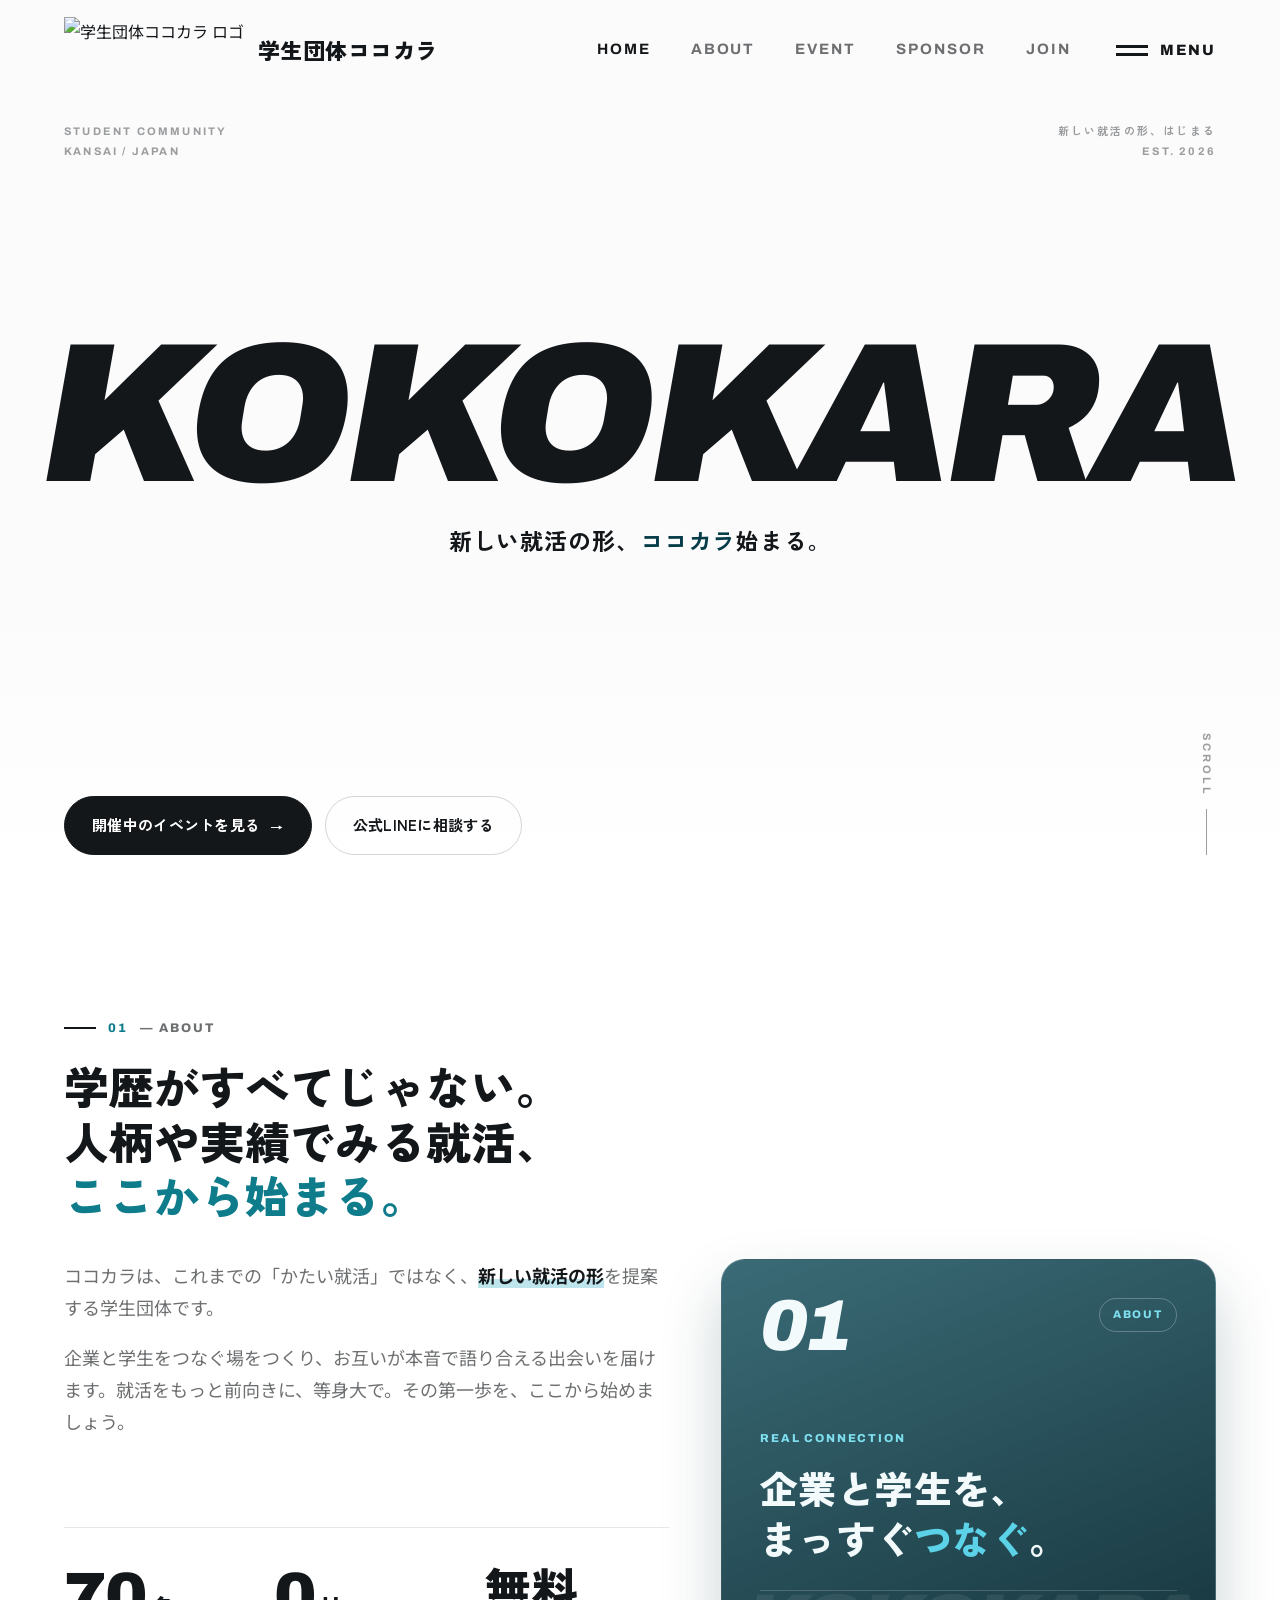
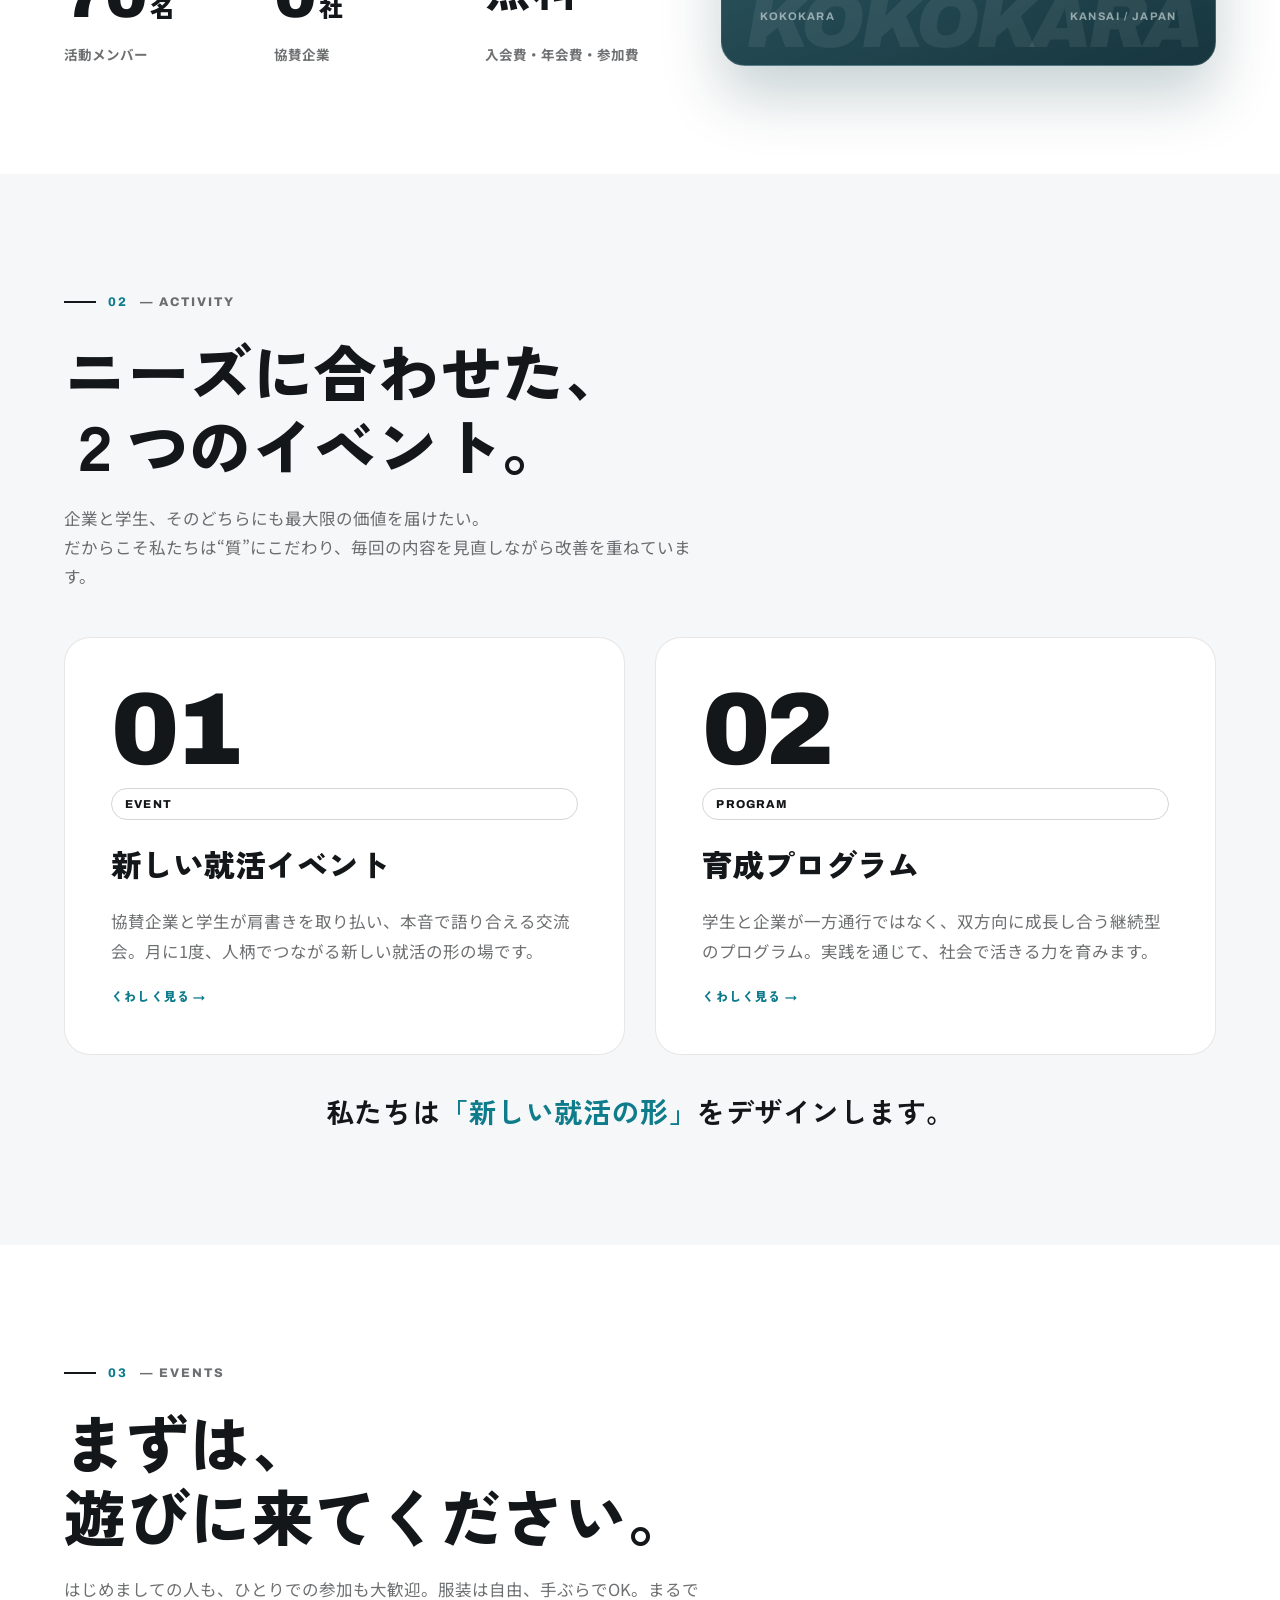
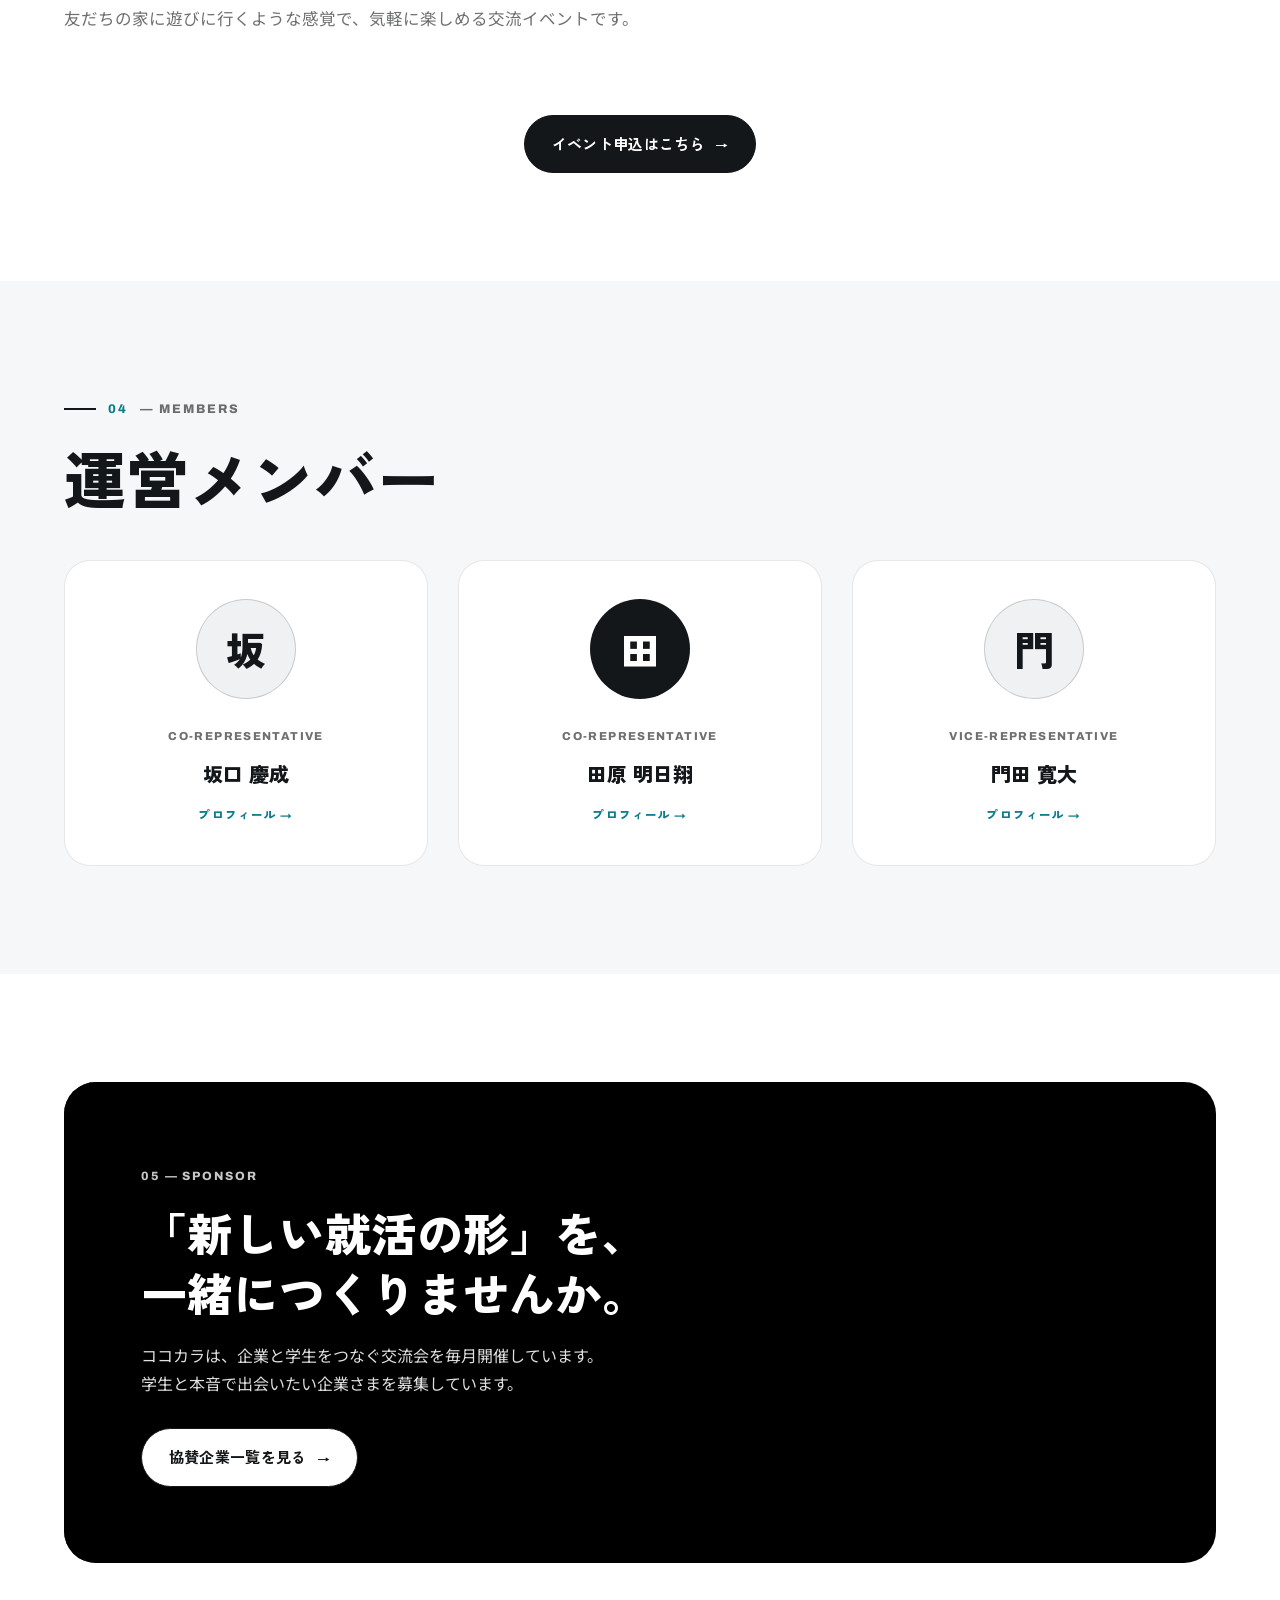
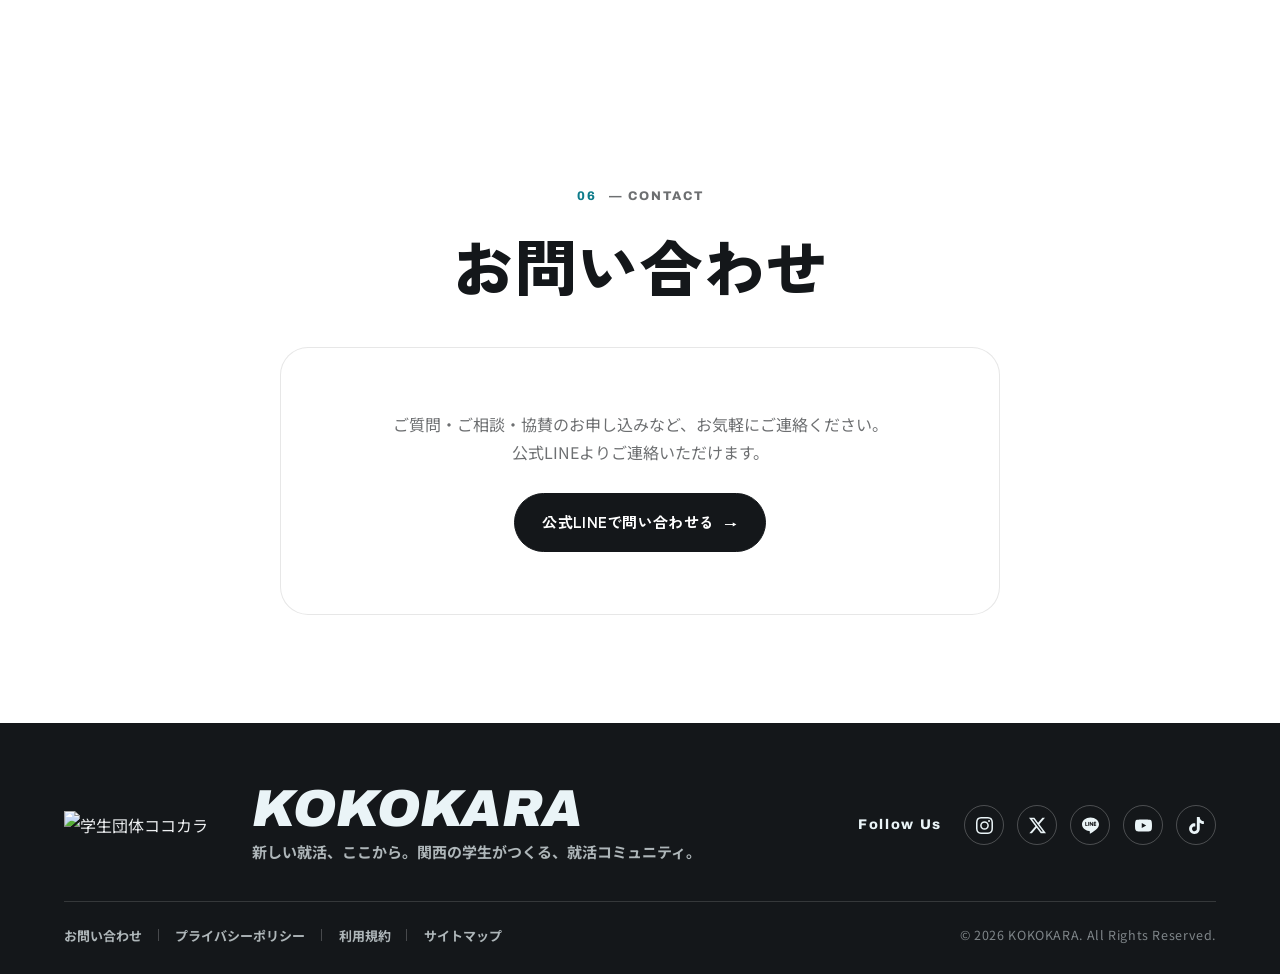
==== index.html @ 5e3012b8 "HP: 本格ミニマル化 / 全ページSEO・AEO・LLMO / 協賛CTA黒背景 / スマホ表示調整" ====
<!DOCTYPE html>
<html lang="ja">
<head>
  <meta charset="UTF-8" />
  <meta name="viewport" content="width=device-width, initial-scale=1.0" />
  <title>学生団体ココカラ｜新しい就活の形、ココカラ始まる。</title>
  <meta name="description" content="学生団体ココカラは、新しい就活の形を提案する学生団体です。企業と学生をつなぐ場をつくり、就活を等身大で応援します。京都・大阪を中心に活動中。" />
  <link rel="icon" href="assets/icon-r.png" type="image/png" />
  <link rel="preconnect" href="https://fonts.googleapis.com" />
  <link rel="preconnect" href="https://fonts.gstatic.com" crossorigin />
  <link href="https://fonts.googleapis.com/css2?family=Archivo:ital,wght@0,600;0,800;0,900;1,900&family=Noto+Sans+JP:wght@400;500;700&family=Zen+Kaku+Gothic+New:wght@500;700;900&display=swap" rel="stylesheet" />
  <meta name="robots" content="index,follow,max-image-preview:large" />
  <meta name="theme-color" content="#14171A" />
  <link rel="canonical" href="https://kokokara-hp.netlify.app/" />
  <meta property="og:type" content="website" />
  <meta property="og:site_name" content="学生団体ココカラ" />
  <meta property="og:locale" content="ja_JP" />
  <meta property="og:url" content="https://kokokara-hp.netlify.app/" />
  <meta property="og:title" content="学生団体ココカラ｜新しい就活の形、ココカラ始まる。" />
  <meta property="og:description" content="学生団体ココカラは、新しい就活の形を提案する学生団体です。企業と学生をつなぐ場をつくり、就活を等身大で応援します。京都・大阪を中心に活動中。" />
  <meta property="og:image" content="https://kokokara-hp.netlify.app/assets/logo-lockup.png" />
  <meta name="twitter:card" content="summary_large_image" />
  <meta name="twitter:title" content="学生団体ココカラ｜新しい就活の形、ココカラ始まる。" />
  <meta name="twitter:description" content="学生団体ココカラは、新しい就活の形を提案する学生団体です。企業と学生をつなぐ場をつくり、就活を等身大で応援します。京都・大阪を中心に活動中。" />
  <meta name="twitter:image" content="https://kokokara-hp.netlify.app/assets/logo-lockup.png" />
  <script type="application/ld+json">
{
  "@context": "https://schema.org",
  "@type": [
    "Organization",
    "NGO"
  ],
  "name": "学生団体ココカラ",
  "alternateName": [
    "ココカラ",
    "KOKOKARA"
  ],
  "url": "https://kokokara-hp.netlify.app/",
  "logo": "https://kokokara-hp.netlify.app/assets/logo-lockup.png",
  "description": "学歴ではなく人柄と実績で出会える、新しい就活の形を提案する学生団体。京都・大阪を中心に企業と学生をつなぐ交流会と育成プログラムを運営。",
  "foundingDate": "2026",
  "areaServed": [
    "京都",
    "大阪",
    "関西"
  ],
  "sameAs": [
    "https://line.me/R/ti/p/@113crihp"
  ],
  "contactPoint": {
    "@type": "ContactPoint",
    "contactType": "customer support",
    "url": "https://line.me/R/ti/p/@113crihp",
    "availableLanguage": [
      "Japanese"
    ]
  }
}
  </script>
  <script type="application/ld+json">
{
  "@context": "https://schema.org",
  "@type": "WebSite",
  "name": "学生団体ココカラ",
  "alternateName": "KOKOKARA",
  "url": "https://kokokara-hp.netlify.app/",
  "inLanguage": "ja",
  "publisher": {
    "@type": "Organization",
    "name": "学生団体ココカラ"
  }
}
  </script>
  <link rel="stylesheet" href="style.css" />
</head>
<body>

  <!-- ヘッダー -->
  <header class="site-header">
    <div class="container header-inner">
      <a class="brand" href="index.html">
        <img src="assets/logo-lockup.png" alt="学生団体ココカラ ロゴ" />
        <span class="brand-name">学生団体ココカラ</span>
      </a>
      <div class="header-right">
        <nav class="nav-inline" aria-label="ナビゲーション">
          <a href="index.html" class="active">HOME</a>
          <a href="about.html">ABOUT</a>
          <a href="events.html">EVENT</a>
          <a href="sponsors.html">SPONSOR</a>
          <a href="join.html">JOIN</a>
        </nav>
        <button class="menu-btn" aria-label="メニュー" aria-expanded="false">
          <span class="bars"><span></span><span></span></span>
          <span class="txt-open">MENU</span><span class="txt-close">CLOSE</span>
        </button>
      </div>
    </div>
  </header>

  <!-- フルスクリーンメニュー -->
  <div class="menu-overlay" id="menu">
    <div class="container">
      <button class="menu-back" type="button">
        <span class="mb-ico" aria-hidden="true">&#8592;</span> 前のページに戻る
      </button>
      <ul class="menu-list">
        <li><a href="index.html"><span class="idx">01</span><span class="en-lbl">HOME</span><span class="jp-lbl">ホーム</span></a></li>
        <li><a href="about.html"><span class="idx">02</span><span class="en-lbl">ABOUT</span><span class="jp-lbl">私たちについて</span></a></li>
        <li><a href="events.html"><span class="idx">03</span><span class="en-lbl">EVENT</span><span class="jp-lbl">イベント申込</span></a></li>
        <li><a href="member.html"><span class="idx">04</span><span class="en-lbl">MEMBER</span><span class="jp-lbl">運営メンバー</span></a></li>
        <li><a href="voice.html"><span class="idx">05</span><span class="en-lbl">VOICE</span><span class="jp-lbl">参加者の声</span></a></li>
        <li><a href="sponsors.html"><span class="idx">06</span><span class="en-lbl">SPONSOR</span><span class="jp-lbl">協賛企業</span></a></li>
        <li><a href="join.html"><span class="idx">07</span><span class="en-lbl">JOIN</span><span class="jp-lbl">メンバー募集</span></a></li>
        <li><a href="faq.html"><span class="idx">08</span><span class="en-lbl">FAQ</span><span class="jp-lbl">よくある質問</span></a></li>
        <li><a href="news.html"><span class="idx">09</span><span class="en-lbl">NEWS</span><span class="jp-lbl">お知らせ</span></a></li>
        <li><a href="https://line.me/R/ti/p/@113crihp"><span class="idx">10</span><span class="en-lbl">CONTACT</span><span class="jp-lbl">公式LINEで問い合わせ</span></a></li>
      </ul>
      <div class="menu-foot">
        <span class="en">STUDENT COMMUNITY KOKOKARA — KANSAI / JAPAN</span>
        <span>お問い合わせは <a href="https://line.me/R/ti/p/@113crihp">公式LINE</a> から</span>
      </div>
    </div>
  </div>

  <main>

    <!-- ヒーロー -->
    <section class="hero">
      <div class="hero-aura" aria-hidden="true"></div>
      <div class="container hero-marks">
        <span class="l">Student Community<br />Kansai / Japan</span>
        <span class="r">新しい就活の形、はじまる<br />Est. 2026</span>
      </div>
      <div class="hero-center">
        <h1 class="hero-wordmark">KOKOKARA</h1>
        <p class="hero-tagline">新しい就活の形、<span class="accent">ココカラ</span>始まる。</p>
      </div>
      <div class="container hero-foot">
        <div class="hero-actions">
          <a class="btn" href="events.html">開催中のイベントを見る <span class="arrow">→</span></a>
          <a class="btn btn-ghost" href="https://line.me/R/ti/p/@113crihp">公式LINEに相談する</a>
        </div>
        <span class="hero-scroll">SCROLL</span>
      </div>
    </section>

    <!-- 01 ステートメント -->
    <section class="section statement" id="about">
      <div class="container">
        <div class="sec-head reveal">
          <span class="sec-tag"><span class="num">01</span> — About</span>
          <h2 class="statement-title">学歴がすべてじゃない。<br />人柄や実績でみる就活、<br /><em>ここから始まる。</em></h2>
        </div>
        <div class="statement-grid">
          <div class="statement-copy reveal d1">
            <p>ココカラは、これまでの「かたい就活」ではなく、<strong>新しい就活の形</strong>を提案する学生団体です。</p>
            <p>企業と学生をつなぐ場をつくり、お互いが本音で語り合える出会いを届けます。就活をもっと前向きに、等身大で。その第一歩を、ここから始めましょう。</p>
            <div class="stats">
              <div><div class="stat-num"><span data-stat="members">70</span><small>名</small></div><div class="stat-label">活動メンバー</div></div>
              <div><div class="stat-num"><span data-stat="sponsors">0</span><small>社</small></div><div class="stat-label">協賛企業</div></div>
              <div><div class="stat-num is-text">無料</div><div class="stat-label">入会費・年会費・参加費</div></div>
            </div>
          </div>
          <div class="statement-visual reveal d2">
            <a class="stmt-card" href="about.html" aria-label="私たちについて（ABOUT）を見る">
              <span class="glow" aria-hidden="true"></span>
              <span class="watermark" aria-hidden="true">KOKOKARA</span>
              <div class="stmt-bg" aria-hidden="true">
                <svg viewBox="0 0 400 280" preserveAspectRatio="xMidYMid slice">
                  <line class="nw-link" style="--d:74;--t:0.00s" x1="38" y1="86" x2="96" y2="40" />
                  <line class="nw-link" style="--d:94;--t:0.22s" x1="96" y1="40" x2="152" y2="116" />
                  <line class="nw-link" style="--d:118;--t:0.44s" x1="38" y1="86" x2="152" y2="116" />
                  <line class="nw-link" style="--d:85;--t:0.66s" x1="152" y1="116" x2="104" y2="186" />
                  <line class="nw-link" style="--d:54;--t:0.88s" x1="104" y1="186" x2="58" y2="214" />
                  <line class="nw-link" style="--d:68;--t:1.10s" x1="152" y1="116" x2="198" y2="66" />
                  <line class="nw-link" style="--d:95;--t:1.32s" x1="198" y1="66" x2="214" y2="160" />
                  <line class="nw-link" style="--d:76;--t:1.54s" x1="152" y1="116" x2="214" y2="160" />
                  <line class="nw-link" style="--d:83;--t:1.76s" x1="198" y1="66" x2="272" y2="104" />
                  <line class="nw-link" style="--d:81;--t:1.98s" x1="214" y1="160" x2="272" y2="104" />
                  <line class="nw-link" style="--d:89;--t:2.20s" x1="272" y1="104" x2="356" y2="74" />
                  <line class="nw-link" style="--d:72;--t:2.42s" x1="272" y1="104" x2="330" y2="146" />
                  <line class="nw-link" style="--d:77;--t:2.64s" x1="330" y1="146" x2="356" y2="74" />
                  <line class="nw-link" style="--d:82;--t:2.86s" x1="214" y1="160" x2="240" y2="238" />
                  <line class="nw-link" style="--d:66;--t:3.08s" x1="240" y1="238" x2="298" y2="206" />
                  <line class="nw-link" style="--d:68;--t:3.30s" x1="298" y1="206" x2="330" y2="146" />
                  <line class="nw-link" style="--d:146;--t:3.52s" x1="104" y1="186" x2="240" y2="238" />
                  <line class="nw-link" style="--d:105;--t:3.74s" x1="96" y1="40" x2="198" y2="66" />
                  <circle class="nw-dot" style="--t:0.00s" cx="38" cy="86" r="3.4" />
                  <circle class="nw-dot" style="--t:0.30s" cx="96" cy="40" r="3.4" />
                  <circle class="nw-dot" style="--t:0.60s" cx="152" cy="116" r="3.4" />
                  <circle class="nw-dot" style="--t:0.90s" cx="104" cy="186" r="3.4" />
                  <circle class="nw-dot" style="--t:1.20s" cx="198" cy="66" r="3.4" />
                  <circle class="nw-dot" style="--t:1.50s" cx="214" cy="160" r="3.4" />
                  <circle class="nw-dot" style="--t:1.80s" cx="272" cy="104" r="3.4" />
                  <circle class="nw-dot" style="--t:2.10s" cx="298" cy="206" r="3.4" />
                  <circle class="nw-dot" style="--t:2.40s" cx="356" cy="74" r="3.4" />
                  <circle class="nw-dot" style="--t:2.70s" cx="58" cy="214" r="3.4" />
                  <circle class="nw-dot" style="--t:3.00s" cx="330" cy="146" r="3.4" />
                  <circle class="nw-dot" style="--t:3.30s" cx="240" cy="238" r="3.4" />
                </svg>
              </div>
              <div class="stmt-top">
                <span class="stmt-index">01</span>
                <span class="stmt-tag">About</span>
              </div>
              <div class="stmt-mid">
                <span class="stmt-eyebrow">Real Connection</span>
                <p class="stmt-big">企業と学生を、<br />まっすぐ<span class="x">つなぐ</span>。</p>
              </div>
              <div class="stmt-bottom">
                <span>KOKOKARA</span>
                <span>Kansai / Japan</span>
              </div>
            </a>
          </div>
        </div>
      </div>
    </section>

    <!-- 02 活動内容 -->
    <section class="section section-alt" id="activities">
      <div class="container">
        <div class="sec-head reveal">
          <span class="sec-tag"><span class="num">02</span> — Activity</span>
          <h2 class="sec-title">ニーズに合わせた、２つのイベント。</h2>
          <p class="sec-lead">企業と学生、そのどちらにも最大限の価値を届けたい。<br />だからこそ私たちは“質”にこだわり、毎回の内容を見直しながら改善を重ねています。</p>
        </div>
        <div class="activities">
          <div class="activity-card reveal d1" data-modal-open="modal-event" role="button" tabindex="0" aria-label="新しい就活イベントの詳細を見る">
            <span class="activity-num">01</span>
            <span class="activity-badge">Event</span>
            <h3>新しい就活イベント</h3>
            <p>協賛企業と学生が肩書きを取り払い、本音で語り合える交流会。月に1度、人柄でつながる新しい就活の形の場です。</p>
            <span class="activity-more">くわしく見る →</span>
          </div>
          <div class="activity-card reveal d2" data-modal-open="modal-program" role="button" tabindex="0" aria-label="育成プログラムの詳細を見る">
            <span class="activity-num">02</span>
            <span class="activity-badge">Program</span>
            <h3>育成プログラム</h3>
            <p>学生と企業が一方通行ではなく、双方向に成長し合う継続型のプログラム。実践を通じて、社会で活きる力を育みます。</p>
            <span class="activity-more">くわしく見る →</span>
          </div>
        </div>
        <p class="activities-note reveal">私たちは<span class="hl">「新しい就活の形」</span>をデザインします。</p>
      </div>
    </section>

    <!-- 活動内容の詳細モーダル -->
    <div class="modal" id="modal-event" role="dialog" aria-modal="true" aria-labelledby="modal-event-title">
      <div class="modal-panel">
        <button class="modal-close" data-modal-close aria-label="閉じる">&times;</button>
        <span class="modal-eyebrow">01 — Event</span>
        <h3 id="modal-event-title">新しい就活イベント</h3>
        <p>協賛企業と学生が肩書きを取り払い、本音で語り合える交流会を月に1度開催しています。堅い説明会ではなく、人柄と人柄でつながることを大切にした、新しい形の就活イベントです。</p>
        <p>学生にとっては、飾らない自分のままで企業の“中の人”と出会える場所。企業にとっては、エントリーシートだけでは見えない学生の魅力に出会える場所です。</p>
        <a class="btn" href="events.html">開催中のイベントを見る <span class="arrow">→</span></a>
      </div>
    </div>
    <div class="modal" id="modal-program" role="dialog" aria-modal="true" aria-labelledby="modal-program-title">
      <div class="modal-panel">
        <button class="modal-close" data-modal-close aria-label="閉じる">&times;</button>
        <span class="modal-eyebrow">02 — Program</span>
        <h3 id="modal-program-title">育成プログラム</h3>
        <p>「育成プログラム」は、学生と企業がともに成長することを目指した継続型のプログラムです。一度きりのイベントで終わらせず、関わる全員が伸び続けられる関係づくりを大切にしています。</p>
        <p>学生は、実践的なワークや企業との協働を通じて、就活のテクニックだけでなく、社会に出てから本当に必要になる力を段階的に育てていきます。</p>
        <p>企業にとっても、次世代の価値観に触れながら、採用や育成の視点をアップデートできる機会になります。</p>
        <a class="btn" href="https://line.me/R/ti/p/@113crihp">公式LINEで相談する <span class="arrow">→</span></a>
      </div>
    </div>

    <div class="modal" id="mc-sakaguchi" role="dialog" aria-modal="true" aria-labelledby="mc-sakaguchi-name">
      <div class="modal-panel meishi">
        <button class="modal-close" data-modal-close aria-label="閉じる">&times;</button>
        <div class="meishi-head">
          <div class="meishi-avatar" data-initial="坂"></div>
          <div class="meishi-id">
            <p class="meishi-name" id="mc-sakaguchi-name">坂口 慶成</p>
            <p class="meishi-roma">準備中</p>
            <span class="meishi-role">Co-Representative ／ 共同代表</span>
          </div>
        </div>
        <dl class="meishi-info">
          <div><dt>担当</dt><dd>全体統括・協賛企業との窓口</dd></div>
          <div><dt>所属</dt><dd>準備中</dd></div>
          <div><dt>ひとこと</dt><dd>就活が不安な人ほど、最初の一歩をここで踏み出してほしい。</dd></div>
        </dl>
        <div class="meishi-foot">
          <div class="meishi-qr" aria-hidden="true">QR<br />準備中</div>
          <a class="btn" href="https://line.me/R/ti/p/@113crihp">団体に問い合わせる <span class="arrow">→</span></a>
        </div>
      </div>
    </div>

    <div class="modal" id="mc-tahara" role="dialog" aria-modal="true" aria-labelledby="mc-tahara-name">
      <div class="modal-panel meishi">
        <button class="modal-close" data-modal-close aria-label="閉じる">&times;</button>
        <div class="meishi-head">
          <div class="meishi-avatar" data-initial="田"></div>
          <div class="meishi-id">
            <p class="meishi-name" id="mc-tahara-name">田原 明日翔</p>
            <p class="meishi-roma">準備中</p>
            <span class="meishi-role">Co-Representative ／ 共同代表</span>
          </div>
        </div>
        <dl class="meishi-info">
          <div><dt>担当</dt><dd>イベント企画・当日運営</dd></div>
          <div><dt>所属</dt><dd>準備中</dd></div>
          <div><dt>ひとこと</dt><dd>肩書きを外して話せる場を、毎回本気でつくっています。</dd></div>
        </dl>
        <div class="meishi-foot">
          <div class="meishi-qr" aria-hidden="true">QR<br />準備中</div>
          <a class="btn" href="https://line.me/R/ti/p/@113crihp">団体に問い合わせる <span class="arrow">→</span></a>
        </div>
      </div>
    </div>

    <div class="modal" id="mc-kadota" role="dialog" aria-modal="true" aria-labelledby="mc-kadota-name">
      <div class="modal-panel meishi">
        <button class="modal-close" data-modal-close aria-label="閉じる">&times;</button>
        <div class="meishi-head">
          <div class="meishi-avatar" data-initial="門"></div>
          <div class="meishi-id">
            <p class="meishi-name" id="mc-kadota-name">門田 寛大</p>
            <p class="meishi-roma">準備中</p>
            <span class="meishi-role">Vice-Representative ／ 副代表</span>
          </div>
        </div>
        <dl class="meishi-info">
          <div><dt>担当</dt><dd>育成プログラムの設計</dd></div>
          <div><dt>所属</dt><dd>準備中</dd></div>
          <div><dt>ひとこと</dt><dd>社会に出てから効く力を、在学中に積み上げられます。</dd></div>
        </dl>
        <div class="meishi-foot">
          <div class="meishi-qr" aria-hidden="true">QR<br />準備中</div>
          <a class="btn" href="https://line.me/R/ti/p/@113crihp">団体に問い合わせる <span class="arrow">→</span></a>
        </div>
      </div>
    </div>


    <!-- 03 イベント -->
    <section class="section" id="events">
      <div class="container">
        <div class="sec-head reveal">
          <span class="sec-tag"><span class="num">03</span> — Events</span>
          <h2 class="sec-title">まずは、遊びに来てください。</h2>
          <p class="sec-lead">はじめましての人も、ひとりでの参加も大歓迎。服装は自由、手ぶらでOK。まるで友だちの家に遊びに行くような感覚で、気軽に楽しめる交流イベントです。</p>
        </div>
        <div class="event-preview" data-event-preview data-limit="2">
          <!-- ここは site.js が events(SSOT)から動的生成します。静的なポスター画像を直書きしないこと（過去イベントが一瞬表示される不具合の原因になる）。 -->
        </div>
        <div class="event-preview-cta reveal">
          <a class="btn" href="events.html">イベント申込はこちら <span class="arrow">→</span></a>
        </div>
      </div>
    </section>

    <!-- 04 運営メンバー -->
    <section class="section section-alt" id="members">
      <div class="container">
        <div class="sec-head reveal">
          <span class="sec-tag"><span class="num">04</span> — Members</span>
          <h2 class="sec-title">運営メンバー</h2>
        </div>
        <div class="members">
          <div class="member-card reveal d1" data-modal-open="mc-sakaguchi" role="button" tabindex="0" aria-label="坂口 慶成のプロフィールを見る">
            <div class="member-avatar">坂</div>
            <span class="member-role">Co-Representative</span>
            <p class="member-name">坂口 慶成</p>
            <span class="member-more">プロフィール →</span>
          </div>
          <div class="member-card reveal d2" data-modal-open="mc-tahara" role="button" tabindex="0" aria-label="田原 明日翔のプロフィールを見る">
            <div class="member-avatar">田</div>
            <span class="member-role">Co-Representative</span>
            <p class="member-name">田原 明日翔</p>
            <span class="member-more">プロフィール →</span>
          </div>
          <div class="member-card reveal d3" data-modal-open="mc-kadota" role="button" tabindex="0" aria-label="門田 寛大のプロフィールを見る">
            <div class="member-avatar">門</div>
            <span class="member-role">Vice-Representative</span>
            <p class="member-name">門田 寛大</p>
            <span class="member-more">プロフィール →</span>
          </div>
        </div>
      </div>
    </section>

    <!-- 05 協賛CTA -->
    <section class="section" id="sponsors-cta">
      <div class="container">
        <div class="cta-band">
          <div class="cta-copy">
            <span class="cta-eyebrow">05 — Sponsor</span>
            <h2>「新しい就活の形」を、<br />一緒につくりませんか。</h2>
            <p>ココカラは、企業と学生をつなぐ交流会を毎月開催しています。<br />学生と本音で出会いたい企業さまを募集しています。</p>
            <a class="btn" href="sponsors.html">協賛企業一覧を見る <span class="arrow">→</span></a>
          </div>
        </div>
      </div>
    </section>

    <!-- 06 お問い合わせ -->
    <section class="section contact" id="contact">
      <div class="container">
        <div class="sec-head reveal">
          <span class="sec-tag"><span class="num">06</span> — Contact</span>
          <h2 class="sec-title">お問い合わせ</h2>
        </div>
        <div class="contact-card reveal d1">
          <p>ご質問・ご相談・協賛のお申し込みなど、お気軽にご連絡ください。<br />公式LINEよりご連絡いただけます。</p>
          <a class="btn" href="https://line.me/R/ti/p/@113crihp">公式LINEで問い合わせる <span class="arrow">→</span></a>
        </div>
      </div>
    </section>

  </main>

  <!-- フッター -->
  <footer class="site-footer">
    <div class="footer-fall" aria-hidden="true"></div>
    <div class="container footer-shell">
      <div class="footer-main">
        <div class="footer-brand">
          <img src="assets/icon-white.png" alt="学生団体ココカラ" />
          <div class="footer-brand-text">
            <span class="footer-kk">KOKOKARA</span>
            <p class="footer-tagline">新しい就活、ここから。関西の学生がつくる、就活コミュニティ。</p>
          </div>
        </div>
        <div class="footer-social">
          <span class="footer-social-label">Follow Us</span>
          <div class="footer-social-icons">
            <a href="#" class="sns-ic" aria-label="Instagram"><svg viewBox="0 0 24 24" aria-hidden="true"><path d="M12 2.163c3.204 0 3.584.012 4.85.07 3.252.148 4.771 1.691 4.919 4.919.058 1.265.069 1.645.069 4.849 0 3.205-.012 3.584-.069 4.849-.149 3.225-1.664 4.771-4.919 4.919-1.266.058-1.644.07-4.85.07-3.204 0-3.584-.012-4.849-.07-3.26-.149-4.771-1.699-4.919-4.92-.058-1.265-.07-1.644-.07-4.849 0-3.204.013-3.583.07-4.849.149-3.227 1.664-4.771 4.919-4.919 1.266-.057 1.645-.069 4.849-.069zM12 0C8.741 0 8.333.014 7.053.072 2.695.272.273 2.69.073 7.052.014 8.333 0 8.741 0 12c0 3.259.014 3.668.072 4.948.2 4.358 2.618 6.78 6.98 6.98C8.333 23.986 8.741 24 12 24c3.259 0 3.668-.014 4.948-.072 4.354-.2 6.782-2.618 6.979-6.98.059-1.28.073-1.689.073-4.948 0-3.259-.014-3.667-.072-4.947-.196-4.354-2.617-6.78-6.979-6.98C15.668.014 15.259 0 12 0zm0 5.838a6.162 6.162 0 100 12.324 6.162 6.162 0 000-12.324zM12 16a4 4 0 110-8 4 4 0 010 8zm6.406-11.845a1.44 1.44 0 100 2.881 1.44 1.44 0 000-2.881z"/></svg></a>
            <a href="#" class="sns-ic" aria-label="X"><svg viewBox="0 0 24 24" aria-hidden="true"><path d="M18.901 1.153h3.68l-8.04 9.19L24 22.846h-7.406l-5.8-7.584-6.638 7.584H.474l8.6-9.83L0 1.154h7.594l5.243 6.932ZM17.61 20.644h2.039L6.486 3.24H4.298Z"/></svg></a>
            <a href="#" class="sns-ic" aria-label="LINE"><svg viewBox="0 0 24 24" aria-hidden="true"><path d="M24 10.304c0-5.369-5.383-9.738-12-9.738-6.616 0-12 4.369-12 9.738 0 4.814 4.269 8.846 10.036 9.608.391.084.922.258 1.057.592.121.303.079.778.038 1.085l-.171 1.027c-.053.303-.242 1.186 1.039.647 1.281-.54 6.911-4.069 9.428-6.967 1.739-1.907 2.572-3.843 2.572-5.99zM7.615 12.803H5.25a.632.632 0 0 1-.631-.631V7.463a.632.632 0 0 1 1.262 0v4.078h1.734a.631.631 0 0 1 0 1.262zm2.466-.631a.632.632 0 0 1-1.263 0V7.463a.632.632 0 0 1 1.263 0zm5.678 0a.63.63 0 0 1-.432.598.65.65 0 0 1-.199.031.62.62 0 0 1-.512-.256l-2.417-3.286v2.913a.631.631 0 1 1-1.262 0V7.463a.63.63 0 0 1 .432-.598.65.65 0 0 1 .195-.031c.202 0 .388.097.507.253l2.422 3.293V7.463a.632.632 0 0 1 1.263 0zm3.815-2.937a.63.63 0 0 1 0 1.262h-1.734v1.114h1.734a.631.631 0 0 1 0 1.262h-2.365a.633.633 0 0 1-.63-.631V7.463a.634.634 0 0 1 .63-.632h2.365a.632.632 0 0 1 0 1.263h-1.734v1.114h1.734z"/></svg></a>
            <a href="#" class="sns-ic" aria-label="YouTube"><svg viewBox="0 0 24 24" aria-hidden="true"><path d="M23.498 6.186a3.016 3.016 0 0 0-2.122-2.136C19.505 3.545 12 3.545 12 3.545s-7.505 0-9.377.505A3.017 3.017 0 0 0 .502 6.186C0 8.07 0 12 0 12s0 3.93.502 5.814a3.016 3.016 0 0 0 2.122 2.136c1.871.505 9.376.505 9.376.505s7.505 0 9.377-.505a3.015 3.015 0 0 0 2.122-2.136C24 15.93 24 12 24 12s0-3.93-.502-5.814zM9.545 15.568V8.432L15.818 12l-6.273 3.568z"/></svg></a>
            <a href="#" class="sns-ic" aria-label="TikTok"><svg viewBox="0 0 24 24" aria-hidden="true"><path d="M12.525.02c1.31-.02 2.61-.01 3.91-.02.08 1.53.63 3.09 1.75 4.17 1.12 1.11 2.7 1.62 4.24 1.79v4.03c-1.44-.05-2.89-.35-4.2-.97-.57-.26-1.1-.59-1.62-.93-.01 2.92.01 5.84-.02 8.75-.08 1.4-.54 2.79-1.35 3.94-1.31 1.92-3.58 3.17-5.91 3.21-1.43.08-2.86-.31-4.08-1.03-2.02-1.19-3.44-3.37-3.65-5.71-.02-.5-.03-1-.01-1.49.18-1.9 1.12-3.72 2.58-4.96 1.66-1.44 3.98-2.13 6.15-1.72.02 1.48-.04 2.96-.04 4.44-.99-.32-2.15-.23-3.02.37-.63.41-1.11 1.04-1.36 1.75-.21.51-.15 1.07-.14 1.61.24 1.64 1.82 3.02 3.5 2.87 1.12-.01 2.19-.66 2.77-1.61.19-.33.4-.67.41-1.06.1-1.79.06-3.57.07-5.36.01-4.03-.01-8.05.02-12.07z"/></svg></a>
          </div>
        </div>
      </div>

      <div class="footer-bottom">
        <nav class="footer-utility" aria-label="ユーティリティ">
          <a href="https://line.me/R/ti/p/@113crihp">お問い合わせ</a>
          <a href="privacy.html">プライバシーポリシー</a>
          <a href="#">利用規約</a>
          <a href="#">サイトマップ</a>
        </nav>
        <div class="footer-copy">&copy; <span data-year>2026</span> KOKOKARA. All Rights Reserved.</div>
      </div>
    </div>
  </footer>

  <script src="site.js"></script>
</body>
</html>
---- style.css ----
/* =========================================================
   学生団体ココカラ 公式サイト v7
   ミニマル基調（モノトーン × ティール1アクセント）
   Base #FFFFFF / Text #14171A / Accent #0E7C8B（控えめ運用）
   ※ v6 の構造・クラス名は維持。配色と装飾トーンのみ刷新。
   ========================================================= */

:root {
  --bg: #FFFFFF;
  --bg-2: #F6F7F8;
  --panel: #FFFFFF;
  --panel-2: #F0F1F2;
  --text: #14171A;
  --text-70: rgba(20, 23, 26, 0.62);
  --text-45: rgba(20, 23, 26, 0.42);
  --line: rgba(20, 23, 26, 0.10);
  --line-2: rgba(20, 23, 26, 0.18);
  --accent: #0E7C8B;
  --amber: #0E7C8B;
  --grad: linear-gradient(0deg, #14171A 0%, #14171A 100%);
  --ink: #14171A;
  --on-accent: #FFFFFF;
  --max: 1320px;
  --pad: clamp(20px, 5vw, 92px);
  --header-h: 100px;
  --ease: cubic-bezier(.22, 1, .36, 1);
  --font-jp: "Zen Kaku Gothic New", "Noto Sans JP", system-ui, sans-serif;
  --font-body: "Noto Sans JP", system-ui, -apple-system, sans-serif;
  --font-en: "Archivo", "Zen Kaku Gothic New", sans-serif;
}

* { margin: 0; padding: 0; box-sizing: border-box; }
html { scroll-behavior: smooth; -webkit-text-size-adjust: 100%; }

body {
  font-family: var(--font-body); background: var(--bg); color: var(--text);
  line-height: 1.78; font-size: 16px; -webkit-font-smoothing: antialiased; overflow-x: hidden;
}
img { max-width: 100%; display: block; }
a { color: inherit; text-decoration: none; }
.container { width: 100%; max-width: var(--max); margin: 0 auto; padding-inline: var(--pad); }
::selection { background: var(--accent); color: #fff; }
.en { font-family: var(--font-en); }

/* 微粒子 */
body::before {
  content: ""; position: fixed; inset: 0; z-index: 1; pointer-events: none;
  background-image: url("data:image/svg+xml,%3Csvg xmlns='http://www.w3.org/2000/svg' width='140' height='140'%3E%3Cfilter id='n'%3E%3CfeTurbulence type='fractalNoise' baseFrequency='0.9' numOctaves='2'/%3E%3C/filter%3E%3Crect width='100%25' height='100%25' filter='url(%23n)' opacity='0.5'/%3E%3C/svg%3E");
  opacity: 0.025; mix-blend-mode: multiply;
}

/* =========================================================
   ヘッダー
   ========================================================= */
.site-header {
  position: fixed; top: 0; left: 0; right: 0; z-index: 50; height: var(--header-h);
  display: flex; align-items: center; border-bottom: 1px solid transparent;
  transition: background .4s var(--ease), border-color .4s var(--ease);
}
.site-header.scrolled {
  background: rgba(255, 255, 255, 0.80);
  backdrop-filter: saturate(160%) blur(14px); -webkit-backdrop-filter: saturate(160%) blur(14px);
  border-bottom-color: var(--line);
}
.header-inner { display: flex; align-items: center; justify-content: space-between; gap: 20px; }
.brand { display: flex; align-items: center; gap: 14px; z-index: 65; }
.brand img { height: clamp(54px, 6vw, 66px); width: auto; border-radius: 0; }
.brand-name { font-family: var(--font-jp); font-weight: 900; font-size: 22px; letter-spacing: .02em; color: var(--text); }

.header-right { display: flex; align-items: center; gap: 28px; z-index: 65; }
.nav-inline { display: flex; align-items: center; gap: 6px; }
.nav-inline a { font-family: var(--font-en); font-weight: 700; font-size: 15px; letter-spacing: .13em; padding: 10px 17px; border-radius: 100px; color: var(--text-70); transition: color .25s var(--ease); }
.nav-inline a:hover, .nav-inline a.active { color: var(--text); }

.menu-btn { display: inline-flex; align-items: center; gap: 12px; cursor: pointer; background: none; border: 0; font-family: var(--font-en); font-weight: 800; font-size: 15px; letter-spacing: .14em; color: var(--text); }
.menu-btn .bars { position: relative; width: 32px; height: 15px; }
.menu-btn .bars span { position: absolute; left: 0; width: 32px; height: 2.5px; background: var(--text); transition: .35s var(--ease); }
.menu-btn .bars span:nth-child(1) { top: 3px; }
.menu-btn .bars span:nth-child(2) { top: 11px; }
.menu-btn .txt-close { display: none; }
body.menu-open .menu-btn .bars span:nth-child(1) { top: 7px; transform: rotate(45deg); }
body.menu-open .menu-btn .bars span:nth-child(2) { top: 7px; transform: rotate(-45deg); }
body.menu-open .menu-btn .txt-open { display: none; }
body.menu-open .menu-btn .txt-close { display: inline; }

/* =========================================================
   フルスクリーン・メニュー
   ========================================================= */
.menu-overlay { position: fixed; inset: 0; z-index: 55; background: var(--bg); transform: translateY(-101%); transition: transform .6s var(--ease); display: flex; flex-direction: column; padding-top: calc(var(--header-h) - 12px); visibility: hidden; overflow-y: auto; -webkit-overflow-scrolling: touch; overscroll-behavior: contain; }
body.menu-open .menu-overlay { transform: none; visibility: visible; }
.menu-overlay .container { flex: 1 1 auto; min-height: 0; display: flex; flex-direction: column; justify-content: flex-start; padding-block: clamp(8px, 1.5vh, 16px) clamp(10px, 1.8vh, 18px); max-width: 1280px; width: 100%; }

.menu-back {
  align-self: flex-start; display: inline-flex; align-items: center; gap: 8px; cursor: pointer;
  background: none; border: 1px solid var(--line-2); border-radius: 100px;
  padding: 9px 18px; margin-bottom: clamp(10px, 2vh, 20px);
  font-family: var(--font-jp); font-weight: 700; font-size: 13px; color: var(--text-70);
  transition: .25s var(--ease);
}
.menu-back:hover { background: var(--text); border-color: var(--text); color: var(--bg); }
.menu-back .mb-ico { font-family: var(--font-en); font-size: 15px; line-height: 1; }

.menu-list { list-style: none; flex: 1 1 auto; min-height: 0; display: grid; grid-template-columns: 1fr 1fr; grid-auto-rows: minmax(0, 1fr); column-gap: clamp(30px, 6vw, 100px); border-top: 1px solid var(--line); }
.menu-list li { overflow: hidden; border-bottom: 1px solid var(--line); }

.menu-list a { display: flex; align-items: center; height: 100%; gap: clamp(14px, 1.6vw, 24px); padding: 0 6px; transform: translateY(110%); transition: transform .55s var(--ease), color .3s var(--ease), background .25s var(--ease); color: var(--text); }
.menu-list a:hover { background: var(--bg-2); }
body.menu-open .menu-list a { transform: none; }
body.menu-open .menu-list li:nth-child(1) a { transition-delay: .06s; }
body.menu-open .menu-list li:nth-child(2) a { transition-delay: .10s; }
body.menu-open .menu-list li:nth-child(3) a { transition-delay: .14s; }
body.menu-open .menu-list li:nth-child(4) a { transition-delay: .18s; }
body.menu-open .menu-list li:nth-child(5) a { transition-delay: .22s; }
body.menu-open .menu-list li:nth-child(6) a { transition-delay: .26s; }
body.menu-open .menu-list li:nth-child(7) a { transition-delay: .30s; }
body.menu-open .menu-list li:nth-child(8) a { transition-delay: .34s; }
body.menu-open .menu-list li:nth-child(9) a { transition-delay: .38s; }
body.menu-open .menu-list li:nth-child(10) a { transition-delay: .42s; }
.menu-list .idx { font-family: var(--font-en); font-weight: 800; font-size: clamp(11px, 1.1vw, 14px); letter-spacing: .1em; color: var(--accent); width: clamp(30px, 3vw, 44px); flex: none; }
.menu-list .en-lbl { font-family: var(--font-en); font-weight: 900; font-style: italic; font-size: clamp(26px, 3.4vw, 48px); line-height: 1; letter-spacing: -.02em; }
.menu-list .jp-lbl { font-family: var(--font-jp); font-weight: 700; font-size: clamp(13px, 1.3vw, 16px); color: var(--text-70); margin-left: auto; }
.menu-list a:hover .en-lbl { color: var(--accent); }
.menu-foot { display: flex; flex-wrap: wrap; justify-content: space-between; gap: 12px; margin-top: clamp(12px, 2vh, 22px); color: var(--text-70); font-size: 12.5px; }
.menu-foot .en { letter-spacing: .06em; }
.menu-foot a { color: var(--text); border-bottom: 1px solid var(--line-2); }

/* =========================================================
   ボタン
   ========================================================= */
.btn {
  display: inline-flex; align-items: center; gap: 10px;
  font-family: var(--font-jp); font-weight: 700; font-size: 15px; letter-spacing: .02em;
  color: #fff; background: var(--ink);
  padding: 15px 27px; border-radius: 100px; border: 1px solid var(--ink);
  transition: transform .3s var(--ease), background .3s var(--ease), color .3s var(--ease), border-color .3s var(--ease);
  box-shadow: none;
}
.btn:hover { background: transparent; color: var(--ink); }
.btn-ghost { background: transparent; color: var(--text); border: 1px solid var(--line-2); box-shadow: none; }
.btn-ghost:hover { background: var(--text); color: var(--bg); border-color: var(--text); box-shadow: none; }
.arrow { font-size: 13px; transform: translateY(1px); }

/* =========================================================
   ヒーロー
   ========================================================= */
.hero { position: relative; min-height: 100svh; display: flex; flex-direction: column; overflow: hidden; }
/* =========================================================
   ヒーロー
   ========================================================= */
.hero { position: relative; min-height: 100svh; display: flex; flex-direction: column; overflow: hidden; }
/* ---- ヒーロー背景：光の帯（GPU合成のCSSアニメーション） ---- */
.hero-aura {
  position: absolute; inset: -12%; z-index: 2; pointer-events: none;
  background: #F6FCFD; overflow: hidden;
  transition: transform .5s var(--ease);
}
.hero-aura span {
  position: absolute; display: block; border-radius: 50%;
  will-change: transform;
}
.hero-aura .a1 {
  width: 78vmax; height: 78vmax; left: -14%; top: -18%;
  background: radial-gradient(circle, rgba(43,184,206,.62) 0%, rgba(43,184,206,.28) 42%, rgba(43,184,206,0) 70%);
  animation: aura1 34s ease-in-out infinite;
}
.hero-aura .a2 {
  width: 66vmax; height: 66vmax; right: -12%; top: -10%;
  background: radial-gradient(circle, rgba(63,203,168,.58) 0%, rgba(63,203,168,.26) 44%, rgba(63,203,168,0) 70%);
  animation: aura2 41s ease-in-out infinite;
}
.hero-aura .a3 {
  width: 72vmax; height: 72vmax; left: 18%; bottom: -30%;
  background: radial-gradient(circle, rgba(79,168,232,.55) 0%, rgba(79,168,232,.24) 44%, rgba(79,168,232,0) 70%);
  animation: aura3 47s ease-in-out infinite;
}
.hero-aura .a4 {
  width: 58vmax; height: 58vmax; right: 6%; bottom: -22%;
  background: radial-gradient(circle, rgba(126,157,232,.48) 0%, rgba(126,157,232,.20) 44%, rgba(126,157,232,0) 70%);
  animation: aura4 53s ease-in-out infinite;
}
.hero-aura .a5 {
  width: 52vmax; height: 52vmax; left: 34%; top: 6%;
  background: radial-gradient(circle, rgba(150,232,222,.52) 0%, rgba(150,232,222,.22) 44%, rgba(150,232,222,0) 70%);
  animation: aura5 28s ease-in-out infinite;
}
@keyframes aura1 { 0%,100% { transform: translate3d(0,0,0) scale(1); } 50% { transform: translate3d(14vw,8vh,0) scale(1.18); } }
@keyframes aura2 { 0%,100% { transform: translate3d(0,0,0) scale(1.06); } 50% { transform: translate3d(-12vw,12vh,0) scale(.9); } }
@keyframes aura3 { 0%,100% { transform: translate3d(0,0,0) scale(1); } 50% { transform: translate3d(10vw,-14vh,0) scale(1.22); } }
@keyframes aura4 { 0%,100% { transform: translate3d(0,0,0) scale(1.1); } 50% { transform: translate3d(-16vw,-8vh,0) scale(.94); } }
@keyframes aura5 { 0%,100% { transform: translate3d(0,0,0) scale(.96); } 50% { transform: translate3d(8vw,16vh,0) scale(1.2); } }
@media (prefers-reduced-motion: reduce) { .hero-aura span { animation: none; } }

/* ---- さざ波：角度と周期の違う2層をずらして干渉させる ---- */
.hero-aura i {
  position: absolute; inset: -30%; display: block; pointer-events: none;
  will-change: transform;
}
.hero-aura .r1 {
  background: repeating-linear-gradient(102deg,
    rgba(255,255,255,0) 0px, rgba(255,255,255,.30) 24px,
    rgba(255,255,255,0) 52px, rgba(255,255,255,0) 96px);
  animation: rip1 19s linear infinite;
}
.hero-aura .r2 {
  background: repeating-linear-gradient(78deg,
    rgba(255,255,255,0) 0px, rgba(180,240,236,.24) 32px,
    rgba(255,255,255,0) 74px, rgba(255,255,255,0) 130px);
  animation: rip2 27s linear infinite;
}
@keyframes rip1 { from { transform: translate3d(0,0,0); } to { transform: translate3d(93.9px,20.0px,0); } }
@keyframes rip2 { from { transform: translate3d(0,0,0); } to { transform: translate3d(-127.2px,27.0px,0); } }
@media (prefers-reduced-motion: reduce) { .hero-aura i { animation: none; opacity: .5; } }


.hero-marks { position: relative; z-index: 4; display: flex; justify-content: space-between; padding-top: calc(var(--header-h) + 22px); font-family: var(--font-en); font-weight: 700; font-size: 11px; letter-spacing: .2em; color: var(--text-45); text-transform: uppercase; line-height: 1.8; }
.hero-marks .r { text-align: right; }

.hero-center { position: relative; z-index: 3; flex: 1; display: flex; flex-direction: column; align-items: center; justify-content: center; text-align: center; }
.hero-wordmark { font-family: var(--font-en); font-weight: 900; font-style: italic; letter-spacing: -.035em; font-size: clamp(60px, 15.5vw, 260px); line-height: .82; color: var(--text); white-space: nowrap; position: relative; z-index: 1; }
.hero-tagline { position: relative; z-index: 3; margin-top: clamp(16px, 2.6vh, 30px); font-family: var(--font-jp); font-weight: 700; font-size: clamp(15px, 2.1vw, 23px); letter-spacing: .04em; }
.hero-tagline .accent { color: #053C48; }

/* 背面の色水が濃いときは文字を白へ自動反転（JSが on-dark を付与） */
.hero-wordmark, .hero-tagline { transition: color .5s var(--ease); }
.hero-wordmark.on-dark { color: #FFFFFF; }
.hero-tagline.on-dark { color: #FFFFFF; }
.hero-tagline.on-dark .accent { color: #8CEBFB; }

.hero-foot { position: relative; z-index: 4; display: flex; align-items: flex-end; justify-content: space-between; gap: 20px; padding-bottom: clamp(28px, 5vh, 56px); }
.hero-actions { display: flex; flex-wrap: wrap; gap: 13px; }
.hero-scroll { writing-mode: vertical-rl; font-family: var(--font-en); font-weight: 700; font-size: 11px; letter-spacing: .28em; color: var(--text-45); text-transform: uppercase; display: flex; align-items: center; gap: 12px; }
.hero-scroll::after { content: ""; width: 1px; height: 46px; background: var(--text-45); animation: scrollpulse 1.9s var(--ease) infinite; }
@keyframes scrollpulse { 0%,100% { transform: scaleY(.4); opacity:.4; transform-origin: top; } 50% { transform: scaleY(1); opacity:1; transform-origin: top; } }

.hero::after { content: ""; position: absolute; left: 0; right: 0; bottom: 0; height: 34%; z-index: 2; pointer-events: none; background: linear-gradient(to top, var(--bg) 12%, rgba(255,255,255,0) 100%); }

/* ---- ヒーロー背景：ミニマル（装飾の四角は廃止し、静かな無地に） ---- */
.hero-aura {
  position: absolute; inset: 0; z-index: 2; pointer-events: none;
  overflow: hidden; background: #FBFBFC;
  transition: none;
}
/* 旧・降る四角／オーラ／さざ波は非表示（ミニマル化） */
.fall-chip, .hero-aura span, .hero-aura i { display: none !important; }
.fall-chip {
  position: absolute; top: 0;
  will-change: transform, opacity;
  animation-name: chipFall; animation-timing-function: linear; animation-iteration-count: infinite;
}
.fall-move {
  display: block; width: 100%; height: 100%;
  transform: translate3d(var(--px,0), var(--py,0), 0) rotate(var(--pr,0deg));
  transition: transform .18s ease-out;
  will-change: transform;
}
.fall-chip > .fall-move > i {
  display: block; width: 100%; height: 100%;
  will-change: transform;
  animation-name: chipSway; animation-timing-function: ease-in-out; animation-iteration-count: infinite;
}
@keyframes chipFall {
  0%   { transform: translateY(122vh); opacity: 0; }
  7%   { opacity: var(--op); }
  90%  { opacity: var(--op); }
  100% { transform: translateY(-22vh); opacity: 0; }
}
@keyframes chipSway {
  0%, 100% { transform: translateX(calc(var(--amp) * -1)) rotate(calc(var(--rot) * -1)); }
  50%      { transform: translateX(var(--amp)) rotate(var(--rot)); }
}
@media (prefers-reduced-motion: reduce) {
  .fall-chip, .fall-chip > .fall-move > i { animation: none !important; }
}

/* ---- フッター背景：薄い四角が下から上へ（ミニマル化のため非表示） ---- */
.footer-fall { display: none !important; position: absolute; left: 0; right: 0; top: 0; height: 54%; z-index: 0; overflow: hidden; pointer-events: none; -webkit-mask-image: linear-gradient(180deg, #000 42%, transparent 96%); mask-image: linear-gradient(180deg, #000 42%, transparent 96%); }
.footer-fall .foot-chip {
  position: absolute; top: 0;
  will-change: transform, opacity;
  animation-name: footRise; animation-timing-function: linear; animation-iteration-count: infinite;
}
@keyframes footRise {
  0%   { transform: translateY(420px); opacity: 0; }
  12%  { opacity: var(--op); }
  85%  { opacity: var(--op); }
  100% { transform: translateY(-80px); opacity: 0; }
}
.footer-fall .foot-move {
  display: block; width: 100%; height: 100%;
  transform: translate3d(var(--px,0), var(--py,0), 0) rotate(var(--pr,0deg));
  transition: transform .18s ease-out; will-change: transform;
}
.footer-fall .foot-chip > .foot-move > i {
  display: block; width: 100%; height: 100%;
  will-change: transform;
  animation-name: chipSway; animation-timing-function: ease-in-out; animation-iteration-count: infinite;
}
.site-footer .container { position: relative; z-index: 1; }
.footer-word { position: relative; z-index: 1; }
@media (prefers-reduced-motion: reduce) {
  .footer-fall .foot-chip, .footer-fall .foot-chip > .foot-move > i { animation: none !important; }
}


/* =========================================================
   マーキー（明色バンドで抜き差し）
   ========================================================= */
.marquee { background: var(--text); color: var(--bg); overflow: hidden; white-space: nowrap; padding: 16px 0; position: relative; z-index: 5; }
.marquee-track { display: inline-flex; gap: 46px; animation: marquee 36s linear infinite; will-change: transform; }
.marquee-track span { font-family: var(--font-en); font-weight: 800; font-size: 15px; letter-spacing: .06em; display: inline-flex; align-items: center; gap: 46px; text-transform: uppercase; }
.marquee-track span::after { content: "✳"; color: var(--amber); font-size: 13px; }
@keyframes marquee { to { transform: translateX(-50%); } }

/* =========================================================
   セクション共通
   ========================================================= */
.section { padding: clamp(76px, 12vh, 158px) 0; position: relative; z-index: 5; }
.section-alt { background: var(--bg-2); }
.sec-head { max-width: 820px; margin-bottom: clamp(34px, 5vh, 60px); }
.sec-tag { display: inline-flex; align-items: center; gap: 12px; font-family: var(--font-en); font-weight: 800; font-size: 12.5px; letter-spacing: .16em; text-transform: uppercase; color: var(--text-70); margin-bottom: 20px; }
.sec-tag .num { color: var(--accent); }
.sec-tag::before { content: ""; width: 32px; height: 2px; background: var(--text); }
.sec-title { font-family: var(--font-jp); font-weight: 900; letter-spacing: .01em; font-size: clamp(28px, 5vw, 62px); line-height: 1.2; }
.sec-lead { margin-top: 22px; color: var(--text-70); font-size: clamp(14px, 1.4vw, 16.5px); max-width: 640px; }

/* ---------- ステートメント（01） ---------- */
.statement .sec-head { margin-bottom: clamp(28px, 4vh, 48px); }
.statement .statement-title { font-family: var(--font-jp); font-weight: 900; font-size: clamp(24px, 3.5vw, 50px); line-height: 1.22; letter-spacing: .005em; }
.statement .statement-title em { font-style: normal; color: var(--accent); }
.statement-grid { display: grid; grid-template-columns: 1.1fr .9fr; gap: clamp(28px, 4vw, 64px); align-items: stretch; }
.statement-copy { display: flex; flex-direction: column; }
.statement-copy p { font-size: clamp(15px, 1.5vw, 18px); color: var(--text-70); margin-bottom: 18px; }
.statement-copy strong { color: var(--text); font-weight: 700; box-shadow: inset 0 -.5em 0 rgba(18,160,184,.28); }
.statement-visual { position: relative; }

/* ---- ダークなグラフィックカード ---- */
.stmt-card {
  position: relative; height: 100%; min-height: 340px; border-radius: 24px; overflow: hidden; isolation: isolate;
  background:
    linear-gradient(158deg, rgba(9,70,84,.80) 0%, rgba(5,38,47,.93) 100%),
    url('assets/match/sight.jpg') center 42% / cover no-repeat;
  border: 1px solid rgba(255,255,255,.14); box-shadow: 0 30px 60px rgba(6,50,60,.22);
  display: flex; flex-direction: column; justify-content: space-between;
  padding: clamp(24px, 3vw, 40px); color: #F2FAFC;
}
a.stmt-card { cursor: pointer; text-decoration: none; color: #F2FAFC; }
a.stmt-card:hover { transform: translateY(-4px); }
a.stmt-card { transition: transform .4s var(--ease); }
.stmt-card .glow { display: none; }
@keyframes glowfloat { 0%,100% { transform: translate(0,0) scale(1); } 50% { transform: translate(-7%,5%) scale(1.1); } }
.stmt-card .watermark { position: absolute; z-index: -1; left: 5%; right: 5%; bottom: 3%; white-space: nowrap; font-family: var(--font-en); font-weight: 900; font-style: italic; letter-spacing: -.04em; font-size: clamp(34px, 7.5vw, 76px); line-height: .8; color: rgba(255,255,255,.07); }
.stmt-top { display: flex; align-items: flex-start; justify-content: space-between; }
.stmt-index { font-family: var(--font-en); font-weight: 900; font-style: italic; font-size: clamp(40px, 6vw, 72px); line-height: .8; letter-spacing: -.03em; }
.stmt-tag { font-family: var(--font-en); font-weight: 800; font-size: 11px; letter-spacing: .16em; color: #7FE0F0; text-transform: uppercase; border: 1px solid rgba(255,255,255,.26); padding: 6px 13px; border-radius: 100px; }
.stmt-mid { margin-top: clamp(40px, 8vh, 90px); }
.stmt-eyebrow { display: block; font-family: var(--font-en); font-weight: 800; font-size: 11.5px; letter-spacing: .16em; color: #7FE0F0; text-transform: uppercase; margin-bottom: 14px; }
.stmt-big { font-family: var(--font-jp); font-weight: 900; font-size: clamp(24px, 3.2vw, 38px); line-height: 1.32; letter-spacing: .01em; }
.stmt-big .x { color: #5BD2E8; }
.stmt-bottom { display: flex; justify-content: space-between; gap: 12px; margin-top: clamp(20px, 3vh, 32px); padding-top: 16px; border-top: 1px solid rgba(255,255,255,.18); font-family: var(--font-en); font-weight: 700; font-size: 11px; letter-spacing: .14em; color: rgba(242,250,252,.55); text-transform: uppercase; }

/* ---- スタッツ（左カラム内） ---- */
.stats { display: grid; grid-template-columns: repeat(3, 1fr); gap: clamp(16px, 2vw, 32px); margin-top: auto; padding-top: clamp(28px, 4vh, 44px); border-top: 1px solid var(--line); align-items: stretch; }
.stats > div { display: flex; flex-direction: column; }
.stat-num { font-family: var(--font-en); font-weight: 900; font-size: clamp(38px, 5vw, 66px); line-height: 1; letter-spacing: -.03em; }
.stat-num small { font-size: .38em; font-weight: 800; margin-left: 4px; }
.stat-num.is-text { font-family: var(--font-jp); font-weight: 900; letter-spacing: 0; font-size: clamp(30px, 3.6vw, 50px); }
.stat-label { margin-top: auto; padding-top: 14px; color: var(--text-70); font-size: 13.5px; font-weight: 700; }

/* ---------- ACTIVITY（02） ---------- */
.activities { display: grid; grid-template-columns: repeat(2, 1fr); gap: clamp(18px, 2.4vw, 32px); }
.activity-card { background: var(--panel); border: 1px solid var(--line); border-radius: 26px; padding: clamp(28px, 3.6vw, 48px); position: relative; overflow: hidden; transition: transform .4s var(--ease), box-shadow .4s var(--ease), border-color .4s var(--ease); }
.activity-card:hover { transform: translateY(-4px); box-shadow: 0 10px 30px rgba(20,23,26,.07); border-color: var(--line-2); }
.activity-num { font-family: var(--font-en); font-weight: 900; font-size: clamp(56px, 8vw, 104px); line-height: .9; letter-spacing: -.04em; background: var(--grad); -webkit-background-clip: text; background-clip: text; color: transparent; display: block; margin-bottom: 12px; }
.activity-badge { display: inline-block; font-family: var(--font-en); font-weight: 800; font-size: 11.5px; letter-spacing: .1em; color: var(--text); border: 1px solid var(--line-2); border-radius: 100px; padding: 5px 13px; margin-bottom: 16px; text-transform: uppercase; }
.activity-card h3 { font-family: var(--font-jp); font-weight: 900; font-size: clamp(22px, 2.7vw, 31px); margin-bottom: 14px; }
.activity-card p { color: var(--text-70); font-size: clamp(14.5px, 1.5vw, 16.5px); line-height: 1.85; }
.activities-note { margin-top: 32px; font-family: var(--font-jp); font-weight: 700; font-size: clamp(18px, 2.6vw, 28px); text-align: center; letter-spacing: .02em; }
.activities-note .hl { color: var(--accent); }

/* ---------- EVENTS（03） ---------- */
.event-preview { display: grid; grid-template-columns: repeat(2, 1fr); gap: clamp(16px, 2.2vw, 28px); }
.event-preview a { position: relative; border-radius: 22px; overflow: hidden; display: block; background: var(--panel); border: 1px solid var(--line); }
.event-preview img { aspect-ratio: 4/3; object-fit: cover; width: 100%; transition: transform .6s var(--ease), opacity .4s; }
.event-preview a:hover img { transform: scale(1.05); opacity: .82; }
.event-preview a.is-square img { aspect-ratio: 1 / 1; }
.event-preview a::after { content: "VIEW →"; position: absolute; left: 18px; bottom: 16px; z-index: 2; font-family: var(--font-en); font-weight: 800; font-size: 12px; letter-spacing: .12em; color: #fff; opacity: 0; transform: translateY(8px); transition: .35s var(--ease); }
.event-preview a:hover::after { opacity: 1; transform: translateY(0); }
.event-preview-cta { margin-top: 36px; text-align: center; }

/* ---------- MEMBERS（04） ---------- */
.members { display: grid; grid-template-columns: repeat(3, 1fr); gap: clamp(16px, 2.4vw, 30px); }
.member-card { border: 1px solid var(--line); border-radius: 26px; padding: clamp(28px, 3vw, 44px); text-align: center; transition: transform .4s var(--ease), border-color .4s var(--ease); background: var(--panel); }
.member-card:hover { transform: translateY(-6px); border-color: var(--line-2); }
.member-avatar { width: 100px; height: 100px; border-radius: 50%; margin: 0 auto 20px; display: grid; place-items: center; font-family: var(--font-jp); font-weight: 900; font-size: 40px; color: var(--text); background: var(--panel-2); border: 1px solid var(--line-2); }
.member-card:nth-child(2) .member-avatar { background: var(--grad); color: #fff; border: 0; }
.member-role { font-family: var(--font-en); font-weight: 800; font-size: 11.5px; letter-spacing: .12em; color: var(--text-70); text-transform: uppercase; }
.member-name { font-family: var(--font-jp); font-weight: 900; font-size: 20px; margin-top: 8px; }

/* ---------- 協賛CTA（05）── 鮮やかオレンジのバンド ---------- */
.cta-band { background: #000; color: var(--on-accent); border-radius: 32px; padding: clamp(40px, 6vw, 84px); position: relative; overflow: hidden; min-height: clamp(300px, 40vw, 440px); }
.cta-bg { position: absolute; inset: 0; width: 100%; height: 100%; object-fit: cover; z-index: 0; pointer-events: none; }
.cta-band::before { content: ""; position: absolute; inset: 0; z-index: 1; pointer-events: none;
  background: linear-gradient(90deg, rgba(0,0,0,.78) 0%, rgba(0,0,0,.55) 34%, rgba(0,0,0,.22) 62%, rgba(0,0,0,0) 84%); }
.cta-eyebrow { position: relative; font-family: var(--font-en); font-weight: 800; font-size: 12px; letter-spacing: .16em; color: rgba(255,255,255,.78); text-transform: uppercase; }
.cta-band h2 { position: relative; font-family: var(--font-jp); font-weight: 900; font-size: clamp(26px, 3.8vw, 46px); line-height: 1.3; margin: 16px 0 18px; }
.cta-band p { position: relative; color: rgba(255,255,255,.88); max-width: 640px; margin-bottom: 30px; }
.cta-band .btn { background: var(--bg); color: var(--text); box-shadow: none; }
.cta-band .btn:hover { transform: translateY(-2px); box-shadow: 0 14px 30px rgba(6,50,60,.28); }

/* ---------- CONTACT（06） ---------- */
.contact { text-align: center; }
.contact .sec-head { margin-inline: auto; text-align: center; }
.contact .sec-tag { justify-content: center; }
.contact .sec-tag::before { display: none; }
.contact-card { max-width: 720px; margin: 0 auto; border: 1px solid var(--line); border-radius: 28px; padding: clamp(34px, 5vw, 62px); background: var(--panel); }
.contact-card p { color: var(--text-70); margin-bottom: 26px; }

/* =========================================================
   下層ページ
   ========================================================= */
.page-hero { padding: calc(var(--header-h) + clamp(50px, 9vh, 100px)) 0 clamp(30px, 5vh, 54px); position: relative; z-index: 5; }
.page-hero .eyebrow { font-family: var(--font-en); font-weight: 800; font-size: 12px; letter-spacing: .18em; color: var(--accent); text-transform: uppercase; }
.page-hero h1 { font-family: var(--font-jp); font-weight: 900; font-size: clamp(34px, 7vw, 88px); line-height: 1.02; letter-spacing: -.01em; margin: 14px 0 14px; }
.page-hero .en-big { font-family: var(--font-en); font-weight: 900; font-style: italic; letter-spacing: -.02em; color: var(--line-2); font-size: clamp(48px, 12vw, 168px); line-height: .8; display: block; margin-top: 6px; }
.page-hero p { color: var(--text-70); max-width: 560px; }

.event-tabs { display: inline-flex; gap: 6px; padding: 5px; background: var(--bg-2); border-radius: 100px; border: 1px solid var(--line); margin-bottom: 42px; }
.event-tabs a { font-family: var(--font-en); font-weight: 800; font-size: 13px; letter-spacing: .06em; padding: 9px 22px; border-radius: 100px; color: var(--text-70); transition: .25s var(--ease); }
.event-tabs a.active { background: var(--text); color: var(--bg); }
.event-tabs a:not(.active):hover { color: var(--text); }

.events-section { padding-top: 0; }
.events-grid { display: grid; grid-template-columns: repeat(auto-fit, minmax(300px, 1fr)); gap: clamp(20px, 3vw, 36px); }
.event-card { border: 1px solid var(--line); border-radius: 26px; padding: clamp(22px, 3vw, 34px); background: var(--panel); transition: transform .4s var(--ease), box-shadow .4s var(--ease), border-color .4s; display: flex; flex-direction: column; }
.event-card:hover { transform: translateY(-4px); box-shadow: 0 10px 30px rgba(20,23,26,.07); border-color: var(--line-2); }
.event-status { align-self: flex-start; font-family: var(--font-jp); font-weight: 900; font-size: 13px; color: #fff; background: var(--grad); padding: 7px 15px; border-radius: 100px; margin-bottom: 18px; }
.event-status--done { background: #64748b; }
.event-title { font-family: var(--font-jp); font-weight: 900; font-size: clamp(21px, 2.6vw, 28px); margin-bottom: 18px; }
.event-poster { border-radius: 16px; margin-bottom: 22px; width: 100%; object-fit: cover; border: 1px solid var(--line); }
.event-apply { margin-top: auto; align-self: flex-start; }

.notice-box { border: 1px dashed var(--line-2); border-radius: 26px; padding: clamp(40px, 6vw, 74px); text-align: center; background: var(--panel); }
.notice-badge { display: inline-block; font-family: var(--font-en); font-weight: 800; font-size: 11.5px; letter-spacing: .1em; text-transform: uppercase; color: var(--text); border: 1px solid var(--line-2); border-radius: 100px; padding: 5px 14px; margin-bottom: 18px; }
.notice-box h2 { font-family: var(--font-jp); font-weight: 900; font-size: clamp(20px, 2.6vw, 30px); margin-bottom: 12px; }
.notice-box p { color: var(--text-70); }

.recruit h2 { font-family: var(--font-jp); font-weight: 900; font-size: clamp(24px, 3.4vw, 42px); margin-bottom: 18px; }
.recruit p { color: var(--text-70); max-width: 680px; margin-bottom: 16px; font-size: clamp(15px, 1.5vw, 17px); }
.recruit .btn { margin-top: 12px; }

/* =========================================================
   フッター
   ========================================================= */
.site-footer { background: #14171A; color: #EDEFF1; padding: clamp(46px, 7vh, 78px) 0 0; position: relative; z-index: 5; overflow: hidden; border-top: 0; }
.footer-word { font-family: var(--font-en); font-weight: 900; font-style: italic; letter-spacing: .015em; font-size: clamp(60px, 18vw, 270px); line-height: .8; color: rgba(255,255,255,.06); pointer-events: none; margin-bottom: -.1em; white-space: nowrap; padding-right: .12em; }
/* 上段: ブランド（左） + Follow Us/SNS（右） */
.footer-main { display: flex; justify-content: space-between; align-items: center; gap: clamp(26px, 4vw, 56px); flex-wrap: wrap; padding-bottom: clamp(26px, 4vh, 40px); }
.footer-brand { display: flex; align-items: center; gap: clamp(14px, 1.8vw, 22px); }
.footer-brand img { width: clamp(120px, 13vw, 176px); height: auto; object-fit: contain; }
.footer-brand-text { display: flex; flex-direction: column; }
.footer-kk { font-family: var(--font-en); font-weight: 900; font-style: italic; letter-spacing: .01em; font-size: clamp(30px, 4.4vw, 52px); line-height: .9; color: #EAF4F7; }
.footer-tagline { color: rgba(234,244,247,.72); margin-top: 8px; font-size: clamp(13px, 1.3vw, 15px); font-weight: 700; line-height: 1.65; max-width: 30em; }

/* Follow Us + SNSアイコン */
.footer-social { display: flex; align-items: center; gap: clamp(14px, 1.8vw, 22px); flex-wrap: wrap; }
.footer-social-label { font-family: var(--font-en); font-weight: 800; font-size: 14px; letter-spacing: .12em; color: #EAF4F7; }
.footer-social-icons { display: flex; align-items: center; gap: clamp(9px, 1.2vw, 13px); }
.sns-ic { display: inline-flex; align-items: center; justify-content: center; width: 40px; height: 40px; border-radius: 50%; border: 1px solid rgba(255,255,255,.24); color: #EAF4F7; transition: .25s var(--ease); }
.sns-ic svg { width: 17px; height: 17px; fill: currentColor; display: block; }
.sns-ic:hover { background: #EAF4F7; color: #06232B; border-color: #EAF4F7; transform: translateY(-2px); }

/* 下段: 法務/問い合わせリンク + 著作権 */
.footer-bottom { display: flex; flex-wrap: wrap; justify-content: space-between; align-items: center; gap: 12px 20px; padding: clamp(16px, 2.4vh, 22px) 0 clamp(20px, 3vh, 30px); border-top: 1px solid rgba(255,255,255,.14); }
.footer-utility { display: flex; flex-wrap: wrap; align-items: center; }
.footer-utility a { color: rgba(234,244,247,.72); font-size: 13px; font-weight: 700; padding: 0 clamp(11px, 1.3vw, 18px); position: relative; transition: color .25s var(--ease); }
.footer-utility a:first-child { padding-left: 0; }
.footer-utility a:not(:last-child)::after { content: ""; position: absolute; right: 0; top: 50%; transform: translateY(-50%); width: 1px; height: 12px; background: rgba(255,255,255,.22); }
.footer-utility a:hover { color: #fff; }
.footer-copy { color: rgba(234,244,247,.5); font-size: 12.5px; letter-spacing: .05em; }

/* =========================================================
   リビール
   ========================================================= */
.reveal { opacity: 0; transform: translateY(28px); transition: opacity .9s var(--ease), transform .9s var(--ease); }
.reveal.in { opacity: 1; transform: none; }
.reveal.d1 { transition-delay: .08s; } .reveal.d2 { transition-delay: .16s; } .reveal.d3 { transition-delay: .24s; }

/* =========================================================
   レスポンシブ
   ========================================================= */
@media (max-width: 900px) {
  :root { --header-h: 80px; }
  .brand img { height: 48px; width: auto; border-radius: 0; }
  .brand-name { font-size: 19px; }
  .menu-btn { font-size: 14px; }
  .nav-inline { display: none; }
  .menu-list { grid-template-columns: 1fr; }
  .menu-list .jp-lbl { font-size: 12px; }
  .statement-grid { grid-template-columns: 1fr; }
  .statement-visual { order: -1; }
  .stmt-card { min-height: 300px; }
  .stats { margin-top: 30px; }
  .activities { grid-template-columns: 1fr; }
  .members { grid-template-columns: 1fr; }
  .event-preview { grid-template-columns: 1fr; }
  .hero-marks { display: none; }
  .hero-foot { flex-direction: column; align-items: stretch; gap: 18px; }
  .hero-scroll { display: none; }
  .footer-main { flex-direction: column; align-items: flex-start; gap: 22px; }
  .footer-bottom { flex-direction: column; align-items: flex-start; gap: 12px; }
}
@media (max-width: 520px) {
  .stats { grid-template-columns: 1fr; gap: 22px; text-align: left; }
  .hero-actions { flex-direction: column; }
  .hero-actions .btn { justify-content: center; }
  /* KOKOKARA(8文字・nowrap)が画面幅を超えないように抑える */
  .hero-wordmark { font-size: 16vw; }
}
@media (prefers-reduced-motion: reduce) {
  * { animation-duration: .001ms !important; animation-iteration-count: 1 !important; transition-duration: .001ms !important; scroll-behavior: auto; }
  .reveal { opacity: 1; transform: none; }
  .menu-list a { transform: none; }
}

/* =========================================================
   追加: 日本語見出しの改行制御（文節で折り返し・行長を均等化）
   ========================================================= */
.sec-title, .statement-title, .cta-band h2, .hero-tagline,
.notice-box h2, .recruit h2, .page-hero h1, .modal-panel h3 {
  word-break: keep-all;
  overflow-wrap: break-word;
  text-wrap: balance;
}

/* =========================================================
   追加: 活動カード → クリックで詳細（アフォーダンス）
   ========================================================= */
.activity-card[data-modal-open] { cursor: pointer; }
.activity-card[data-modal-open]:focus-visible { outline: 2px solid var(--accent); outline-offset: 3px; }
.activity-more {
  display: inline-flex; align-items: center; gap: 6px; margin-top: 20px;
  font-family: var(--font-en); font-weight: 800; font-size: 12px; letter-spacing: .1em;
  text-transform: uppercase; color: var(--accent); transition: gap .3s var(--ease);
}
.activity-card:hover .activity-more { gap: 11px; }

/* =========================================================
   追加: モーダル（ポップアップ）
   ========================================================= */
.modal { position: fixed; inset: 0; z-index: 120; display: none; align-items: center; justify-content: center; padding: 24px; }
.modal.open { display: flex; }
.modal::before { content: ""; position: absolute; inset: 0; background: rgba(6,35,43,.55); backdrop-filter: blur(6px); -webkit-backdrop-filter: blur(6px); animation: mfade .3s var(--ease); }
.modal-panel {
  position: relative; z-index: 1; width: 100%; max-width: 560px; max-height: 86vh; overflow: auto;
  background: var(--panel); border: 1px solid var(--line-2); border-radius: 26px;
  padding: clamp(30px, 4vw, 50px); box-shadow: 0 30px 70px rgba(12,30,36,.22); animation: mrise .42s var(--ease);
}
@keyframes mfade { from { opacity: 0; } to { opacity: 1; } }
@keyframes mrise { from { opacity: 0; transform: translateY(22px); } to { opacity: 1; transform: none; } }
.modal-close {
  position: absolute; top: 16px; right: 16px; width: 40px; height: 40px; border-radius: 50%;
  border: 1px solid var(--line-2); background: transparent; color: var(--text); font-size: 20px; line-height: 1;
  cursor: pointer; display: grid; place-items: center; transition: .25s var(--ease);
}
.modal-close:hover { background: var(--text); color: var(--bg); }
.modal-eyebrow { display: block; font-family: var(--font-en); font-weight: 800; font-size: 11.5px; letter-spacing: .16em; text-transform: uppercase; color: var(--accent); }
.modal-panel h3 { font-family: var(--font-jp); font-weight: 900; font-size: clamp(22px, 3vw, 30px); line-height: 1.32; margin: 10px 0 18px; }
.modal-panel p { color: var(--text-70); font-size: 15px; margin-bottom: 16px; }
.modal-panel p:last-of-type { margin-bottom: 22px; }

/* =========================================================
   追加: 開催予定イベント（データ駆動・件数可変）
   ========================================================= */
.event-preview:has(a:only-child) { grid-template-columns: minmax(0, 560px); justify-content: center; }
.event-preview.is-empty { display: block; }
.event-empty { grid-column: 1 / -1; text-align: center; color: var(--text-70); font-weight: 700; padding: 44px 0; }

/* =========================================================
   追加: フッター大型ワードマーク（JSで幅にフィット）
   ========================================================= */
.footer-word { text-align: center; max-width: 100%; }

/* =========================================================
   追加: カード内ビジュアル（SVG / アニメーション）
   写真に差し替える場合はカードに --card-img を指定するだけでよい
   ========================================================= */

/* ---- 01枠：線と点のネットワーク（ミニマル化のため非表示） ---- */
.stmt-bg { display: none; }
.stmt-bg--off { position: absolute; z-index: -1; inset: 0; overflow: hidden; }
.stmt-bg svg { width: 100%; height: 100%; }
.nw-link {
  stroke: #7FE0F0; stroke-width: 1; opacity: .5;
  stroke-dasharray: var(--d); stroke-dashoffset: var(--d);
  animation: nwDraw 9s var(--ease) infinite; animation-delay: var(--t);
}
@keyframes nwDraw {
  0%   { stroke-dashoffset: var(--d); opacity: 0; }
  12%  { opacity: .55; }
  38%  { stroke-dashoffset: 0; opacity: .55; }
  78%  { stroke-dashoffset: 0; opacity: .5; }
  92%  { stroke-dashoffset: 0; opacity: 0; }
  100% { stroke-dashoffset: 0; opacity: 0; }
}
.nw-dot { fill: #8CEBFB; animation: nwPulse 4.2s var(--ease) infinite; animation-delay: var(--t); }
@keyframes nwPulse { 0%,100% { opacity: .45; r: 3.0; } 50% { opacity: 1; r: 4.2; } }
@media (prefers-reduced-motion: reduce) {
  .nw-link { animation: none; stroke-dashoffset: 0; opacity: .5; }
  .nw-dot { animation: none; opacity: .8; }
}

/* ---- 活動カード：枠全体を背景ビジュアルに ----
   写真を用意した場合は該当カードに style="--card-img:url('assets/xxx.jpg')" を付けるだけで差し替わる */
.activity-card { background-image: none;
  aspect-ratio: auto; display: flex; flex-direction: column; justify-content: flex-start; }
/* 装飾の背景ビジュアル（MBTI色染み出し・カード動画など）はミニマル化のため非表示 */
.card-bg, .card-wash { display: none !important; }
.card-bg--off { position: absolute; inset: 0; z-index: 0; pointer-events: none; overflow: hidden; opacity: .38; }
.card-bg > svg { position: absolute; left: 5%; width: 90%; top: 12%; height: auto; }
.card-bg::after {
  content: ""; position: absolute; inset: 0;
  background: linear-gradient(180deg, rgba(255,255,255,0) 0%, rgba(255,255,255,0) 34%, rgba(255,255,255,.78) 62%, rgba(255,255,255,.96) 100%);
}
.activity-card > :not(.card-bg) { position: relative; z-index: 1; }

/* ---- MBTI 16タイプが順番に現れる ---- */
.card-bg.mbti-stage { opacity: .46; align-items: start; padding-top: 30px; }
.mbti-chip {
  position: absolute; inset: 0;
  opacity: 0; transform: translateY(10px) scale(.96);
  animation: mbtiCycle 35.2s linear infinite;
  animation-delay: calc(var(--i) * 2.2s);
}
.mbti-chip b {
  position: absolute; top: 6%; right: 7%;
  font-family: var(--font-en); font-weight: 900; font-size: clamp(15px, 1.7vw, 20px); letter-spacing: .04em;
  color: #fff; background: var(--c); padding: 8px 14px; border-radius: 10px; line-height: 1;
}
.mbti-chip small {
  position: absolute; top: calc(6% + 40px); right: 7%;
  font-family: var(--font-jp); font-weight: 700; font-size: 13px; color: var(--text-70);
}
@keyframes mbtiCycle {
  0%    { opacity: 0; transform: translateY(10px) scale(.96); }
  1.6%  { opacity: 1; transform: translateY(0) scale(1); }
  5.6%  { opacity: 1; transform: translateY(0) scale(1); }
  7.2%  { opacity: 0; transform: translateY(-8px) scale(.99); }
  100%  { opacity: 0; transform: translateY(-8px) scale(.99); }
}



/* ---- MBTIグループごとの枠色が「じわーっと染み出る」 ---- */
.card-wash { position: absolute; inset: 0; z-index: 0; overflow: hidden; border-radius: inherit; pointer-events: none; }
.card-wash i {
  position: absolute; inset: -34%;
  background: radial-gradient(circle at 50% 44%, var(--w) 0%, var(--w) 54%, transparent 78%);
  opacity: 0; transform: scale(.5);
  animation: washCycle 35.2s linear infinite;
  animation-delay: calc(var(--i) * 2.2s);
}
@keyframes washCycle {
  0%    { opacity: 0; transform: scale(.62); }
  2.8%  { opacity: 1; transform: scale(1); }
  5.9%  { opacity: 1; transform: scale(1.05); }
  7.8%  { opacity: 0; transform: scale(1.10); }
  100%  { opacity: 0; transform: scale(1.10); }
}
@media (prefers-reduced-motion: reduce) { .card-wash i { animation: none; } .card-wash i:first-child { opacity: 1; transform: none; } }

/* ---- MBTIキャラ画像スロット（assets/mbti/ に置くと自動で画像モード） ---- */
.mbti-art { display: none; }
.card-bg.mbti-stage.has-art { opacity: 1; }
.has-art .mbti-art {
  display: block; position: absolute; left: 0; right: 0; top: 4%; height: 66%;
  background-image: var(--img); background-size: contain;
  background-repeat: no-repeat; background-position: center center;
}


/* 画像モードではキャラを主役にするため白かぶりを弱める */
.card-bg.mbti-stage.has-art::after {
  background: linear-gradient(180deg, rgba(255,255,255,0) 0%, rgba(255,255,255,0) 40%, rgba(255,255,255,.72) 63%, rgba(255,255,255,.95) 100%);
}


/* ---- 写真をカード全面の背景にする ---- */
.card-bg.card-vid { opacity: 1; top: 0; left: 0; right: 0; bottom: auto; height: auto; aspect-ratio: 1 / 1; }
.card-bg.card-vid video {
  position: absolute; inset: 0; width: 100%; height: 100%;
  object-fit: cover; object-position: center;
}
.card-bg.card-photo {
  opacity: 1;
  background-image: var(--img);
  background-size: cover;
  background-position: center;
  background-repeat: no-repeat;
}

/* ---- 育成プログラム：課題→提案→解決 ---- */
.pg-step circle { fill: #FFFFFF; stroke: var(--accent); stroke-width: 1.6; }
.pg-step.s2 circle { stroke: #12A0B8; } .pg-step.s3 circle { fill: var(--accent); stroke: var(--accent); }
.pg-ic { fill: var(--accent); font-family: var(--font-en); font-weight: 900; font-size: 17px; text-anchor: middle; }
.pg-step.s3 .pg-ic { fill: #FFFFFF; }
.pg-lb { fill: var(--text-70); font-family: var(--font-jp); font-weight: 700; font-size: 11px; text-anchor: middle; }
.pg-cap { fill: var(--text-45); font-family: var(--font-jp); font-weight: 700; font-size: 10.5px; text-anchor: middle; }
.pg-arrow { stroke: var(--line-2); stroke-width: 1.6; fill: none; stroke-dasharray: 4 4; animation: pgFlow 2.4s linear infinite; }
.pg-arrow.d1 { animation-delay: .5s; }
@keyframes pgFlow { to { stroke-dashoffset: -16; } }
.pg-bars rect { fill: #12A0B8; opacity: .85; }

@media (max-width: 620px) {
  .activity-card { aspect-ratio: auto; min-height: 0; }
}
@media (prefers-reduced-motion: reduce) {
  .cv-link { animation: none; stroke-dashoffset: 0; opacity: .45; }
  .pg-arrow { animation: none; }
  .mbti-chip { animation-duration: 20s; }
}

/* =========================================================
   追加: 下層ページの共通パーツ（概要表 / FAQ / お知らせ / 規約）
   ========================================================= */

/* ---- 概要・募集要項テーブル ---- */
.info-table dl { border-top: 1px solid var(--line); }
.info-table dl > div { display: grid; grid-template-columns: 200px 1fr; gap: 20px; padding: 20px 4px; border-bottom: 1px solid var(--line); }
.info-table dt { font-family: var(--font-jp); font-weight: 900; font-size: 14px; color: var(--text); }
.info-table dd { color: var(--text-70); font-size: 15px; }
.info-table dd a { color: var(--accent); font-weight: 700; border-bottom: 1px solid var(--line-2); }
@media (max-width: 700px) { .info-table dl > div { grid-template-columns: 1fr; gap: 6px; } }

/* ---- メンバーカードの補足文 ---- */
.member-note { margin-top: 14px; color: var(--text-70); font-size: 13.5px; text-align: left; line-height: 1.8; }

/* ---- FAQ（開閉式） ---- */
.faq-list { border-top: 1px solid var(--line); }
.faq-item { border-bottom: 1px solid var(--line); }
.faq-item summary {
  list-style: none; cursor: pointer; position: relative;
  padding: 22px 52px 22px 4px;
  font-family: var(--font-jp); font-weight: 700; font-size: clamp(15px, 1.6vw, 17px); color: var(--text);
  transition: color .25s var(--ease);
}
.faq-item summary::-webkit-details-marker { display: none; }
.faq-item summary:hover { color: var(--accent); }
.faq-item summary::after {
  content: ""; position: absolute; right: 14px; top: 50%; width: 13px; height: 2px;
  background: var(--accent); transform: translateY(-50%); transition: transform .3s var(--ease);
}
.faq-item summary::before {
  content: ""; position: absolute; right: 14px; top: 50%; width: 13px; height: 2px;
  background: var(--accent); transform: translateY(-50%) rotate(90deg); transition: transform .3s var(--ease);
}
.faq-item[open] summary::before { transform: translateY(-50%) rotate(0deg); }
.faq-a { padding: 0 52px 24px 4px; }
.faq-a p { color: var(--text-70); font-size: 15px; line-height: 1.9; }

/* ---- お知らせ一覧 ---- */
.news-list { border-top: 1px solid var(--line); }
.news-item { padding: 30px 4px; border-bottom: 1px solid var(--line); display: grid; grid-template-columns: 120px 96px 1fr; gap: 6px 20px; align-items: start; }
.news-item time { font-family: var(--font-en); font-weight: 800; font-size: 13px; color: var(--text-45); letter-spacing: .06em; padding-top: 4px; }
.news-cat { justify-self: start; font-family: var(--font-en); font-weight: 800; font-size: 11px; letter-spacing: .1em; text-transform: uppercase; color: var(--accent); border: 1px solid var(--line-2); border-radius: 100px; padding: 4px 12px; }
.news-item h2 { font-family: var(--font-jp); font-weight: 900; font-size: clamp(17px, 1.9vw, 21px); line-height: 1.5; }
.news-item p { grid-column: 3; color: var(--text-70); font-size: 14.5px; margin-top: 10px; }
@media (max-width: 760px) {
  .news-item { grid-template-columns: 1fr; gap: 10px; }
  .news-item p, .news-item h2 { grid-column: 1; }
}

/* ---- 規約・ポリシー本文 ---- */
.legal { max-width: 820px; }
.legal p { color: var(--text-70); font-size: 15px; line-height: 2; margin-bottom: 22px; }
.legal h2 { font-family: var(--font-jp); font-weight: 900; font-size: clamp(17px, 2vw, 21px); color: var(--text); margin: 40px 0 14px; padding-top: 26px; border-top: 1px solid var(--line); }
.legal h2:first-of-type { margin-top: 30px; }
.legal a { color: var(--accent); font-weight: 700; border-bottom: 1px solid var(--line-2); }
.legal-date { font-size: 13.5px; color: var(--text-45); margin-top: 40px; }

/* =========================================================
   追加: 運営メンバーの電子名刺
   ========================================================= */
.member-card[data-modal-open] { cursor: pointer; }
.member-card[data-modal-open]:focus-visible { outline: 2px solid var(--accent); outline-offset: 3px; }
.member-more {
  display: inline-block; margin-top: 14px;
  font-family: var(--font-en); font-weight: 800; font-size: 11.5px; letter-spacing: .1em;
  text-transform: uppercase; color: var(--accent); transition: gap .3s var(--ease);
}
.member-card:hover .member-more { text-decoration: underline; }

.modal-panel.meishi { max-width: 460px; padding: clamp(24px, 4vw, 40px); }
.meishi-head { display: flex; align-items: center; gap: 18px; padding-bottom: 20px; border-bottom: 1px solid var(--line); }
.meishi-avatar {
  width: 76px; height: 76px; border-radius: 50%; flex: none;
  background: var(--panel-2) var(--photo, none) center / cover no-repeat;
  display: grid; place-items: center;
  font-family: var(--font-jp); font-weight: 900; font-size: 30px; color: var(--accent);
  border: 1px solid var(--line-2);
}
.meishi-avatar[data-initial]::before { content: attr(data-initial); }
.meishi-avatar[style*="--photo"]::before { content: ""; }
.meishi-id { min-width: 0; }
.meishi-name { font-family: var(--font-jp); font-weight: 900; font-size: clamp(20px, 2.4vw, 26px); line-height: 1.2; }
.meishi-roma { font-family: var(--font-en); font-weight: 700; font-size: 12px; letter-spacing: .08em; color: var(--text-45); margin-top: 2px; }
.meishi-role { display: inline-block; margin-top: 8px; font-family: var(--font-en); font-weight: 800; font-size: 11px; letter-spacing: .1em; color: var(--accent); }

.meishi-info { margin: 20px 0; }
.meishi-info > div { display: grid; grid-template-columns: 84px 1fr; gap: 14px; padding: 11px 0; border-bottom: 1px solid var(--line); }
.meishi-info dt { font-family: var(--font-jp); font-weight: 900; font-size: 13px; color: var(--text); }
.meishi-info dd { color: var(--text-70); font-size: 14px; line-height: 1.7; }

.meishi-foot { display: flex; align-items: center; gap: 16px; margin-top: 22px; }
.meishi-qr {
  width: 84px; height: 84px; flex: none; border-radius: 12px;
  border: 1px dashed var(--line-2); background: var(--bg-2);
  display: grid; place-items: center; text-align: center;
  font-family: var(--font-en); font-weight: 700; font-size: 11px; letter-spacing: .08em; color: var(--text-45); line-height: 1.4;
}
.meishi-foot .btn { flex: 1; justify-content: center; }
@media (max-width: 480px) {
  .meishi-foot { flex-direction: column; align-items: stretch; }
  .meishi-qr { margin: 0 auto; }
}


/* 協賛CTA：文章は左から、博士は右からスライドイン（ゆっくり止まる） */
.cta-copy { position: relative; z-index: 2; opacity: 0; transform: translateX(-70px); transition: opacity 1s ease, transform 1.3s var(--ease); }
.cta-copy.in { opacity: 1; transform: none; }
.cta-clark { transition: opacity 1s ease, transform 1.3s var(--ease); }
.cta-clark:not(.in) { opacity: 0; transform: translate(calc(-50% + 110px), -50%); }
.cta-clark.in { opacity: 1; transform: translate(-50%, -50%); }
@media (prefers-reduced-motion: reduce) {
  .cta-copy, .cta-clark { transition: none; opacity: 1; }
  .cta-copy { transform: none; }
  .cta-clark { transform: translate(-50%, -50%); }
}

/* 協賛CTA右側のクラーク博士（左の見出しを指さす）
   最初から動画1本。先頭フレームで一時停止表示 → スライドイン後に再生（入替なし） */
.cta-clark {
  display: block;
  position: absolute; left: 74%; top: 50%; transform: translate(-50%, -50%);
  width: clamp(170px, 21vw, 300px); height: auto; z-index: 3;
  object-fit: cover; pointer-events: none;
  background: transparent;
}
@media (max-width: 900px) { .cta-clark { display: none; } }

/* ============================================================
   スマホ表示 最適化（追記）: 横スクロール防止 + 特大要素の縮小
   ============================================================ */
html { overflow-x: hidden; overflow-x: clip; }
@media (max-width: 480px) {
  .hero-wordmark        { font-size: 16vw; }
  .footer-word          { font-size: 16vw; }
  .stmt-card .watermark { font-size: 12vw; }
  .page-hero .en-big    { font-size: clamp(36px, 11vw, 60px); }
  .page-hero h1         { font-size: clamp(28px, 6.6vw, 40px); }
  .activity-num         { font-size: clamp(42px, 11vw, 70px); }
  .brand-name           { white-space: nowrap; }
}
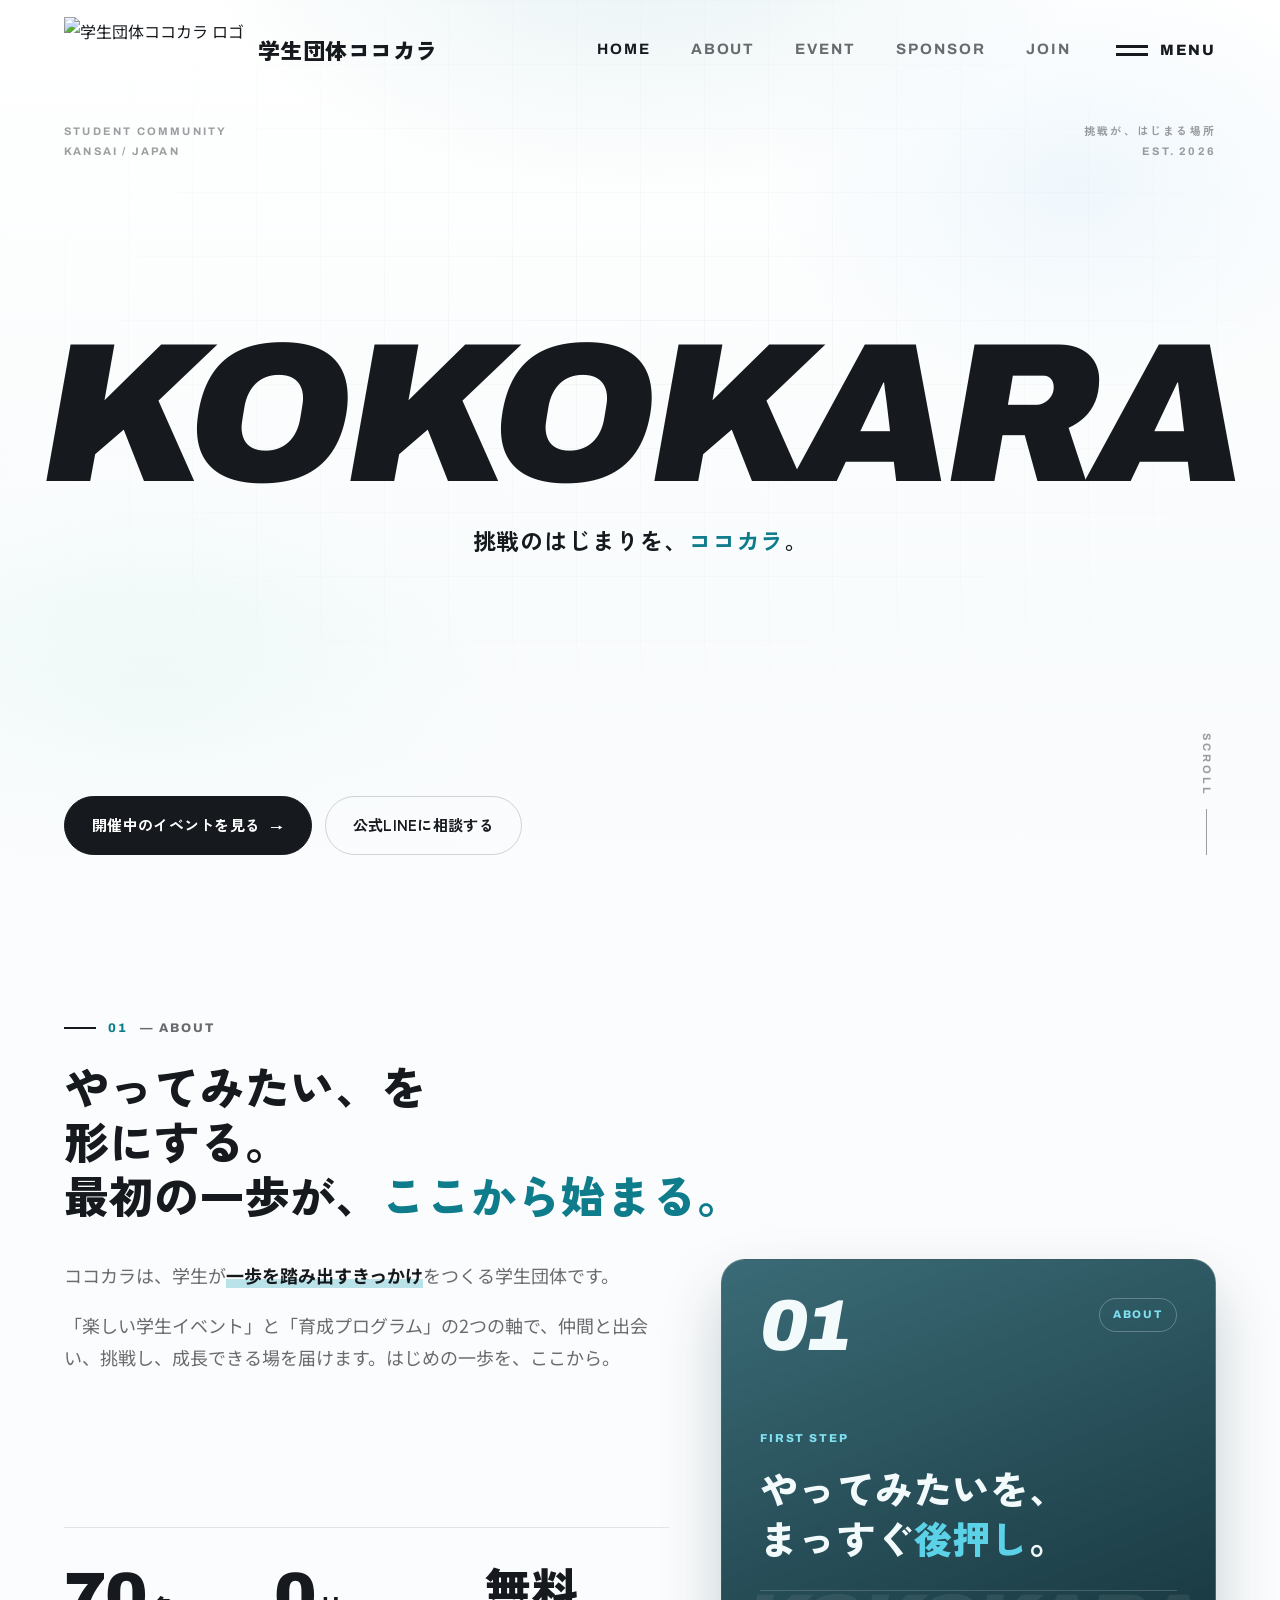
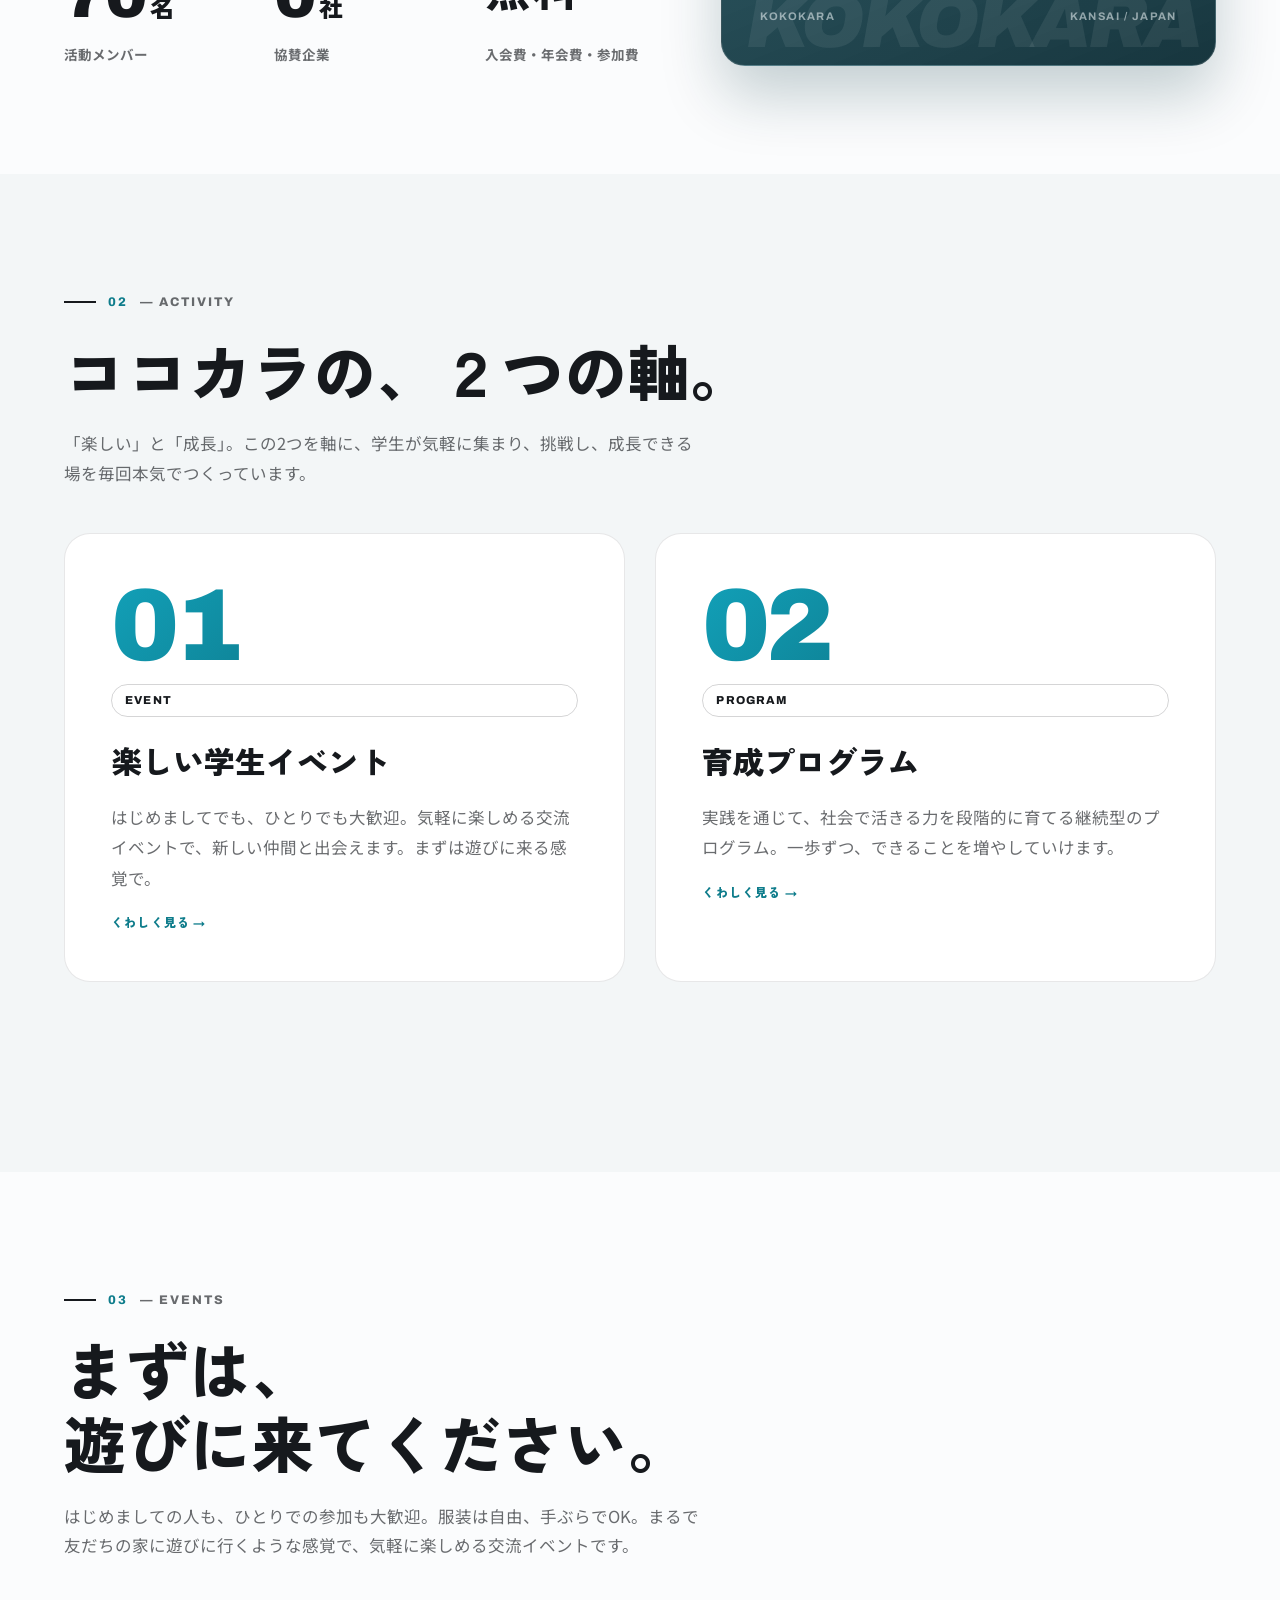
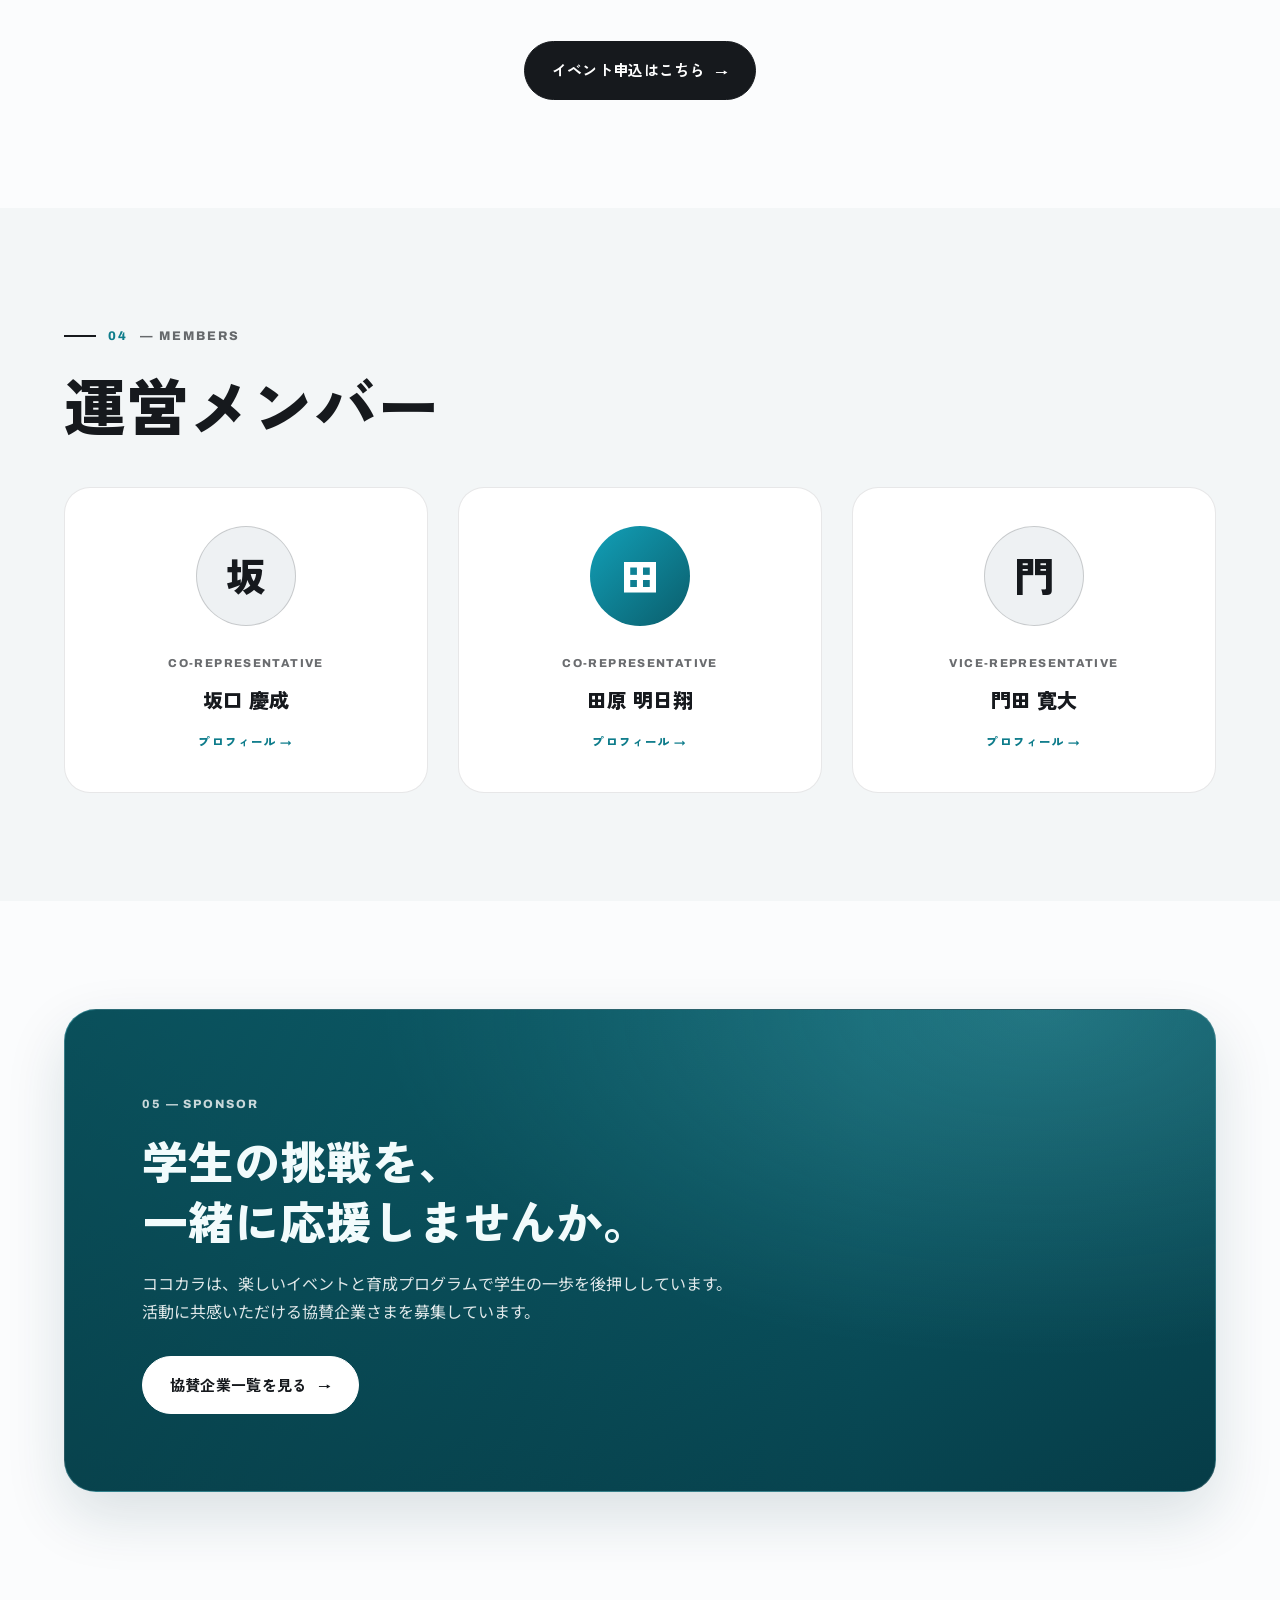
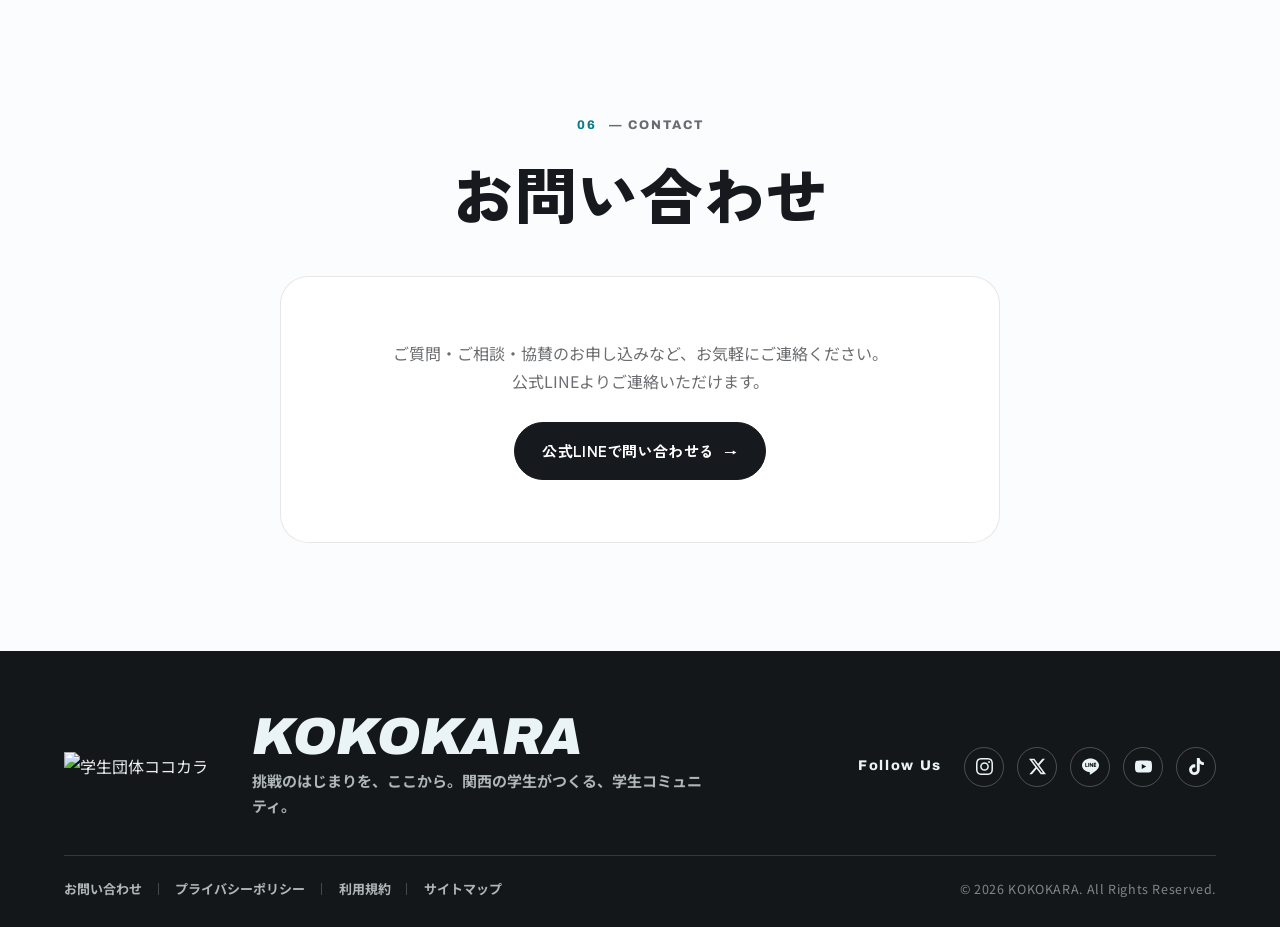
==== commit 352d0dda: "デザイン: ベースを白基調の上質テーマ(v9)に変更。CTAはブランドのティール帯に" ====
--- a/index.html
+++ b/index.html
@@ -3,26 +3,26 @@
 <head>
   <meta charset="UTF-8" />
   <meta name="viewport" content="width=device-width, initial-scale=1.0" />
-  <title>学生団体ココカラ｜新しい就活の形、ココカラ始まる。</title>
-  <meta name="description" content="学生団体ココカラは、新しい就活の形を提案する学生団体です。企業と学生をつなぐ場をつくり、就活を等身大で応援します。京都・大阪を中心に活動中。" />
+  <title>学生団体ココカラ｜挑戦のはじまりを、ココカラ。</title>
+  <meta name="description" content="学生団体ココカラは、楽しい学生イベントと育成プログラムの2つの軸で、学生の“はじめの一歩”を後押しする学生団体です。京都・大阪を中心に活動中。" />
   <link rel="icon" href="assets/icon-r.png" type="image/png" />
   <link rel="preconnect" href="https://fonts.googleapis.com" />
   <link rel="preconnect" href="https://fonts.gstatic.com" crossorigin />
   <link href="https://fonts.googleapis.com/css2?family=Archivo:ital,wght@0,600;0,800;0,900;1,900&family=Noto+Sans+JP:wght@400;500;700&family=Zen+Kaku+Gothic+New:wght@500;700;900&display=swap" rel="stylesheet" />
   <meta name="robots" content="index,follow,max-image-preview:large" />
-  <meta name="theme-color" content="#14171A" />
-  <link rel="canonical" href="https://kokokara-hp.netlify.app/" />
+  <meta name="theme-color" content="#FBFCFD" />
+  <link rel="canonical" href="https://kokokara-hp.vercel.app/" />
   <meta property="og:type" content="website" />
   <meta property="og:site_name" content="学生団体ココカラ" />
   <meta property="og:locale" content="ja_JP" />
-  <meta property="og:url" content="https://kokokara-hp.netlify.app/" />
-  <meta property="og:title" content="学生団体ココカラ｜新しい就活の形、ココカラ始まる。" />
-  <meta property="og:description" content="学生団体ココカラは、新しい就活の形を提案する学生団体です。企業と学生をつなぐ場をつくり、就活を等身大で応援します。京都・大阪を中心に活動中。" />
-  <meta property="og:image" content="https://kokokara-hp.netlify.app/assets/logo-lockup.png" />
+  <meta property="og:url" content="https://kokokara-hp.vercel.app/" />
+  <meta property="og:title" content="学生団体ココカラ｜挑戦のはじまりを、ココカラ。" />
+  <meta property="og:description" content="学生団体ココカラは、楽しい学生イベントと育成プログラムの2つの軸で、学生の“はじめの一歩”を後押しする学生団体です。京都・大阪を中心に活動中。" />
+  <meta property="og:image" content="https://kokokara-hp.vercel.app/assets/logo-lockup.png" />
   <meta name="twitter:card" content="summary_large_image" />
-  <meta name="twitter:title" content="学生団体ココカラ｜新しい就活の形、ココカラ始まる。" />
-  <meta name="twitter:description" content="学生団体ココカラは、新しい就活の形を提案する学生団体です。企業と学生をつなぐ場をつくり、就活を等身大で応援します。京都・大阪を中心に活動中。" />
-  <meta name="twitter:image" content="https://kokokara-hp.netlify.app/assets/logo-lockup.png" />
+  <meta name="twitter:title" content="学生団体ココカラ｜挑戦のはじまりを、ココカラ。" />
+  <meta name="twitter:description" content="学生団体ココカラは、楽しい学生イベントと育成プログラムの2つの軸で、学生の“はじめの一歩”を後押しする学生団体です。京都・大阪を中心に活動中。" />
+  <meta name="twitter:image" content="https://kokokara-hp.vercel.app/assets/logo-lockup.png" />
   <script type="application/ld+json">
 {
   "@context": "https://schema.org",
@@ -35,9 +35,9 @@
     "ココカラ",
     "KOKOKARA"
   ],
-  "url": "https://kokokara-hp.netlify.app/",
-  "logo": "https://kokokara-hp.netlify.app/assets/logo-lockup.png",
-  "description": "学歴ではなく人柄と実績で出会える、新しい就活の形を提案する学生団体。京都・大阪を中心に企業と学生をつなぐ交流会と育成プログラムを運営。",
+  "url": "https://kokokara-hp.vercel.app/",
+  "logo": "https://kokokara-hp.vercel.app/assets/logo-lockup.png",
+  "description": "楽しい学生イベントと育成プログラムを通じて、学生の挑戦と最初の一歩を後押しする学生団体。京都・大阪を中心に活動。",
   "foundingDate": "2026",
   "areaServed": [
     "京都",
@@ -63,7 +63,7 @@
   "@type": "WebSite",
   "name": "学生団体ココカラ",
   "alternateName": "KOKOKARA",
-  "url": "https://kokokara-hp.netlify.app/",
+  "url": "https://kokokara-hp.vercel.app/",
   "inLanguage": "ja",
   "publisher": {
     "@type": "Organization",
@@ -130,11 +130,11 @@
       <div class="hero-aura" aria-hidden="true"></div>
       <div class="container hero-marks">
         <span class="l">Student Community<br />Kansai / Japan</span>
-        <span class="r">新しい就活の形、はじまる<br />Est. 2026</span>
+        <span class="r">挑戦が、はじまる場所<br />Est. 2026</span>
       </div>
       <div class="hero-center">
         <h1 class="hero-wordmark">KOKOKARA</h1>
-        <p class="hero-tagline">新しい就活の形、<span class="accent">ココカラ</span>始まる。</p>
+        <p class="hero-tagline">挑戦のはじまりを、<span class="accent">ココカラ</span>。</p>
       </div>
       <div class="container hero-foot">
         <div class="hero-actions">
@@ -150,12 +150,12 @@
       <div class="container">
         <div class="sec-head reveal">
           <span class="sec-tag"><span class="num">01</span> — About</span>
-          <h2 class="statement-title">学歴がすべてじゃない。<br />人柄や実績でみる就活、<br /><em>ここから始まる。</em></h2>
+          <h2 class="statement-title">やってみたい、を<br />形にする。<br />最初の一歩が、<em>ここから始まる。</em></h2>
         </div>
         <div class="statement-grid">
           <div class="statement-copy reveal d1">
-            <p>ココカラは、これまでの「かたい就活」ではなく、<strong>新しい就活の形</strong>を提案する学生団体です。</p>
-            <p>企業と学生をつなぐ場をつくり、お互いが本音で語り合える出会いを届けます。就活をもっと前向きに、等身大で。その第一歩を、ここから始めましょう。</p>
+            <p>ココカラは、学生が<strong>一歩を踏み出すきっかけ</strong>をつくる学生団体です。</p>
+            <p>「楽しい学生イベント」と「育成プログラム」の2つの軸で、仲間と出会い、挑戦し、成長できる場を届けます。はじめの一歩を、ここから。</p>
             <div class="stats">
               <div><div class="stat-num"><span data-stat="members">70</span><small>名</small></div><div class="stat-label">活動メンバー</div></div>
               <div><div class="stat-num"><span data-stat="sponsors">0</span><small>社</small></div><div class="stat-label">協賛企業</div></div>
@@ -205,8 +205,8 @@
                 <span class="stmt-tag">About</span>
               </div>
               <div class="stmt-mid">
-                <span class="stmt-eyebrow">Real Connection</span>
-                <p class="stmt-big">企業と学生を、<br />まっすぐ<span class="x">つなぐ</span>。</p>
+                <span class="stmt-eyebrow">First Step</span>
+                <p class="stmt-big">やってみたいを、<br />まっすぐ<span class="x">後押し</span>。</p>
               </div>
               <div class="stmt-bottom">
                 <span>KOKOKARA</span>
@@ -223,26 +223,26 @@
       <div class="container">
         <div class="sec-head reveal">
           <span class="sec-tag"><span class="num">02</span> — Activity</span>
-          <h2 class="sec-title">ニーズに合わせた、２つのイベント。</h2>
-          <p class="sec-lead">企業と学生、そのどちらにも最大限の価値を届けたい。<br />だからこそ私たちは“質”にこだわり、毎回の内容を見直しながら改善を重ねています。</p>
+          <h2 class="sec-title">ココカラの、２つの軸。</h2>
+          <p class="sec-lead">「楽しい」と「成長」。この2つを軸に、学生が気軽に集まり、挑戦し、成長できる場を毎回本気でつくっています。</p>
         </div>
         <div class="activities">
-          <div class="activity-card reveal d1" data-modal-open="modal-event" role="button" tabindex="0" aria-label="新しい就活イベントの詳細を見る">
+          <div class="activity-card reveal d1" data-modal-open="modal-event" role="button" tabindex="0" aria-label="楽しい学生イベントの詳細を見る">
             <span class="activity-num">01</span>
             <span class="activity-badge">Event</span>
-            <h3>新しい就活イベント</h3>
-            <p>協賛企業と学生が肩書きを取り払い、本音で語り合える交流会。月に1度、人柄でつながる新しい就活の形の場です。</p>
+            <h3>楽しい学生イベント</h3>
+            <p>はじめましてでも、ひとりでも大歓迎。気軽に楽しめる交流イベントで、新しい仲間と出会えます。まずは遊びに来る感覚で。</p>
             <span class="activity-more">くわしく見る →</span>
           </div>
           <div class="activity-card reveal d2" data-modal-open="modal-program" role="button" tabindex="0" aria-label="育成プログラムの詳細を見る">
             <span class="activity-num">02</span>
             <span class="activity-badge">Program</span>
             <h3>育成プログラム</h3>
-            <p>学生と企業が一方通行ではなく、双方向に成長し合う継続型のプログラム。実践を通じて、社会で活きる力を育みます。</p>
+            <p>実践を通じて、社会で活きる力を段階的に育てる継続型のプログラム。一歩ずつ、できることを増やしていけます。</p>
             <span class="activity-more">くわしく見る →</span>
           </div>
         </div>
-        <p class="activities-note reveal">私たちは<span class="hl">「新しい就活の形」</span>をデザインします。</p>
+        <p class="activities-note reveal">私たちは<span class="hl">「挑戦のきっかけ」</span>をデザインします。</p>
       </div>
     </section>
 
@@ -251,9 +251,9 @@
       <div class="modal-panel">
         <button class="modal-close" data-modal-close aria-label="閉じる">&times;</button>
         <span class="modal-eyebrow">01 — Event</span>
-        <h3 id="modal-event-title">新しい就活イベント</h3>
-        <p>協賛企業と学生が肩書きを取り払い、本音で語り合える交流会を月に1度開催しています。堅い説明会ではなく、人柄と人柄でつながることを大切にした、新しい形の就活イベントです。</p>
-        <p>学生にとっては、飾らない自分のままで企業の“中の人”と出会える場所。企業にとっては、エントリーシートだけでは見えない学生の魅力に出会える場所です。</p>
+        <h3 id="modal-event-title">楽しい学生イベント</h3>
+        <p>月に1度、気軽に楽しめる交流イベントを開催しています。はじめましての人も、ひとりでの参加も大歓迎。服装自由・手ぶらでOK、まるで友だちの家に遊びに行くような感覚で参加できます。</p>
+        <p>学年や学校の垣根をこえて、新しい仲間と出会える場所。「ちょっと行ってみようかな」が、次の挑戦のきっかけになります。</p>
         <a class="btn" href="events.html">開催中のイベントを見る <span class="arrow">→</span></a>
       </div>
     </div>
@@ -263,7 +263,7 @@
         <span class="modal-eyebrow">02 — Program</span>
         <h3 id="modal-program-title">育成プログラム</h3>
         <p>「育成プログラム」は、学生と企業がともに成長することを目指した継続型のプログラムです。一度きりのイベントで終わらせず、関わる全員が伸び続けられる関係づくりを大切にしています。</p>
-        <p>学生は、実践的なワークや企業との協働を通じて、就活のテクニックだけでなく、社会に出てから本当に必要になる力を段階的に育てていきます。</p>
+        <p>学生は、実践的なワークや企業との協働を通じて、社会に出てから本当に必要になる力を段階的に育てていきます。</p>
         <p>企業にとっても、次世代の価値観に触れながら、採用や育成の視点をアップデートできる機会になります。</p>
         <a class="btn" href="https://line.me/R/ti/p/@113crihp">公式LINEで相談する <span class="arrow">→</span></a>
       </div>
@@ -283,7 +283,7 @@
         <dl class="meishi-info">
           <div><dt>担当</dt><dd>全体統括・協賛企業との窓口</dd></div>
           <div><dt>所属</dt><dd>準備中</dd></div>
-          <div><dt>ひとこと</dt><dd>就活が不安な人ほど、最初の一歩をここで踏み出してほしい。</dd></div>
+          <div><dt>ひとこと</dt><dd>挑戦したい人の最初の一歩を、全力で後押しします。</dd></div>
         </dl>
         <div class="meishi-foot">
           <div class="meishi-qr" aria-hidden="true">QR<br />準備中</div>
@@ -392,8 +392,8 @@
         <div class="cta-band">
           <div class="cta-copy">
             <span class="cta-eyebrow">05 — Sponsor</span>
-            <h2>「新しい就活の形」を、<br />一緒につくりませんか。</h2>
-            <p>ココカラは、企業と学生をつなぐ交流会を毎月開催しています。<br />学生と本音で出会いたい企業さまを募集しています。</p>
+            <h2>学生の挑戦を、<br />一緒に応援しませんか。</h2>
+            <p>ココカラは、楽しいイベントと育成プログラムで学生の一歩を後押ししています。<br />活動に共感いただける協賛企業さまを募集しています。</p>
             <a class="btn" href="sponsors.html">協賛企業一覧を見る <span class="arrow">→</span></a>
           </div>
         </div>
@@ -425,7 +425,7 @@
           <img src="assets/icon-white.png" alt="学生団体ココカラ" />
           <div class="footer-brand-text">
             <span class="footer-kk">KOKOKARA</span>
-            <p class="footer-tagline">新しい就活、ここから。関西の学生がつくる、就活コミュニティ。</p>
+            <p class="footer-tagline">挑戦のはじまりを、ここから。関西の学生がつくる、学生コミュニティ。</p>
           </div>
         </div>
         <div class="footer-social">
--- a/style.css
+++ b/style.css
@@ -1,25 +1,27 @@
 /* =========================================================
-   学生団体ココカラ 公式サイト v7
-   ミニマル基調（モノトーン × ティール1アクセント）
-   Base #FFFFFF / Text #14171A / Accent #0E7C8B（控えめ運用）
-   ※ v6 の構造・クラス名は維持。配色と装飾トーンのみ刷新。
+   学生団体ココカラ 公式サイト v9
+   明るい上質基調（ウォームホワイト × ディープ・ティール）
+   Base #FBFCFD / Text #16191D / Accent #0E7C8B
+   ※ v6〜v8 の構造・クラス名は維持。配色と装飾トーンのみ刷新。
    ========================================================= */
 
 :root {
-  --bg: #FFFFFF;
-  --bg-2: #F6F7F8;
+  --bg: #FBFCFD;
+  --bg-2: #F3F6F7;
   --panel: #FFFFFF;
-  --panel-2: #F0F1F2;
-  --text: #14171A;
-  --text-70: rgba(20, 23, 26, 0.62);
-  --text-45: rgba(20, 23, 26, 0.42);
-  --line: rgba(20, 23, 26, 0.10);
-  --line-2: rgba(20, 23, 26, 0.18);
+  --panel-2: #EEF1F3;
+  --text: #16191D;
+  --text-70: rgba(22, 25, 29, 0.64);
+  --text-45: rgba(22, 25, 29, 0.42);
+  --line: rgba(22, 25, 29, 0.10);
+  --line-2: rgba(22, 25, 29, 0.18);
   --accent: #0E7C8B;
+  --accent-soft: #0A5D6B;
   --amber: #0E7C8B;
-  --grad: linear-gradient(0deg, #14171A 0%, #14171A 100%);
-  --ink: #14171A;
+  --grad: linear-gradient(135deg, #12A0B8 0%, #0A5D6B 100%);
+  --ink: #16191D;
   --on-accent: #FFFFFF;
+  --glow: 0 24px 60px rgba(14, 60, 70, 0.14);
   --max: 1320px;
   --pad: clamp(20px, 5vw, 92px);
   --header-h: 100px;
@@ -46,7 +48,7 @@
 body::before {
   content: ""; position: fixed; inset: 0; z-index: 1; pointer-events: none;
   background-image: url("data:image/svg+xml,%3Csvg xmlns='http://www.w3.org/2000/svg' width='140' height='140'%3E%3Cfilter id='n'%3E%3CfeTurbulence type='fractalNoise' baseFrequency='0.9' numOctaves='2'/%3E%3C/filter%3E%3Crect width='100%25' height='100%25' filter='url(%23n)' opacity='0.5'/%3E%3C/svg%3E");
-  opacity: 0.025; mix-blend-mode: multiply;
+  opacity: 0.03; mix-blend-mode: multiply;
 }
 
 /* =========================================================
@@ -59,7 +61,7 @@
 }
 .site-header.scrolled {
   background: rgba(255, 255, 255, 0.80);
-  backdrop-filter: saturate(160%) blur(14px); -webkit-backdrop-filter: saturate(160%) blur(14px);
+  backdrop-filter: saturate(160%) blur(16px); -webkit-backdrop-filter: saturate(160%) blur(16px);
   border-bottom-color: var(--line);
 }
 .header-inner { display: flex; align-items: center; justify-content: space-between; gap: 20px; }
@@ -130,7 +132,7 @@
 .btn {
   display: inline-flex; align-items: center; gap: 10px;
   font-family: var(--font-jp); font-weight: 700; font-size: 15px; letter-spacing: .02em;
-  color: #fff; background: var(--ink);
+  color: var(--on-accent); background: var(--ink);
   padding: 15px 27px; border-radius: 100px; border: 1px solid var(--ink);
   transition: transform .3s var(--ease), background .3s var(--ease), color .3s var(--ease), border-color .3s var(--ease);
   box-shadow: none;
@@ -218,7 +220,7 @@
 .hero-center { position: relative; z-index: 3; flex: 1; display: flex; flex-direction: column; align-items: center; justify-content: center; text-align: center; }
 .hero-wordmark { font-family: var(--font-en); font-weight: 900; font-style: italic; letter-spacing: -.035em; font-size: clamp(60px, 15.5vw, 260px); line-height: .82; color: var(--text); white-space: nowrap; position: relative; z-index: 1; }
 .hero-tagline { position: relative; z-index: 3; margin-top: clamp(16px, 2.6vh, 30px); font-family: var(--font-jp); font-weight: 700; font-size: clamp(15px, 2.1vw, 23px); letter-spacing: .04em; }
-.hero-tagline .accent { color: #053C48; }
+.hero-tagline .accent { color: var(--accent); }
 
 /* 背面の色水が濃いときは文字を白へ自動反転（JSが on-dark を付与） */
 .hero-wordmark, .hero-tagline { transition: color .5s var(--ease); }
@@ -234,11 +236,25 @@
 
 .hero::after { content: ""; position: absolute; left: 0; right: 0; bottom: 0; height: 34%; z-index: 2; pointer-events: none; background: linear-gradient(to top, var(--bg) 12%, rgba(255,255,255,0) 100%); }
 
-/* ---- ヒーロー背景：ミニマル（装飾の四角は廃止し、静かな無地に） ---- */
+/* ---- ヒーロー背景：明るい上質（ウォームホワイト＋淡いアクセントの光） ---- */
 .hero-aura {
   position: absolute; inset: 0; z-index: 2; pointer-events: none;
-  overflow: hidden; background: #FBFBFC;
-  transition: none;
+  overflow: hidden; transition: none;
+  background:
+    radial-gradient(60% 52% at 50% -10%, rgba(14, 124, 139, 0.10) 0%, rgba(14, 124, 139, 0) 60%),
+    radial-gradient(42% 42% at 84% 20%, rgba(79, 168, 232, 0.08) 0%, rgba(79, 168, 232, 0) 58%),
+    radial-gradient(46% 46% at 12% 80%, rgba(63, 203, 168, 0.08) 0%, rgba(63, 203, 168, 0) 60%),
+    linear-gradient(180deg, #FFFFFF 0%, #F6FAFB 100%);
+}
+/* 繊細なグリッド（上質感） */
+.hero-aura::after {
+  content: ""; position: absolute; inset: 0; pointer-events: none;
+  background-image:
+    linear-gradient(rgba(22, 25, 29, 0.035) 1px, transparent 1px),
+    linear-gradient(90deg, rgba(22, 25, 29, 0.035) 1px, transparent 1px);
+  background-size: 64px 64px;
+  -webkit-mask-image: radial-gradient(72% 62% at 50% 38%, #000 0%, transparent 78%);
+  mask-image: radial-gradient(72% 62% at 50% 38%, #000 0%, transparent 78%);
 }
 /* 旧・降る四角／オーラ／さざ波は非表示（ミニマル化） */
 .fall-chip, .hero-aura span, .hero-aura i { display: none !important; }
@@ -369,7 +385,7 @@
 /* ---------- ACTIVITY（02） ---------- */
 .activities { display: grid; grid-template-columns: repeat(2, 1fr); gap: clamp(18px, 2.4vw, 32px); }
 .activity-card { background: var(--panel); border: 1px solid var(--line); border-radius: 26px; padding: clamp(28px, 3.6vw, 48px); position: relative; overflow: hidden; transition: transform .4s var(--ease), box-shadow .4s var(--ease), border-color .4s var(--ease); }
-.activity-card:hover { transform: translateY(-4px); box-shadow: 0 10px 30px rgba(20,23,26,.07); border-color: var(--line-2); }
+.activity-card:hover { transform: translateY(-4px); box-shadow: 0 16px 38px rgba(14,60,70,.12); border-color: rgba(14,124,139,.35); }
 .activity-num { font-family: var(--font-en); font-weight: 900; font-size: clamp(56px, 8vw, 104px); line-height: .9; letter-spacing: -.04em; background: var(--grad); -webkit-background-clip: text; background-clip: text; color: transparent; display: block; margin-bottom: 12px; }
 .activity-badge { display: inline-block; font-family: var(--font-en); font-weight: 800; font-size: 11.5px; letter-spacing: .1em; color: var(--text); border: 1px solid var(--line-2); border-radius: 100px; padding: 5px 13px; margin-bottom: 16px; text-transform: uppercase; }
 .activity-card h3 { font-family: var(--font-jp); font-weight: 900; font-size: clamp(22px, 2.7vw, 31px); margin-bottom: 14px; }
@@ -397,15 +413,15 @@
 .member-name { font-family: var(--font-jp); font-weight: 900; font-size: 20px; margin-top: 8px; }
 
 /* ---------- 協賛CTA（05）── 鮮やかオレンジのバンド ---------- */
-.cta-band { background: #000; color: var(--on-accent); border-radius: 32px; padding: clamp(40px, 6vw, 84px); position: relative; overflow: hidden; min-height: clamp(300px, 40vw, 440px); }
+.cta-band { background: radial-gradient(120% 150% at 85% 0%, rgba(120,230,240,.22) 0%, rgba(120,230,240,0) 48%), linear-gradient(155deg, #0E6C7A 0%, #063C47 100%); color: #F2FBFC; border: 1px solid rgba(255,255,255,.14); border-radius: 32px; padding: clamp(40px, 6vw, 84px); position: relative; overflow: hidden; min-height: clamp(300px, 40vw, 440px); box-shadow: var(--glow); }
 .cta-bg { position: absolute; inset: 0; width: 100%; height: 100%; object-fit: cover; z-index: 0; pointer-events: none; }
 .cta-band::before { content: ""; position: absolute; inset: 0; z-index: 1; pointer-events: none;
-  background: linear-gradient(90deg, rgba(0,0,0,.78) 0%, rgba(0,0,0,.55) 34%, rgba(0,0,0,.22) 62%, rgba(0,0,0,0) 84%); }
+  background: linear-gradient(90deg, rgba(4,40,47,.42) 0%, rgba(4,40,47,.22) 38%, rgba(4,40,47,0) 70%); }
 .cta-eyebrow { position: relative; font-family: var(--font-en); font-weight: 800; font-size: 12px; letter-spacing: .16em; color: rgba(255,255,255,.78); text-transform: uppercase; }
 .cta-band h2 { position: relative; font-family: var(--font-jp); font-weight: 900; font-size: clamp(26px, 3.8vw, 46px); line-height: 1.3; margin: 16px 0 18px; }
 .cta-band p { position: relative; color: rgba(255,255,255,.88); max-width: 640px; margin-bottom: 30px; }
-.cta-band .btn { background: var(--bg); color: var(--text); box-shadow: none; }
-.cta-band .btn:hover { transform: translateY(-2px); box-shadow: 0 14px 30px rgba(6,50,60,.28); }
+.cta-band .btn { background: #fff; color: var(--text); border-color: #fff; box-shadow: none; }
+.cta-band .btn:hover { background: transparent; color: #fff; border-color: rgba(255,255,255,.6); transform: translateY(-2px); }
 
 /* ---------- CONTACT（06） ---------- */
 .contact { text-align: center; }
@@ -432,7 +448,7 @@
 .events-section { padding-top: 0; }
 .events-grid { display: grid; grid-template-columns: repeat(auto-fit, minmax(300px, 1fr)); gap: clamp(20px, 3vw, 36px); }
 .event-card { border: 1px solid var(--line); border-radius: 26px; padding: clamp(22px, 3vw, 34px); background: var(--panel); transition: transform .4s var(--ease), box-shadow .4s var(--ease), border-color .4s; display: flex; flex-direction: column; }
-.event-card:hover { transform: translateY(-4px); box-shadow: 0 10px 30px rgba(20,23,26,.07); border-color: var(--line-2); }
+.event-card:hover { transform: translateY(-4px); box-shadow: 0 16px 38px rgba(14,60,70,.12); border-color: rgba(14,124,139,.35); }
 .event-status { align-self: flex-start; font-family: var(--font-jp); font-weight: 900; font-size: 13px; color: #fff; background: var(--grad); padding: 7px 15px; border-radius: 100px; margin-bottom: 18px; }
 .event-status--done { background: #64748b; }
 .event-title { font-family: var(--font-jp); font-weight: 900; font-size: clamp(21px, 2.6vw, 28px); margin-bottom: 18px; }
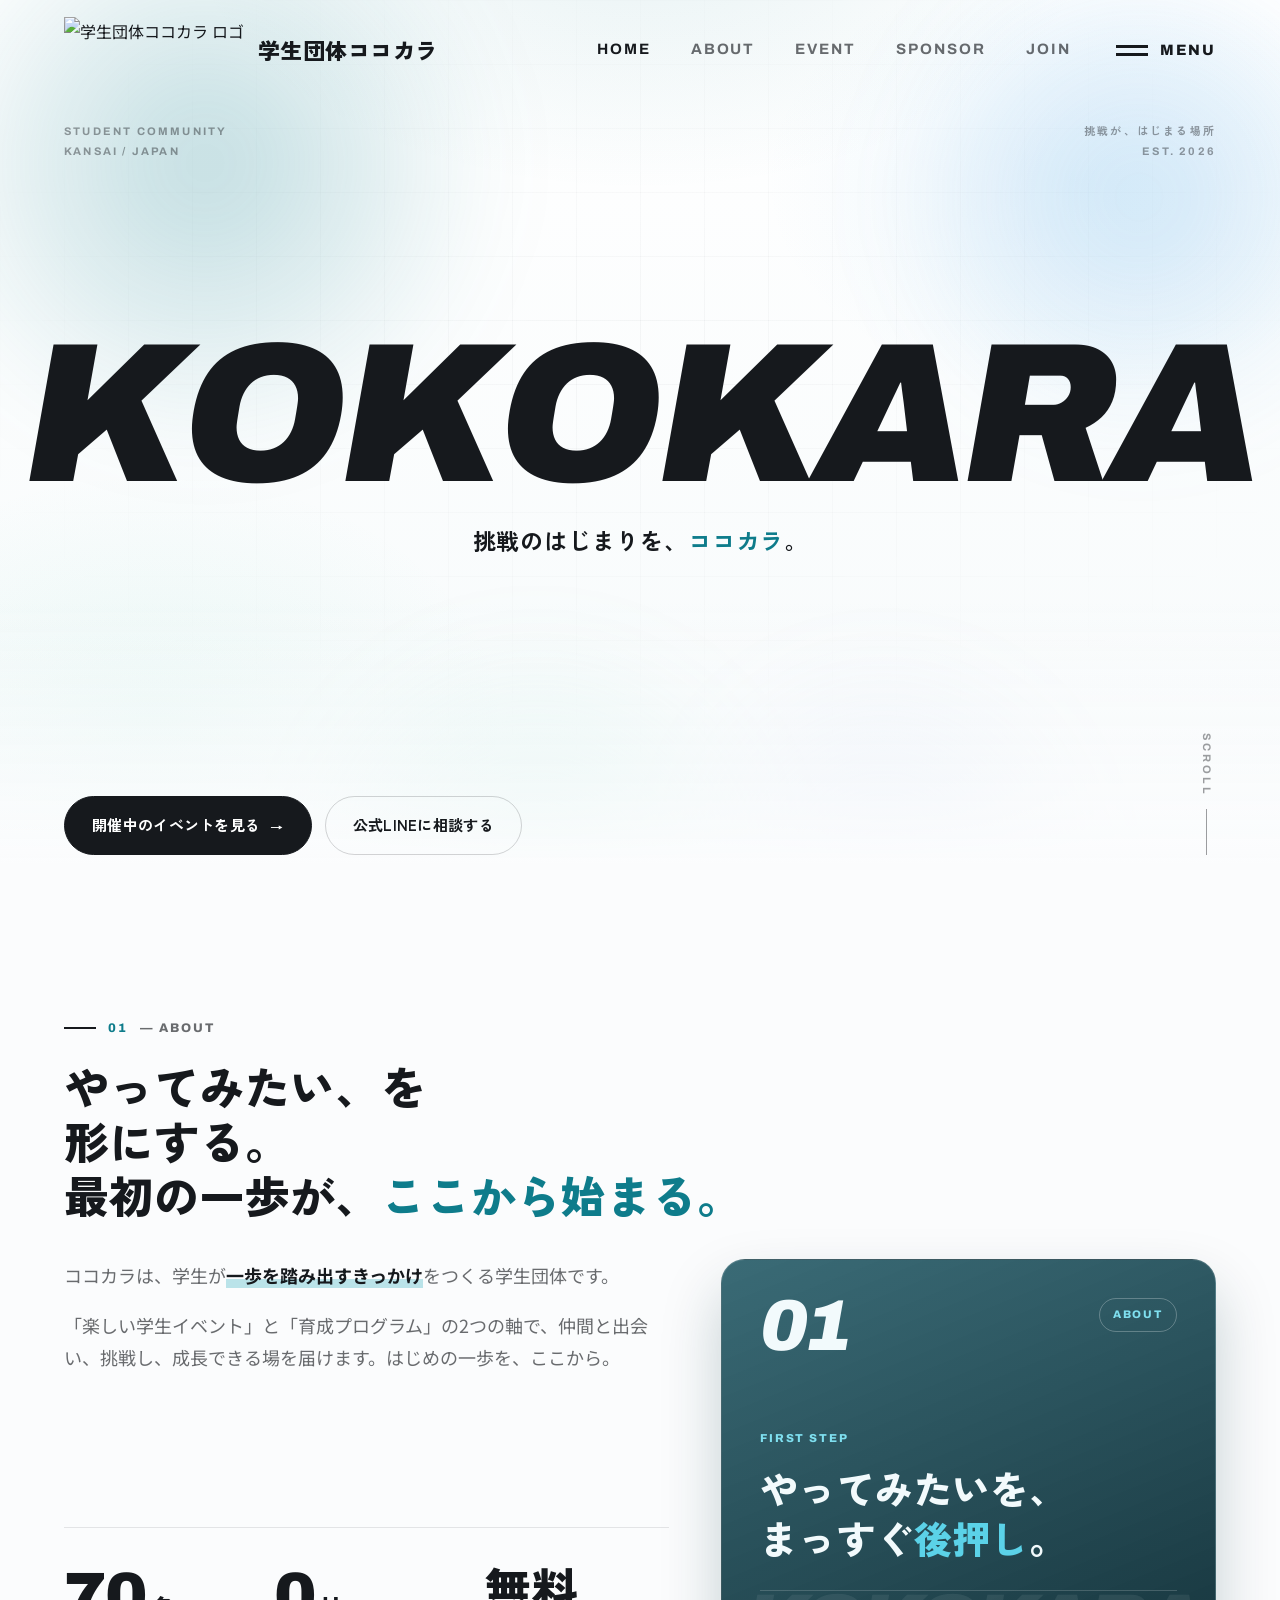
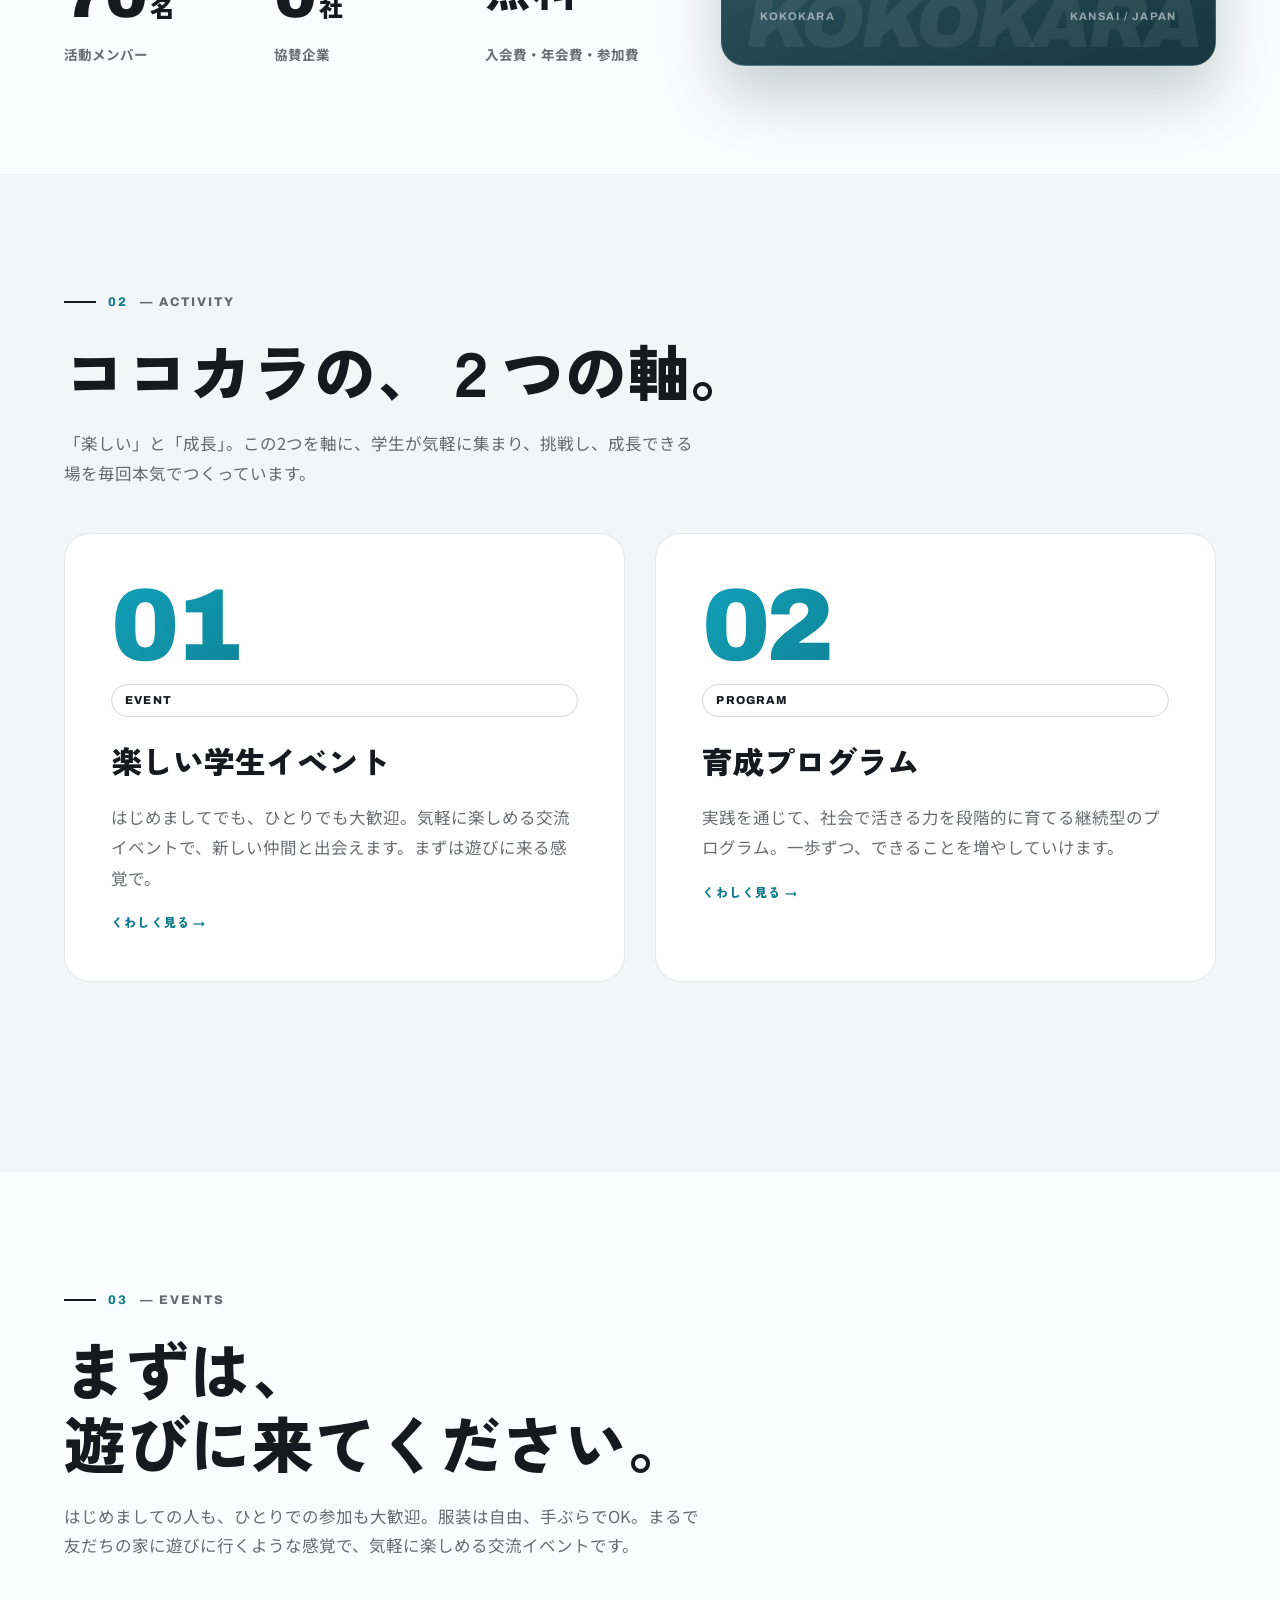
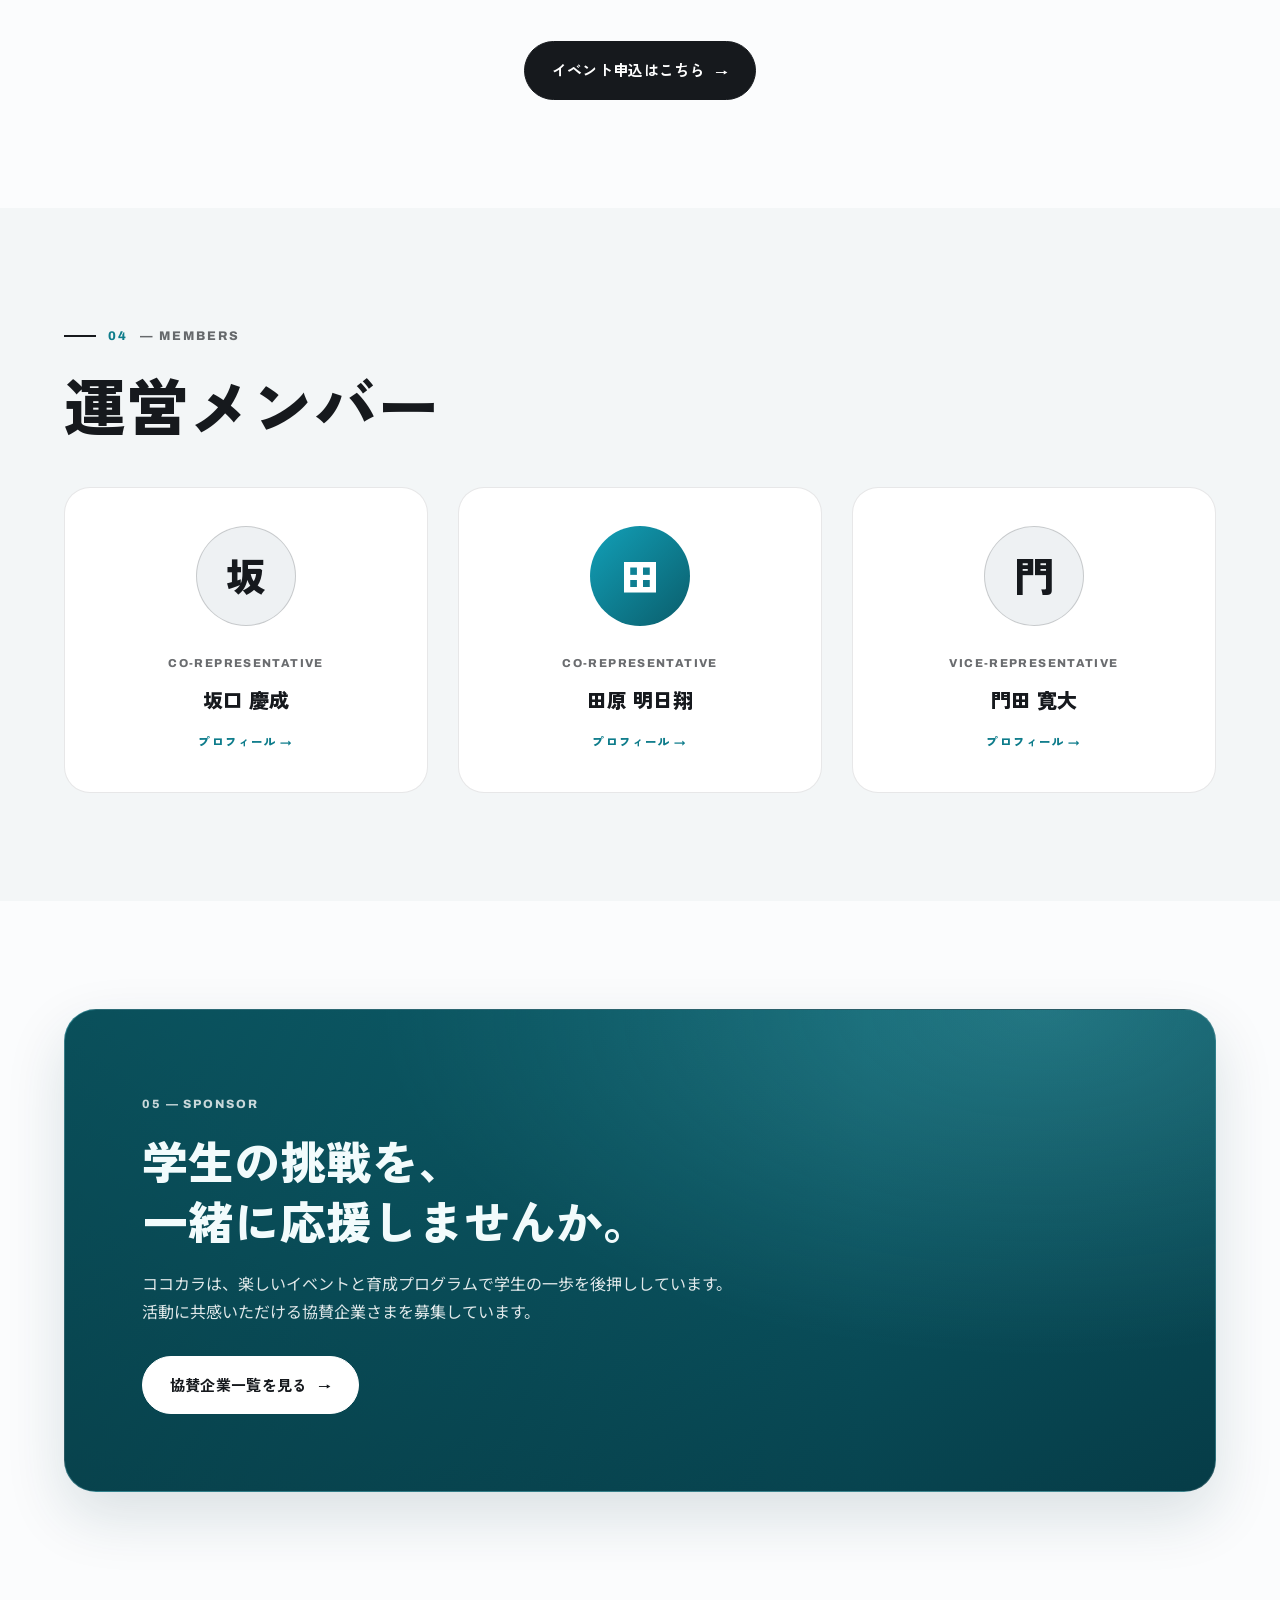
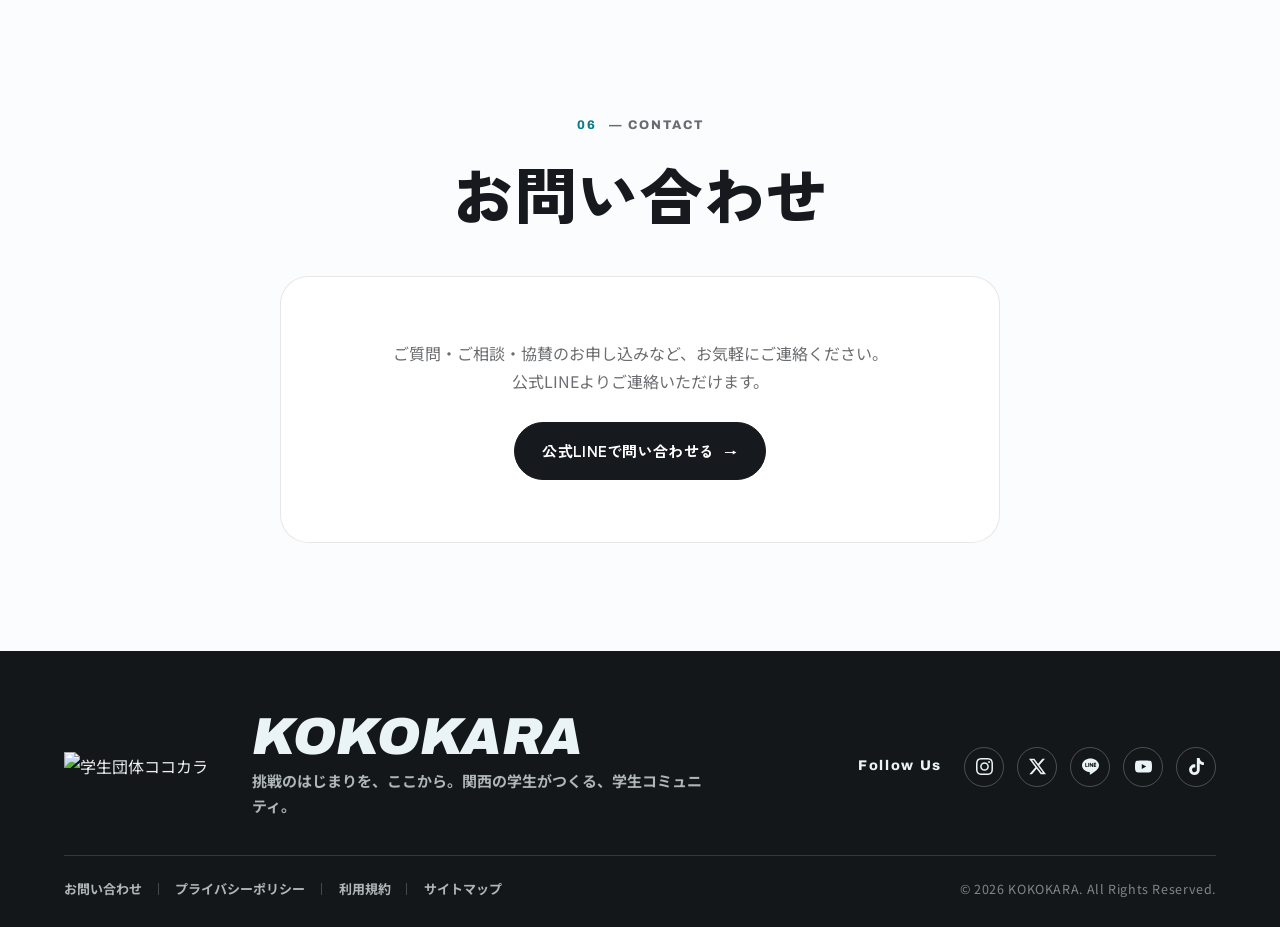
==== commit 00e48864: "ヒーロー: 登場リビール(文字迫り上がり)＋オーロラ背景アニメを追加" ====
--- a/index.html
+++ b/index.html
@@ -127,13 +127,18 @@
 
     <!-- ヒーロー -->
     <section class="hero">
-      <div class="hero-aura" aria-hidden="true"></div>
+      <div class="hero-aura" aria-hidden="true">
+        <div class="aura-blob b1"></div>
+        <div class="aura-blob b2"></div>
+        <div class="aura-blob b3"></div>
+        <div class="aura-blob b4"></div>
+      </div>
       <div class="container hero-marks">
         <span class="l">Student Community<br />Kansai / Japan</span>
         <span class="r">挑戦が、はじまる場所<br />Est. 2026</span>
       </div>
       <div class="hero-center">
-        <h1 class="hero-wordmark">KOKOKARA</h1>
+        <h1 class="hero-wordmark" aria-label="KOKOKARA"><span class="ch" style="--i:0">K</span><span class="ch" style="--i:1">O</span><span class="ch" style="--i:2">K</span><span class="ch" style="--i:3">O</span><span class="ch" style="--i:4">K</span><span class="ch" style="--i:5">A</span><span class="ch" style="--i:6">R</span><span class="ch" style="--i:7">A</span></h1>
         <p class="hero-tagline">挑戦のはじまりを、<span class="accent">ココカラ</span>。</p>
       </div>
       <div class="container hero-foot">
--- a/style.css
+++ b/style.css
@@ -256,6 +256,48 @@
   -webkit-mask-image: radial-gradient(72% 62% at 50% 38%, #000 0%, transparent 78%);
   mask-image: radial-gradient(72% 62% at 50% 38%, #000 0%, transparent 78%);
 }
+
+/* =========================================================
+   ヒーロー演出：オーロラ背景（C）＋ 登場リビール（A）
+   ========================================================= */
+/* ---- C. オーロラ・ドリフト（淡い光がゆっくり漂う） ---- */
+.hero-aura .aura-blob {
+  position: absolute; border-radius: 50%; filter: blur(44px);
+  will-change: transform; pointer-events: none; z-index: 0;
+}
+.hero-aura .aura-blob.b1 { width: 48vmax; height: 48vmax; left: -8%; top: -16%;
+  background: radial-gradient(circle, rgba(14,124,139,.26) 0%, rgba(14,124,139,0) 68%); animation: auroraDrift1 22s ease-in-out infinite; }
+.hero-aura .aura-blob.b2 { width: 42vmax; height: 42vmax; right: -10%; top: -8%;
+  background: radial-gradient(circle, rgba(79,168,232,.22) 0%, rgba(79,168,232,0) 68%); animation: auroraDrift2 28s ease-in-out infinite; }
+.hero-aura .aura-blob.b3 { width: 40vmax; height: 40vmax; left: 22%; bottom: -26%;
+  background: radial-gradient(circle, rgba(63,203,168,.22) 0%, rgba(63,203,168,0) 68%); animation: auroraDrift3 25s ease-in-out infinite; }
+.hero-aura .aura-blob.b4 { width: 34vmax; height: 34vmax; right: 14%; bottom: -20%;
+  background: radial-gradient(circle, rgba(126,157,232,.18) 0%, rgba(126,157,232,0) 68%); animation: auroraDrift1 31s ease-in-out infinite reverse; }
+@keyframes auroraDrift1 { 0%,100% { transform: translate3d(0,0,0) scale(1); } 50% { transform: translate3d(14vw,9vh,0) scale(1.18); } }
+@keyframes auroraDrift2 { 0%,100% { transform: translate3d(0,0,0) scale(1.06); } 50% { transform: translate3d(-12vw,11vh,0) scale(.9); } }
+@keyframes auroraDrift3 { 0%,100% { transform: translate3d(0,0,0) scale(1); } 50% { transform: translate3d(10vw,-13vh,0) scale(1.2); } }
+
+/* ---- A. 登場リビール（文字が迫り上がる／しっかり魅せる） ---- */
+.hero-wordmark .ch {
+  display: inline-block;
+  opacity: 0; transform: translateY(96%) scale(.94); filter: blur(14px);
+  animation: heroChRise 1.05s var(--ease) forwards;
+  animation-delay: calc(.2s + var(--i) * .085s);
+}
+.hero-wordmark .ch:empty { width: .22em; }
+@keyframes heroChRise { to { opacity: 1; transform: none; filter: blur(0); } }
+.hero-tagline { opacity: 0; transform: translateY(20px); animation: heroFadeUp 1s var(--ease) 1.0s forwards; }
+.hero-actions { opacity: 0; transform: translateY(20px); animation: heroFadeUp 1s var(--ease) 1.2s forwards; }
+.hero-marks { opacity: 0; animation: heroFadeIn 1.2s var(--ease) 1.4s forwards; }
+.hero-scroll { opacity: 0; animation: heroFadeIn 1.2s var(--ease) 1.5s forwards; }
+@keyframes heroFadeUp { to { opacity: 1; transform: none; } }
+@keyframes heroFadeIn { to { opacity: 1; } }
+
+@media (prefers-reduced-motion: reduce) {
+  .hero-aura .aura-blob { animation: none; }
+  .hero-wordmark .ch { opacity: 1; transform: none; filter: none; animation: none; }
+  .hero-tagline, .hero-actions, .hero-marks, .hero-scroll { opacity: 1; transform: none; animation: none; }
+}
 /* 旧・降る四角／オーラ／さざ波は非表示（ミニマル化） */
 .fall-chip, .hero-aura span, .hero-aura i { display: none !important; }
 .fall-chip {
@@ -402,6 +444,26 @@
 .event-preview a::after { content: "VIEW →"; position: absolute; left: 18px; bottom: 16px; z-index: 2; font-family: var(--font-en); font-weight: 800; font-size: 12px; letter-spacing: .12em; color: #fff; opacity: 0; transform: translateY(8px); transition: .35s var(--ease); }
 .event-preview a:hover::after { opacity: 1; transform: translateY(0); }
 .event-preview-cta { margin-top: 36px; text-align: center; }
+
+/* ---- イベントプレビュー：ポスター画像が無い場合の詳細テキストカード ---- */
+.event-preview a.ev-text {
+  aspect-ratio: auto; min-height: clamp(210px, 26vw, 264px);
+  display: flex; flex-direction: column; justify-content: center; gap: 12px;
+  padding: clamp(26px, 3.4vw, 42px);
+  background: linear-gradient(158deg, rgba(14,124,139,.06) 0%, rgba(14,124,139,0) 58%), var(--panel);
+  transition: transform .4s var(--ease), box-shadow .4s var(--ease), border-color .4s var(--ease);
+}
+.event-preview a.ev-text::after { display: none; }
+.event-preview a.ev-text:hover { transform: translateY(-4px); box-shadow: 0 16px 38px rgba(14,60,70,.12); border-color: rgba(14,124,139,.35); }
+.ev-text .ev-badge { align-self: flex-start; font-family: var(--font-jp); font-weight: 900; font-size: 12.5px; color: #fff; background: var(--grad); padding: 6px 14px; border-radius: 100px; line-height: 1; }
+.ev-text .ev-name { font-family: var(--font-jp); font-weight: 900; font-size: clamp(20px, 2.6vw, 28px); line-height: 1.35; color: var(--text); }
+.ev-text .ev-date { font-family: var(--font-jp); font-weight: 700; font-size: 14.5px; color: var(--text-70); }
+.ev-text .ev-go { margin-top: 4px; display: inline-flex; align-items: center; gap: 8px; font-family: var(--font-en); font-weight: 800; font-size: 12.5px; letter-spacing: .08em; text-transform: uppercase; color: var(--accent); }
+.event-preview a.ev-text:hover .ev-go { gap: 12px; }
+
+/* ---- 開催済カード：ポスター画像が無い場合 ---- */
+.event-card--noimg { justify-content: flex-start; }
+.event-card--noimg .event-when { display: inline-block; margin-top: 6px; font-family: var(--font-jp); font-weight: 700; font-size: 14.5px; color: var(--text-70); }
 
 /* ---------- MEMBERS（04） ---------- */
 .members { display: grid; grid-template-columns: repeat(3, 1fr); gap: clamp(16px, 2.4vw, 30px); }
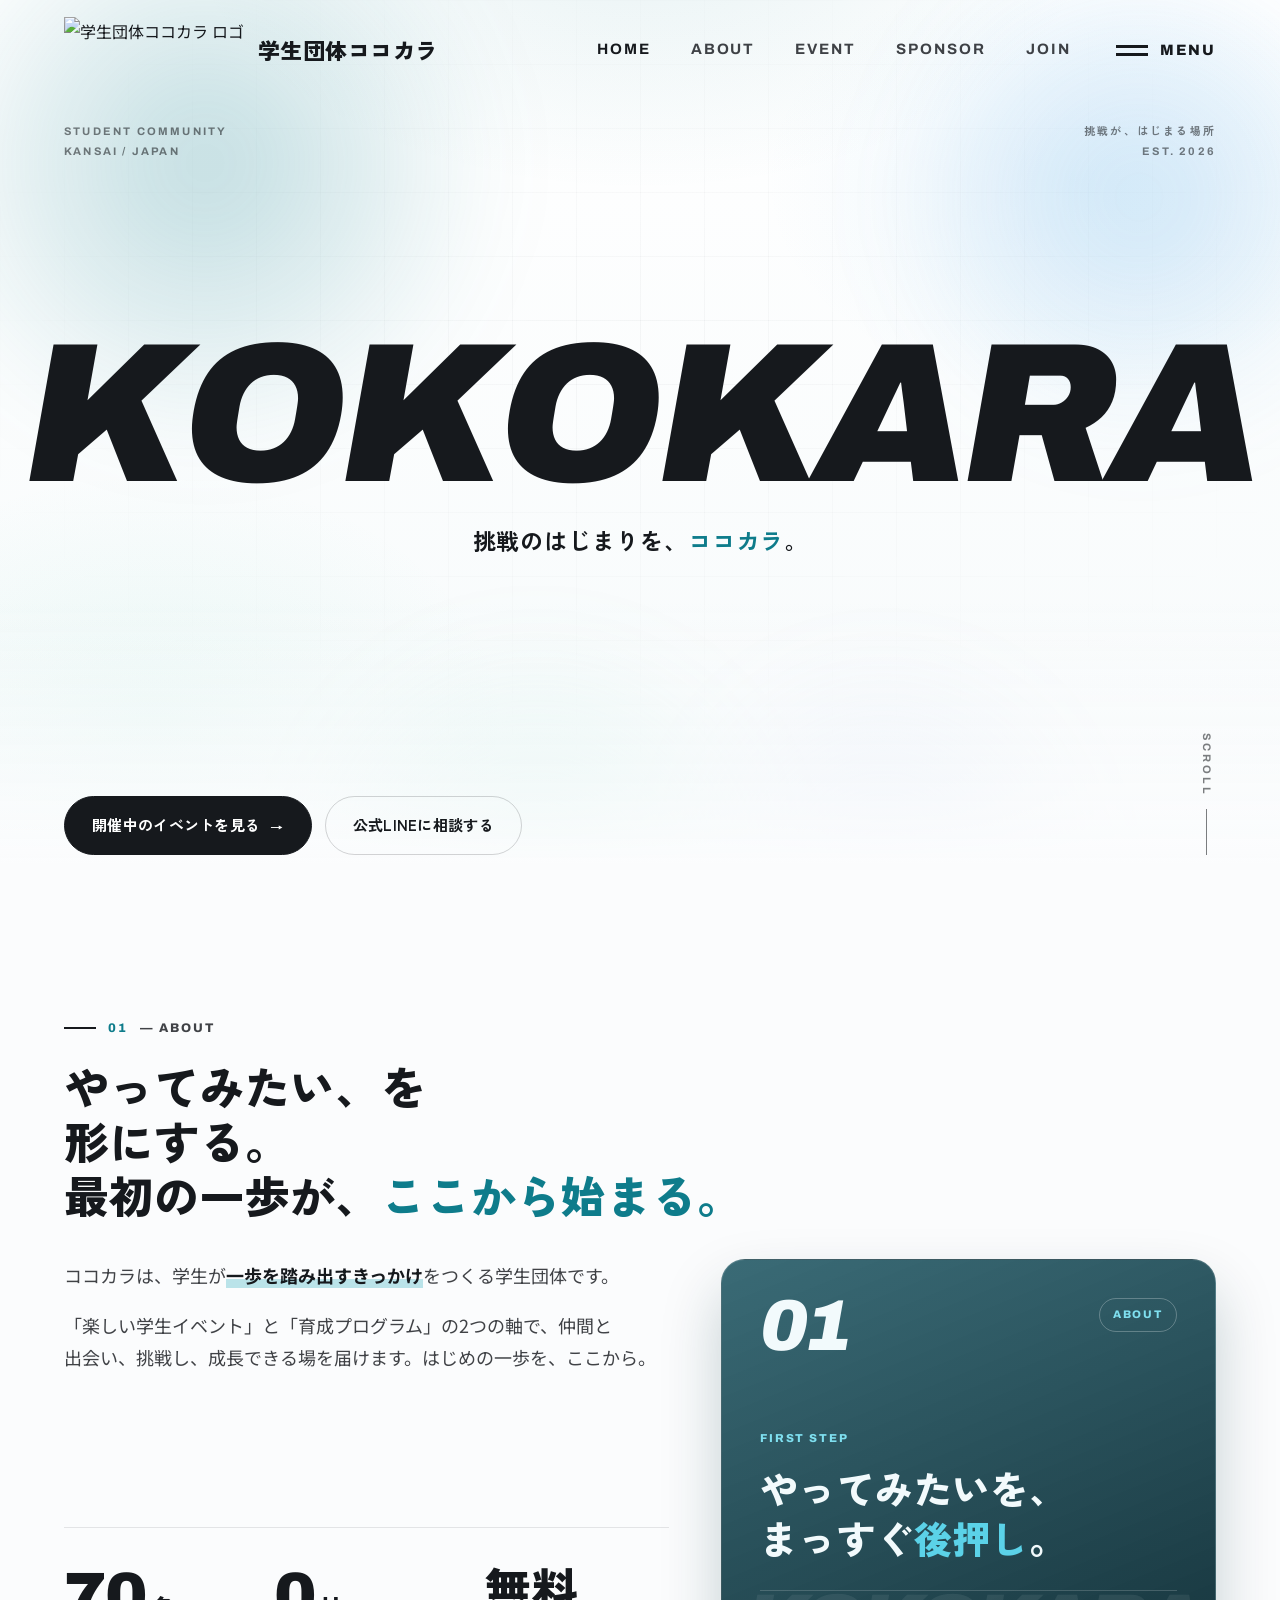
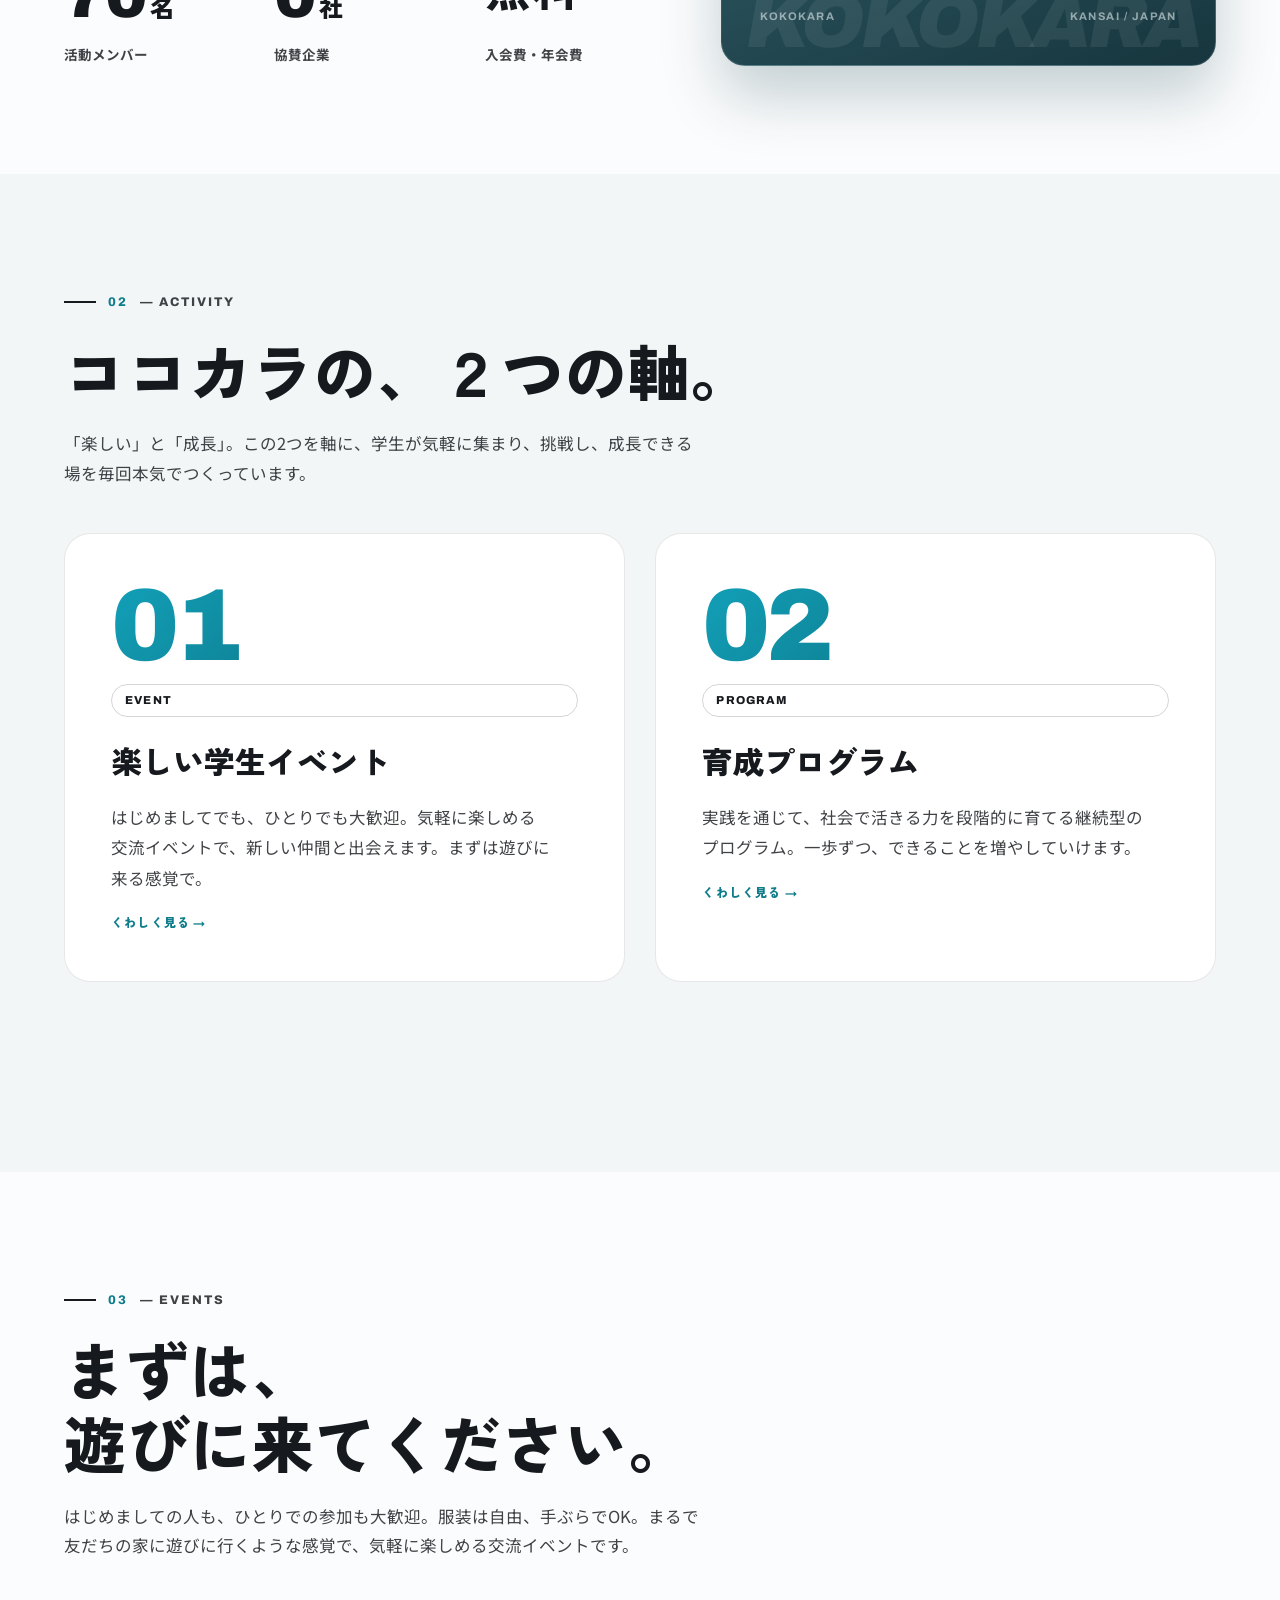
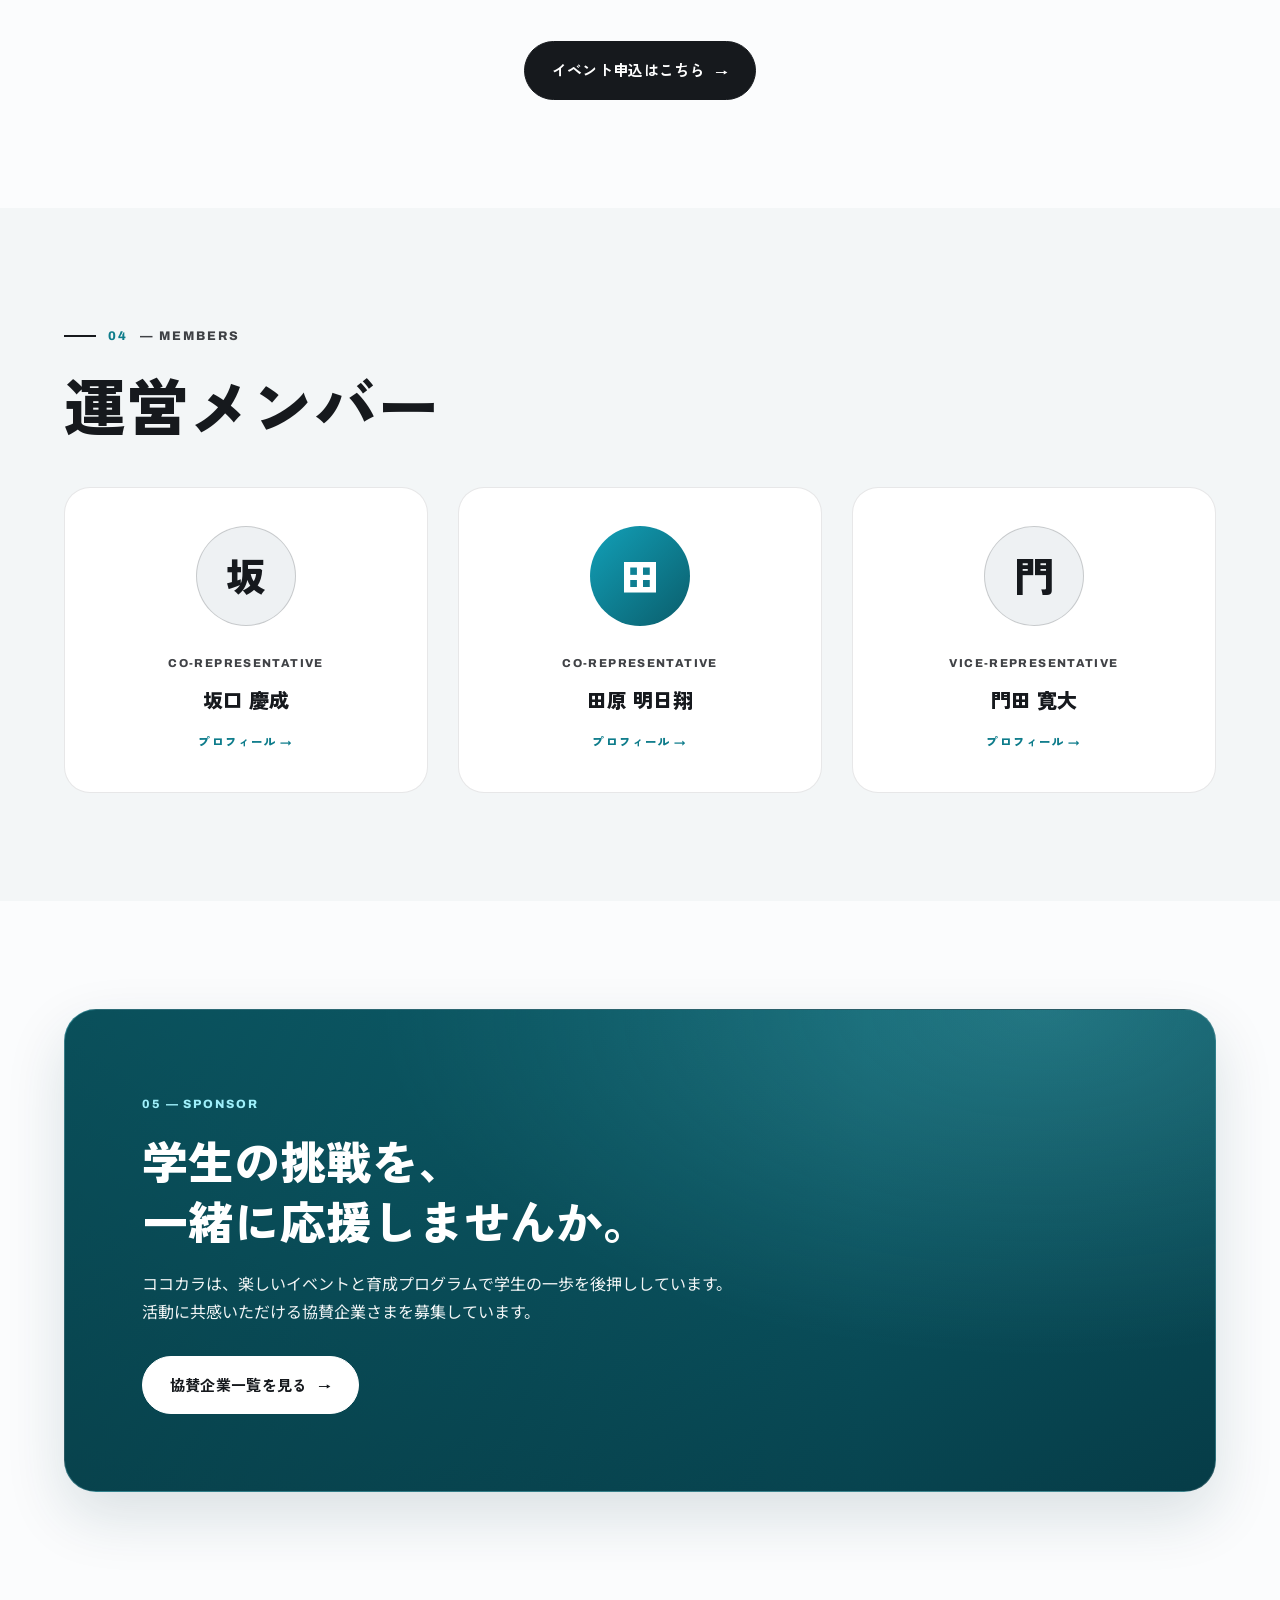
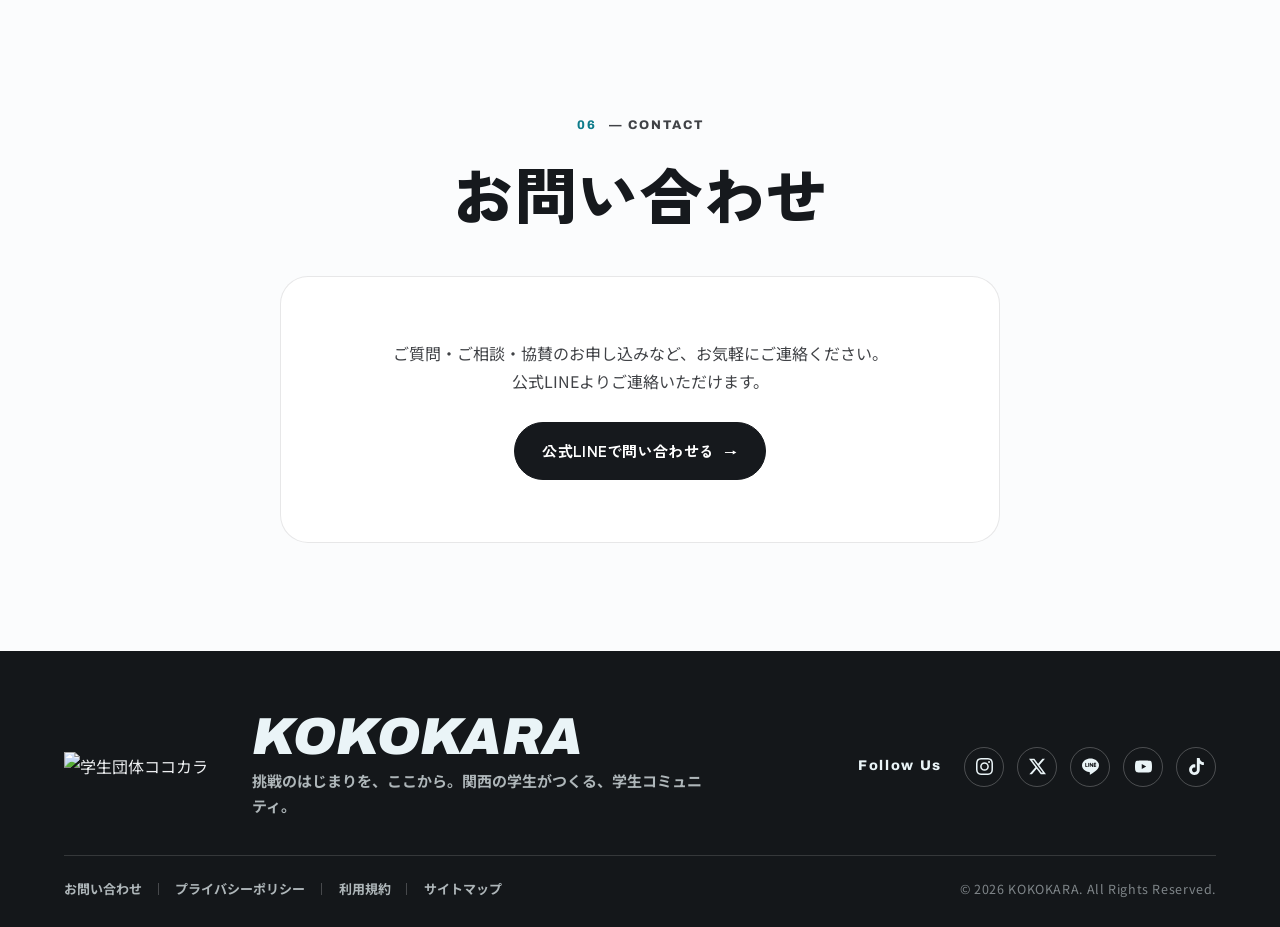
==== commit 83bb664f: "参加費・キャンセルの文言を事前決済・期限後返金なしに合わせる Co-Authored-By: Claude Opus 5.5 <noreply@anthropic.com>" ====
--- a/index.html
+++ b/index.html
@@ -164,7 +164,7 @@
             <div class="stats">
               <div><div class="stat-num"><span data-stat="members">70</span><small>名</small></div><div class="stat-label">活動メンバー</div></div>
               <div><div class="stat-num"><span data-stat="sponsors">0</span><small>社</small></div><div class="stat-label">協賛企業</div></div>
-              <div><div class="stat-num is-text">無料</div><div class="stat-label">入会費・年会費・参加費</div></div>
+              <div><div class="stat-num is-text">無料</div><div class="stat-label">入会費・年会費</div></div>
             </div>
           </div>
           <div class="statement-visual reveal d2">
--- a/style.css
+++ b/style.css
@@ -11,8 +11,8 @@
   --panel: #FFFFFF;
   --panel-2: #EEF1F3;
   --text: #16191D;
-  --text-70: rgba(22, 25, 29, 0.64);
-  --text-45: rgba(22, 25, 29, 0.42);
+  --text-70: rgba(22, 25, 29, 0.82);
+  --text-45: rgba(22, 25, 29, 0.56);
   --line: rgba(22, 25, 29, 0.10);
   --line-2: rgba(22, 25, 29, 0.18);
   --accent: #0E7C8B;
@@ -479,9 +479,9 @@
 .cta-bg { position: absolute; inset: 0; width: 100%; height: 100%; object-fit: cover; z-index: 0; pointer-events: none; }
 .cta-band::before { content: ""; position: absolute; inset: 0; z-index: 1; pointer-events: none;
   background: linear-gradient(90deg, rgba(4,40,47,.42) 0%, rgba(4,40,47,.22) 38%, rgba(4,40,47,0) 70%); }
-.cta-eyebrow { position: relative; font-family: var(--font-en); font-weight: 800; font-size: 12px; letter-spacing: .16em; color: rgba(255,255,255,.78); text-transform: uppercase; }
-.cta-band h2 { position: relative; font-family: var(--font-jp); font-weight: 900; font-size: clamp(26px, 3.8vw, 46px); line-height: 1.3; margin: 16px 0 18px; }
-.cta-band p { position: relative; color: rgba(255,255,255,.88); max-width: 640px; margin-bottom: 30px; }
+.cta-eyebrow { position: relative; font-family: var(--font-en); font-weight: 800; font-size: 12px; letter-spacing: .16em; color: #9FF0FB; text-transform: uppercase; }
+.cta-band h2 { position: relative; color: #FFFFFF; font-family: var(--font-jp); font-weight: 900; font-size: clamp(26px, 3.8vw, 46px); line-height: 1.3; margin: 16px 0 18px; }
+.cta-band p { position: relative; color: rgba(255,255,255,.95); max-width: 640px; margin-bottom: 30px; }
 .cta-band .btn { background: #fff; color: var(--text); border-color: #fff; box-shadow: none; }
 .cta-band .btn:hover { background: transparent; color: #fff; border-color: rgba(255,255,255,.6); transform: translateY(-2px); }
 
@@ -561,7 +561,7 @@
    ========================================================= */
 .reveal { opacity: 0; transform: translateY(28px); transition: opacity .9s var(--ease), transform .9s var(--ease); }
 .reveal.in { opacity: 1; transform: none; }
-.reveal.d1 { transition-delay: .08s; } .reveal.d2 { transition-delay: .16s; } .reveal.d3 { transition-delay: .24s; }
+.reveal.d1 { transition-delay: .08s; } .reveal.d2 { transition-delay: .16s; } .reveal.d3 { transition-delay: .24s; } .reveal.d4 { transition-delay: .32s; }
 
 /* =========================================================
    レスポンシブ
@@ -609,6 +609,19 @@
   overflow-wrap: break-word;
   text-wrap: balance;
 }
+/* 本文の日本語を「文節」で自然に折り返す（対応ブラウザ）。
+   非対応ブラウザは従来の折り返しにフォールバック。
+   「公式LINEから」のような語の途中での不自然な改行を防ぐ。 */
+.sec-lead, .page-hero p,
+.statement-copy p, .activity-card p, .notice-box p, .recruit p,
+.cta-band p, .contact-card p, .member-note, .event-when,
+.faq-a p, .legal p, .news-item p, .info-table dd, .meishi-info dd,
+.modal-panel p, .event-empty, .ev-text .ev-date {
+  word-break: auto-phrase;
+  overflow-wrap: break-word;
+  text-wrap: pretty;
+  line-break: strict;
+}
 
 /* =========================================================
    追加: 活動カード → クリックで詳細（アフォーダンス）
@@ -938,3 +951,77 @@
   .activity-num         { font-size: clamp(42px, 11vw, 70px); }
   .brand-name           { white-space: nowrap; }
 }
+
+/* =========================================================
+   追加: 参加者の声 フォーム（Googleフォーム埋め込み）
+   「声を届ける」ボタンでその場に展開。btn見た目を summary に流用。
+   ========================================================= */
+.voice-form-details { margin-top: 6px; }
+.voice-form-details summary { list-style: none; cursor: pointer; }
+.voice-form-details summary::-webkit-details-marker { display: none; }
+.voice-form-summary { display: inline-flex; }
+.voice-form-details[open] .voice-form-summary { background: transparent; color: var(--ink); }
+.voice-form-details[open] .voice-form-summary .arrow { transform: rotate(90deg); }
+.voice-form { margin-top: 28px; text-align: center; animation: mrise .4s var(--ease); }
+.voice-form iframe {
+  width: 100%; max-width: 680px; height: clamp(760px, 118vh, 1180px);
+  margin: 0 auto; display: block;
+  border: 1px solid var(--line); border-radius: 18px; background: var(--panel);
+}
+.voice-form-fallback { margin-top: 16px; font-size: 13.5px; color: var(--text-70); }
+.voice-form-fallback a { color: var(--accent); font-weight: 700; border-bottom: 1px solid var(--line-2); }
+
+/* =========================================================
+   追加: 参加者の声（voice.html・GAS public_voices）
+   ========================================================= */
+.voices-grid { display: grid; grid-template-columns: repeat(auto-fit, minmax(300px, 1fr)); gap: clamp(20px, 3vw, 36px); }
+.voice-card { border: 1px solid var(--line); border-radius: 26px; padding: clamp(22px, 3vw, 34px); background: var(--panel); display: flex; flex-direction: column; gap: 14px; transition: transform .4s var(--ease), box-shadow .4s var(--ease), border-color .4s var(--ease); }
+.voice-card:hover { transform: translateY(-4px); box-shadow: var(--glow); border-color: var(--line-2); }
+.voice-stars { font-size: 18px; letter-spacing: .12em; line-height: 1; }
+.voice-star-on { color: var(--accent); }
+.voice-star-off { color: var(--line-2); }
+.voice-comment { color: var(--text); line-height: 1.9; white-space: pre-line; word-break: auto-phrase; overflow-wrap: anywhere; }
+.voice-meta { margin-top: auto; padding-top: 14px; border-top: 1px solid var(--line); display: flex; flex-wrap: wrap; gap: 4px 12px; font-size: 13.5px; color: var(--text-70); }
+.voice-event { flex-basis: 100%; font-family: var(--font-jp); font-weight: 700; color: var(--text); }
+@media (prefers-reduced-motion: reduce) {
+  .voice-card, .voice-card:hover { transition: none; transform: none; }
+}
+
+/* =========================================================
+   追加: イベント申込（apply/・LIFF）
+   ========================================================= */
+.apply-page [hidden] { display: none !important; }
+.apply-container { max-width: 760px; }
+.apply-hero { padding-bottom: clamp(16px, 3vh, 28px); }
+.apply-body { padding: 0 0 clamp(56px, 10vh, 120px); position: relative; z-index: 5; }
+.apply-message { color: var(--text-70); font-weight: 700; line-height: 1.8; padding: 24px 0; text-align: center; }
+.apply-status .btn, .apply-close, .apply-choose, .apply-submit { width: 100%; justify-content: center; }
+.apply-events { display: grid; gap: clamp(18px, 3vw, 28px); }
+.apply-event .event-poster { display: block; width: 100%; height: auto; border-radius: 12px; margin: 4px 0 16px; }
+.apply-meta { color: var(--text-70); line-height: 1.8; margin-bottom: 4px; overflow-wrap: anywhere; }
+.apply-event .apply-choose { margin-top: 14px; }
+.apply-form { display: grid; gap: 24px; }
+.apply-selected { border: 1px solid var(--line); border-radius: 26px; padding: clamp(20px, 3vw, 30px); background: var(--panel); display: grid; gap: 6px; }
+.apply-selected .event-title { margin-bottom: 4px; }
+.apply-back { justify-self: start; margin-top: 8px; padding: 10px 18px; font-size: 13.5px; }
+.apply-field { display: grid; gap: 8px; border: 0; padding: 0; margin: 0; min-width: 0; }
+.apply-label { font-family: var(--font-jp); font-weight: 700; color: var(--text); padding: 0; }
+.apply-req { display: inline-block; margin-left: 8px; font-size: 12px; font-weight: 700; color: var(--accent); }
+.apply-input { width: 100%; box-sizing: border-box; font: inherit; font-size: 16px; color: var(--text); background: var(--panel); border: 1px solid var(--line-2); border-radius: 14px; padding: 13px 16px; }
+textarea.apply-input { min-height: 120px; resize: vertical; }
+.apply-input:focus-visible, .apply-choice input:focus-visible { outline: 2px solid var(--accent); outline-offset: 2px; }
+.apply-input[aria-invalid="true"] { border: 2px solid var(--accent); }
+.apply-choices { display: grid; gap: 10px; }
+.apply-choice { display: flex; align-items: center; gap: 10px; padding: 12px 14px; border: 1px solid var(--line-2); border-radius: 14px; background: var(--panel); cursor: pointer; }
+.apply-choice input { width: 20px; height: 20px; margin: 0; flex: none; accent-color: var(--accent); }
+.apply-hint { font-size: 13.5px; color: var(--text-70); line-height: 1.7; }
+.apply-error, .apply-form-error { font-size: 14px; font-weight: 700; color: var(--text); line-height: 1.7; padding-left: 10px; border-left: 3px solid var(--accent); }
+.apply-policy { border: 1px dashed var(--line-2); border-radius: 18px; padding: 18px 20px; background: var(--bg-2); display: grid; gap: 12px; }
+.apply-policy ul { margin: 0; padding-left: 1.2em; }
+.apply-policy li { list-style: disc; line-height: 1.8; color: var(--text); }
+.apply-privacy { font-size: 13px; color: var(--text-70); }
+.apply-privacy a, .apply-footer a { color: var(--accent); font-weight: 700; border-bottom: 1px solid var(--line-2); }
+.apply-submit[disabled] { opacity: .5; pointer-events: none; }
+.apply-result { border: 1px solid var(--line); border-radius: 26px; padding: clamp(24px, 4vw, 40px); background: var(--panel); display: grid; gap: 12px; text-align: center; }
+.apply-result h2 { font-family: var(--font-jp); font-weight: 900; font-size: clamp(20px, 2.6vw, 28px); }
+.apply-footer { padding: 28px 0 40px; font-size: 12.5px; color: var(--text-70); text-align: center; }
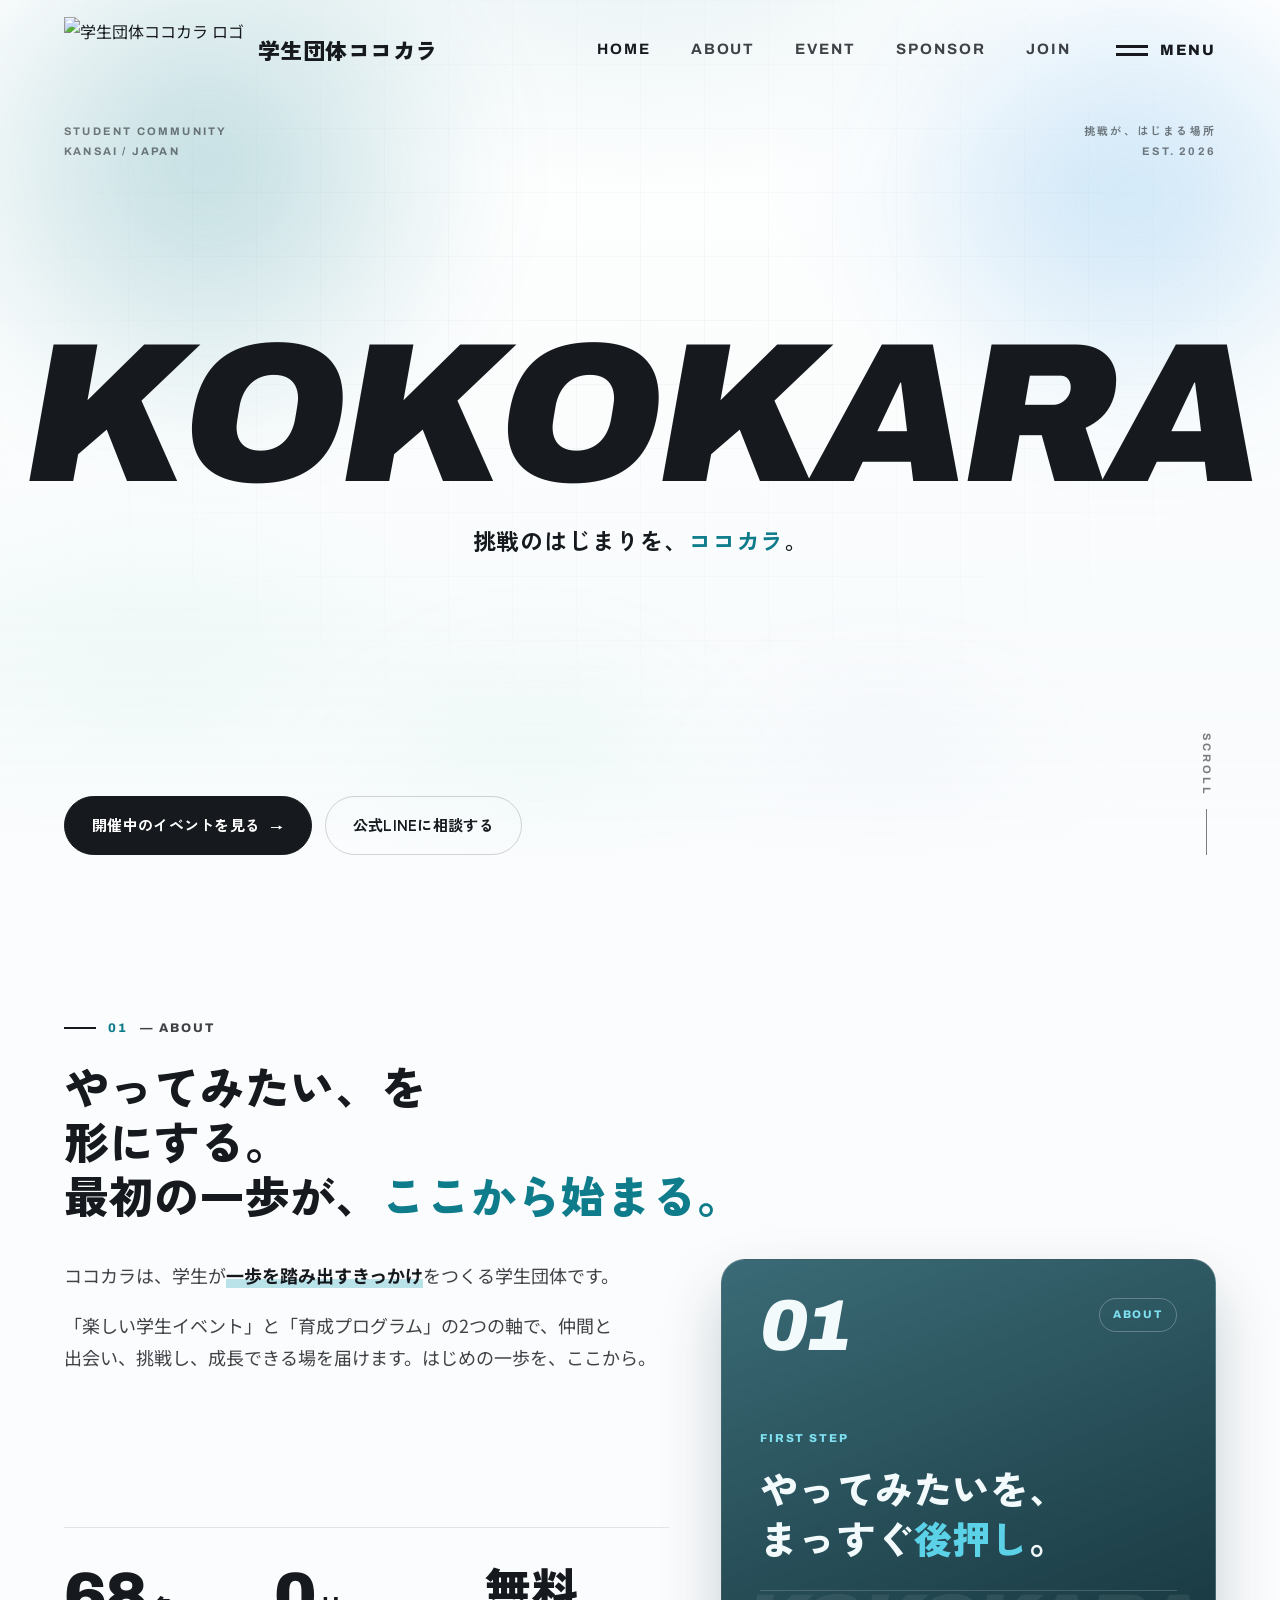
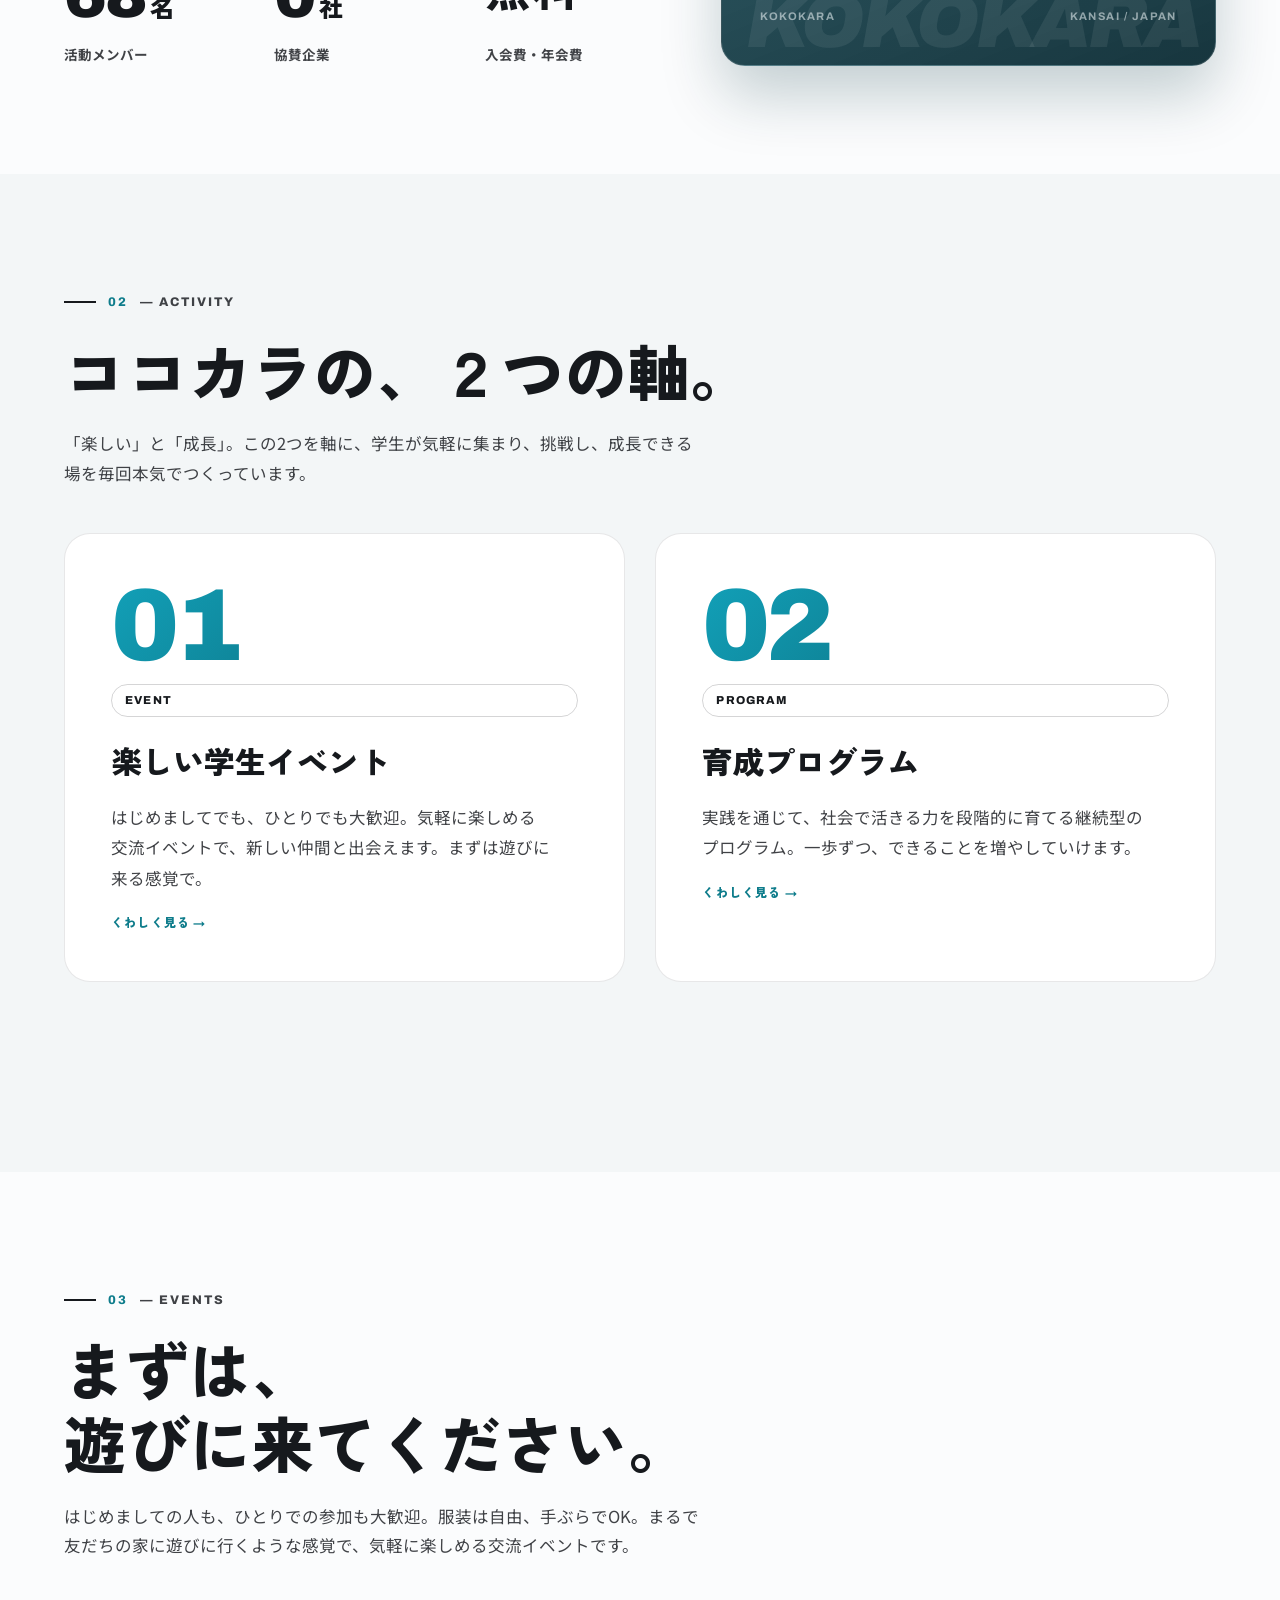
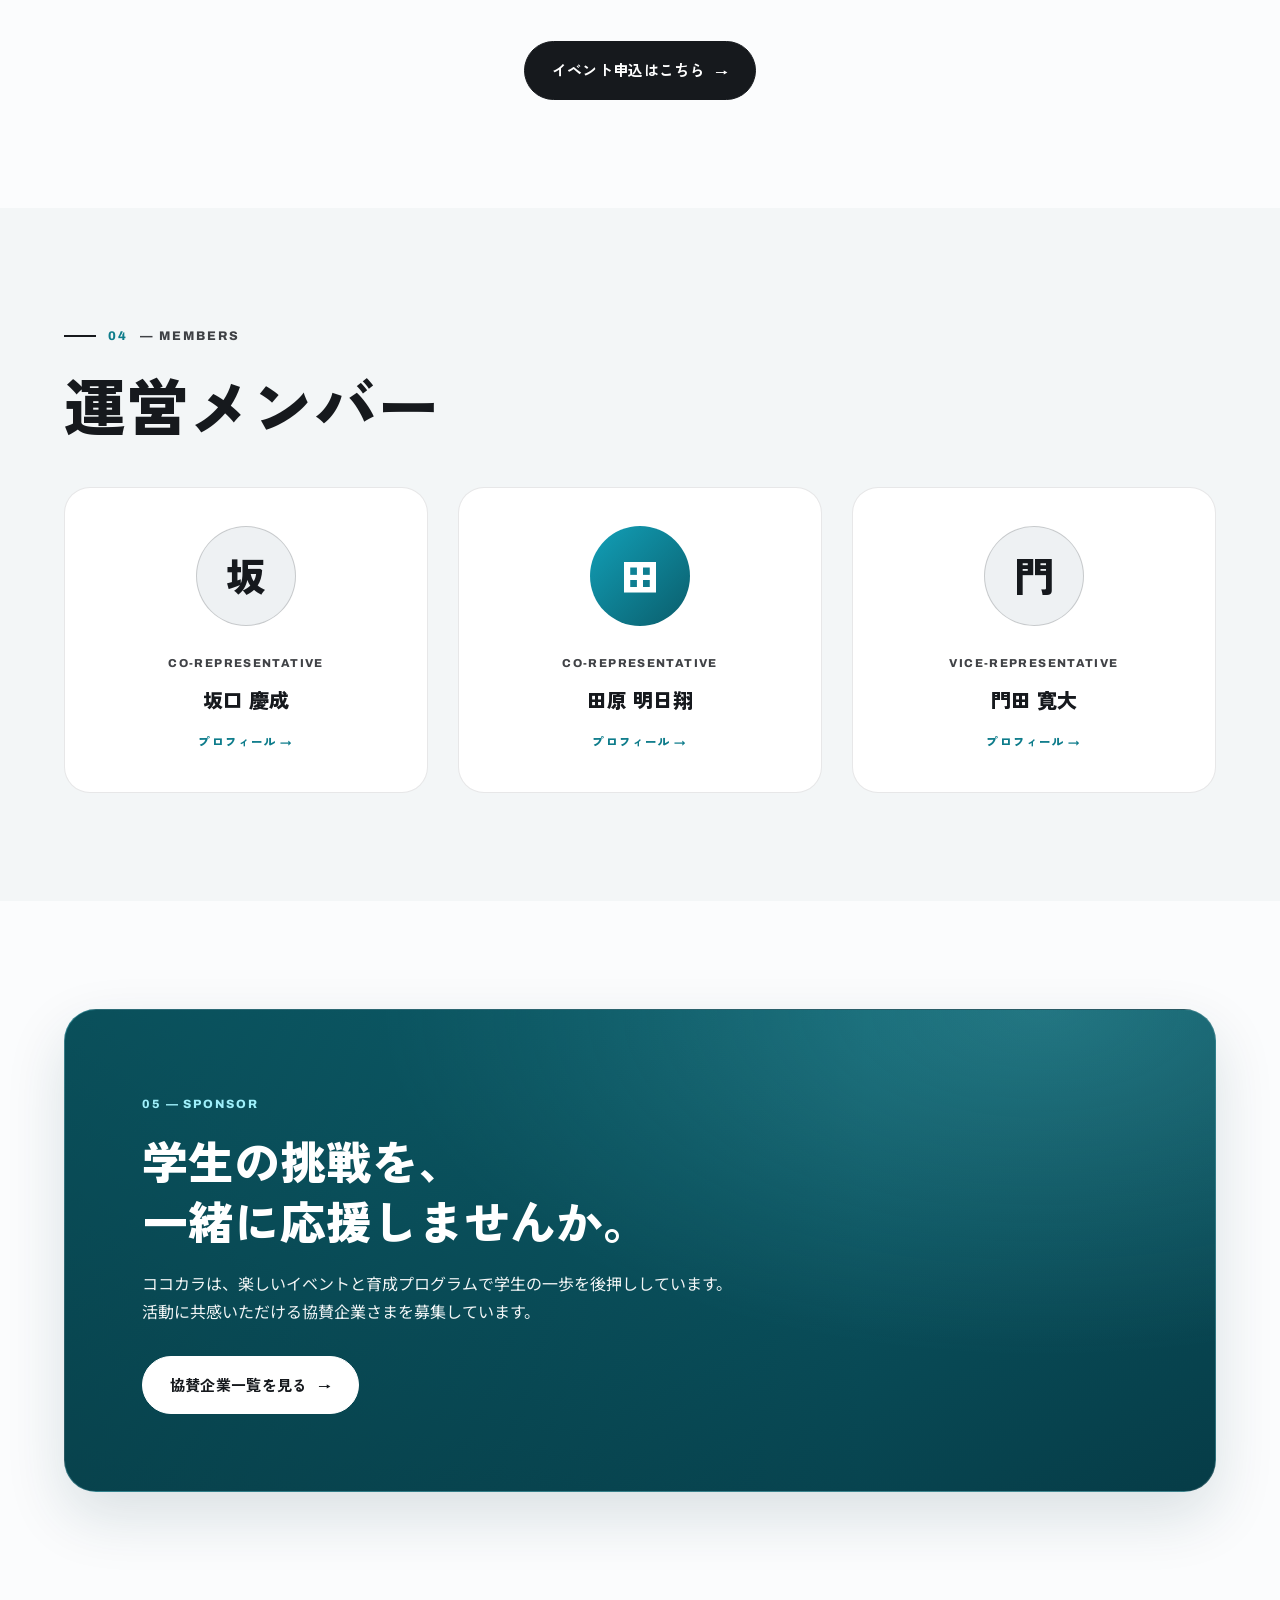
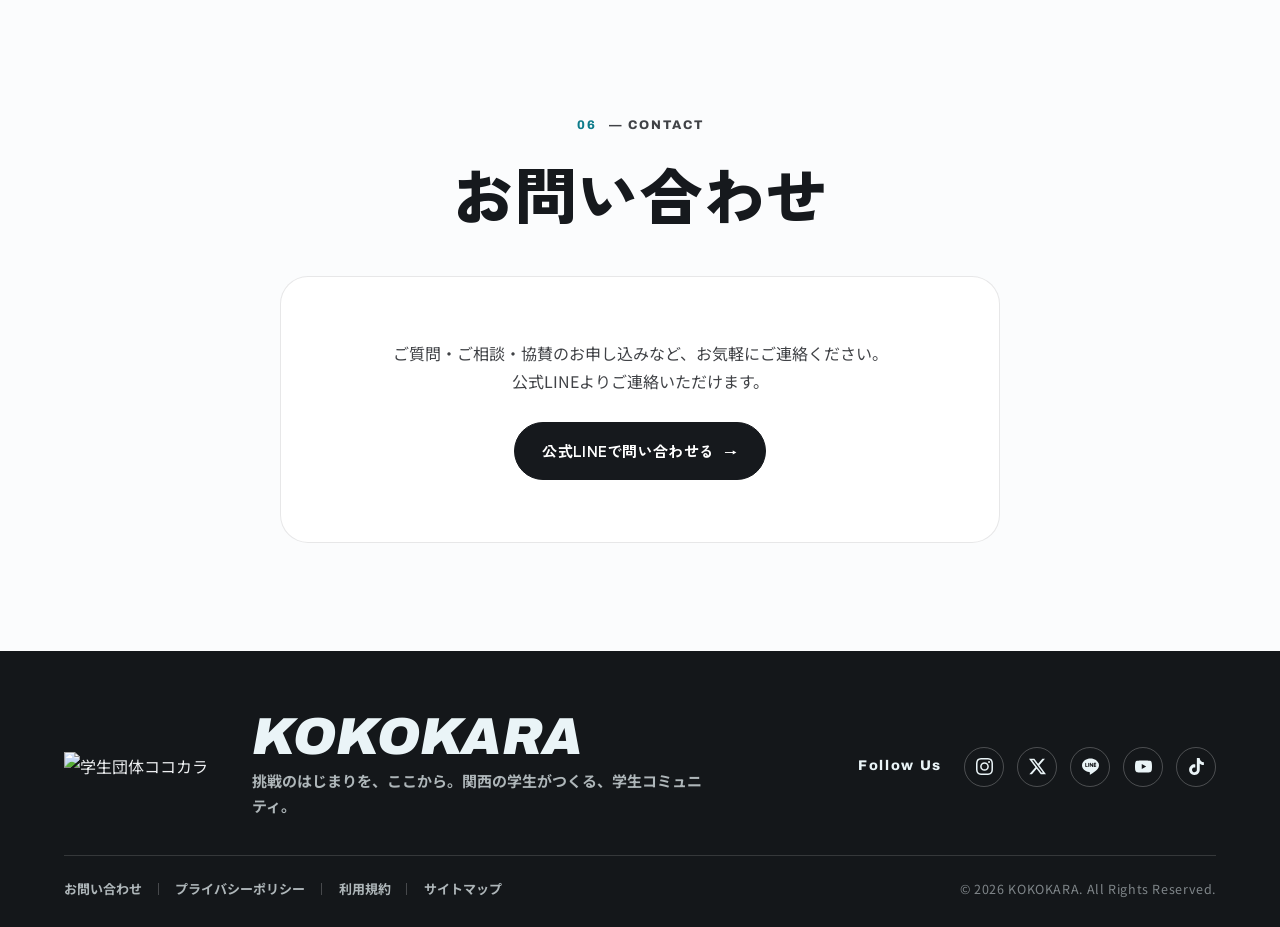
==== commit 8fecdae6: "Cloudflare Pages（kokokara-hp.pages.dev）で公開: pages_build.mjs で公開物を _site に集め、404.html を足し、絶対 URL を pa" ====
--- a/index.html
+++ b/index.html
@@ -11,18 +11,18 @@
   <link href="https://fonts.googleapis.com/css2?family=Archivo:ital,wght@0,600;0,800;0,900;1,900&family=Noto+Sans+JP:wght@400;500;700&family=Zen+Kaku+Gothic+New:wght@500;700;900&display=swap" rel="stylesheet" />
   <meta name="robots" content="index,follow,max-image-preview:large" />
   <meta name="theme-color" content="#FBFCFD" />
-  <link rel="canonical" href="https://kokokara-hp.vercel.app/" />
+  <link rel="canonical" href="https://kokokara-hp.pages.dev/" />
   <meta property="og:type" content="website" />
   <meta property="og:site_name" content="学生団体ココカラ" />
   <meta property="og:locale" content="ja_JP" />
-  <meta property="og:url" content="https://kokokara-hp.vercel.app/" />
+  <meta property="og:url" content="https://kokokara-hp.pages.dev/" />
   <meta property="og:title" content="学生団体ココカラ｜挑戦のはじまりを、ココカラ。" />
   <meta property="og:description" content="学生団体ココカラは、楽しい学生イベントと育成プログラムの2つの軸で、学生の“はじめの一歩”を後押しする学生団体です。京都・大阪を中心に活動中。" />
-  <meta property="og:image" content="https://kokokara-hp.vercel.app/assets/logo-lockup.png" />
+  <meta property="og:image" content="https://kokokara-hp.pages.dev/assets/logo-lockup.png" />
   <meta name="twitter:card" content="summary_large_image" />
   <meta name="twitter:title" content="学生団体ココカラ｜挑戦のはじまりを、ココカラ。" />
   <meta name="twitter:description" content="学生団体ココカラは、楽しい学生イベントと育成プログラムの2つの軸で、学生の“はじめの一歩”を後押しする学生団体です。京都・大阪を中心に活動中。" />
-  <meta name="twitter:image" content="https://kokokara-hp.vercel.app/assets/logo-lockup.png" />
+  <meta name="twitter:image" content="https://kokokara-hp.pages.dev/assets/logo-lockup.png" />
   <script type="application/ld+json">
 {
   "@context": "https://schema.org",
@@ -35,8 +35,8 @@
     "ココカラ",
     "KOKOKARA"
   ],
-  "url": "https://kokokara-hp.vercel.app/",
-  "logo": "https://kokokara-hp.vercel.app/assets/logo-lockup.png",
+  "url": "https://kokokara-hp.pages.dev/",
+  "logo": "https://kokokara-hp.pages.dev/assets/logo-lockup.png",
   "description": "楽しい学生イベントと育成プログラムを通じて、学生の挑戦と最初の一歩を後押しする学生団体。京都・大阪を中心に活動。",
   "foundingDate": "2026",
   "areaServed": [
@@ -63,7 +63,7 @@
   "@type": "WebSite",
   "name": "学生団体ココカラ",
   "alternateName": "KOKOKARA",
-  "url": "https://kokokara-hp.vercel.app/",
+  "url": "https://kokokara-hp.pages.dev/",
   "inLanguage": "ja",
   "publisher": {
     "@type": "Organization",
